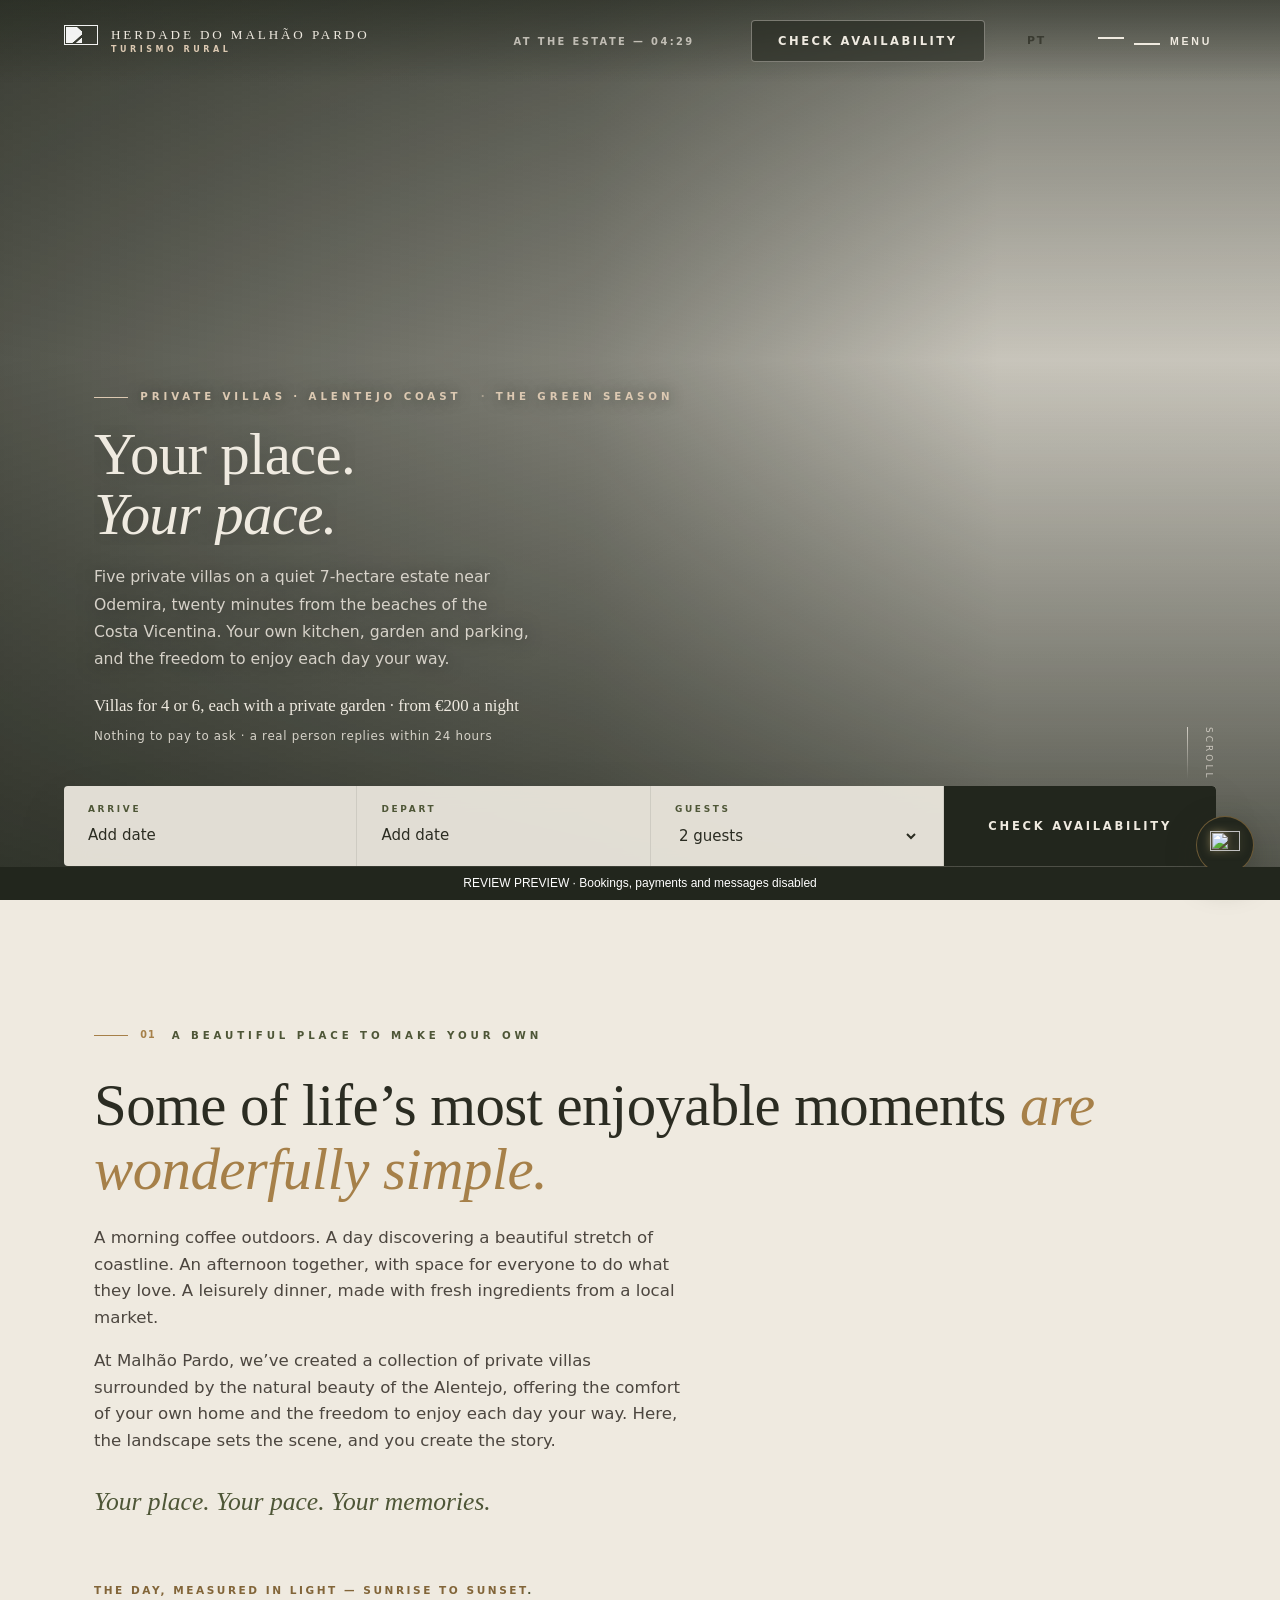
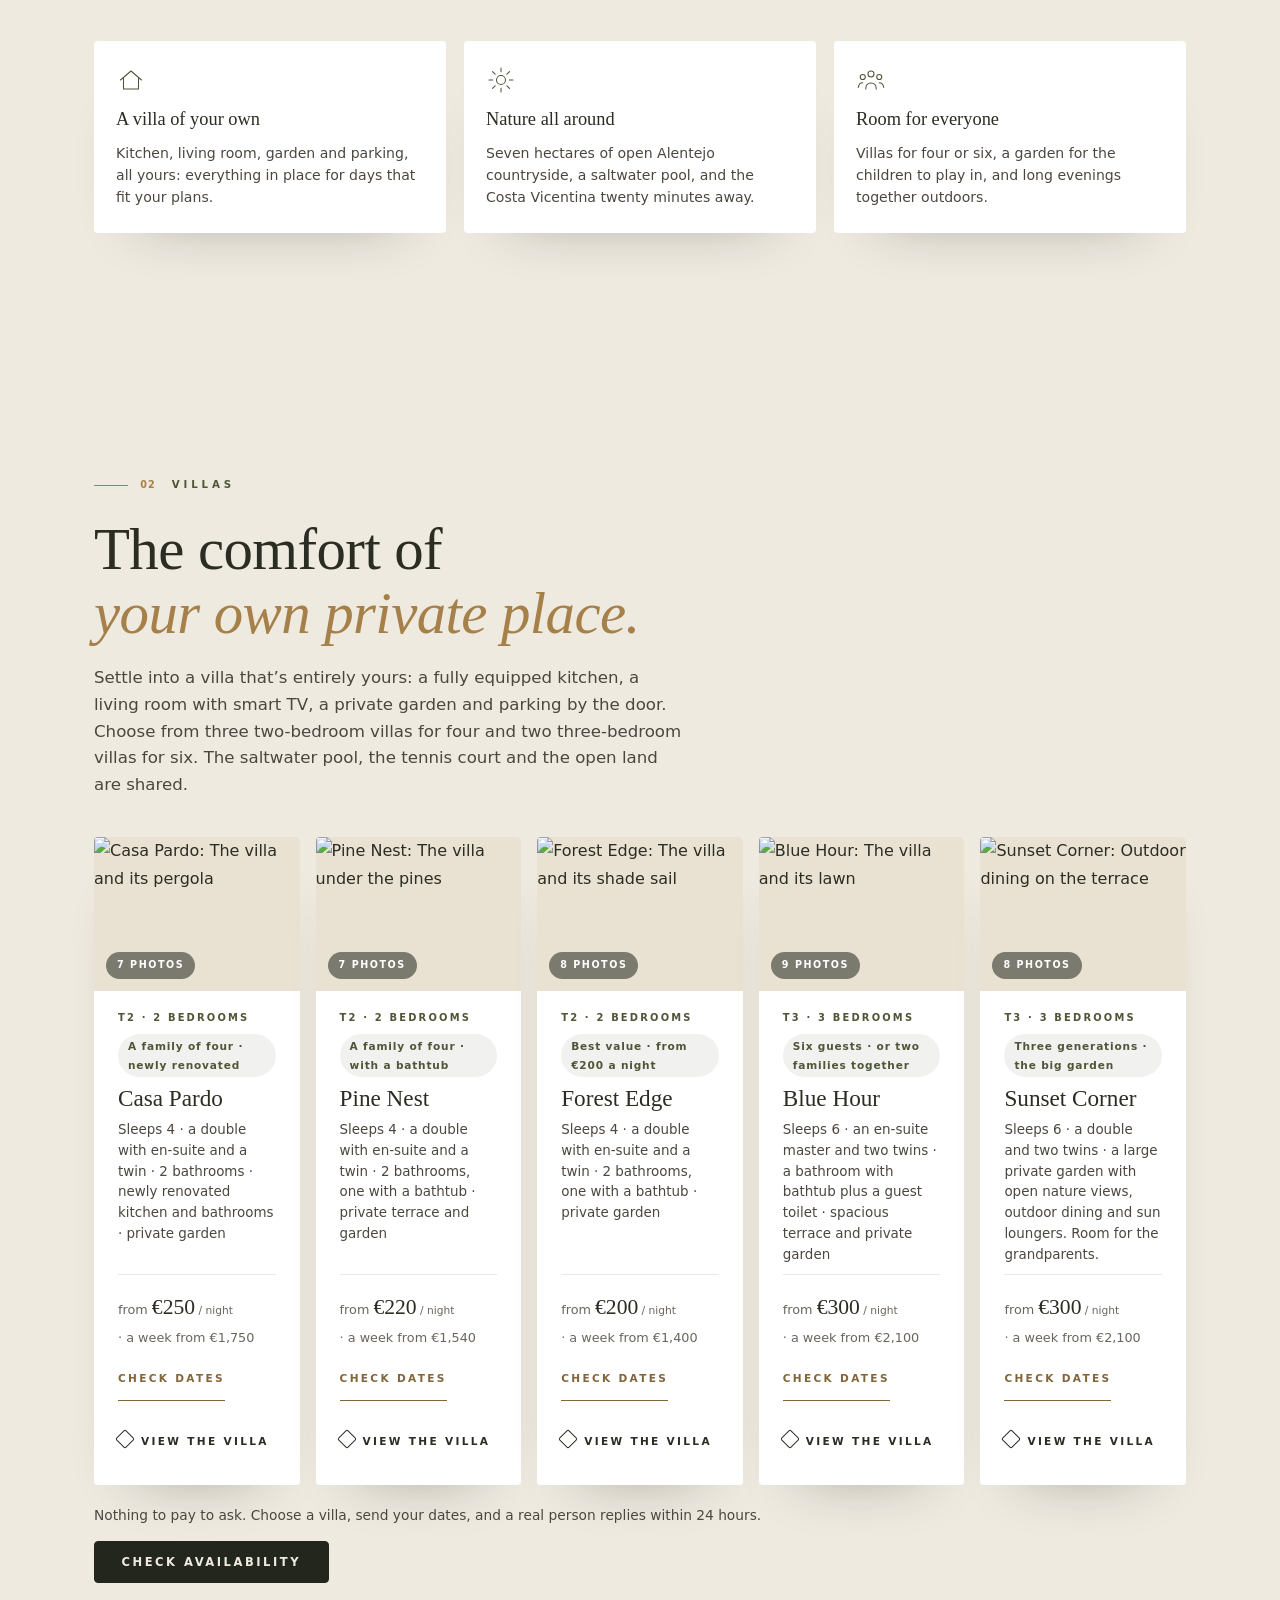
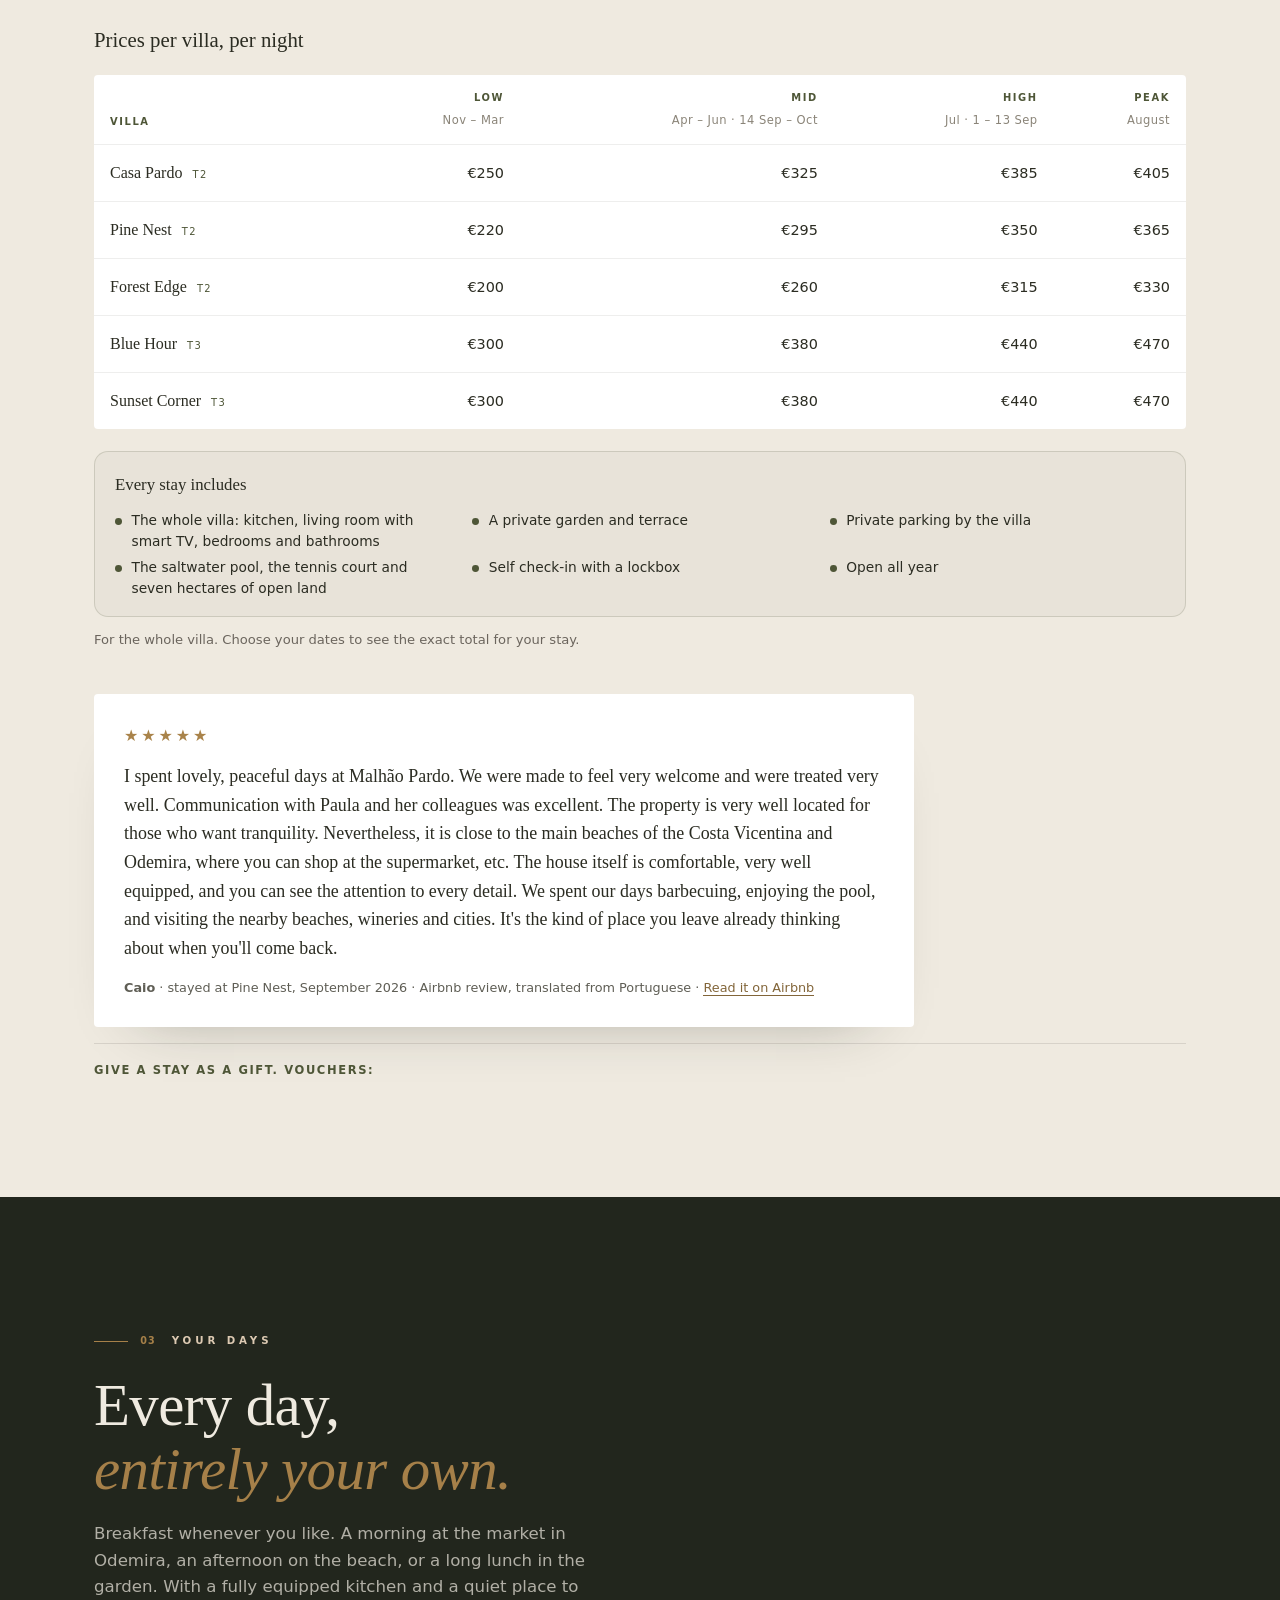
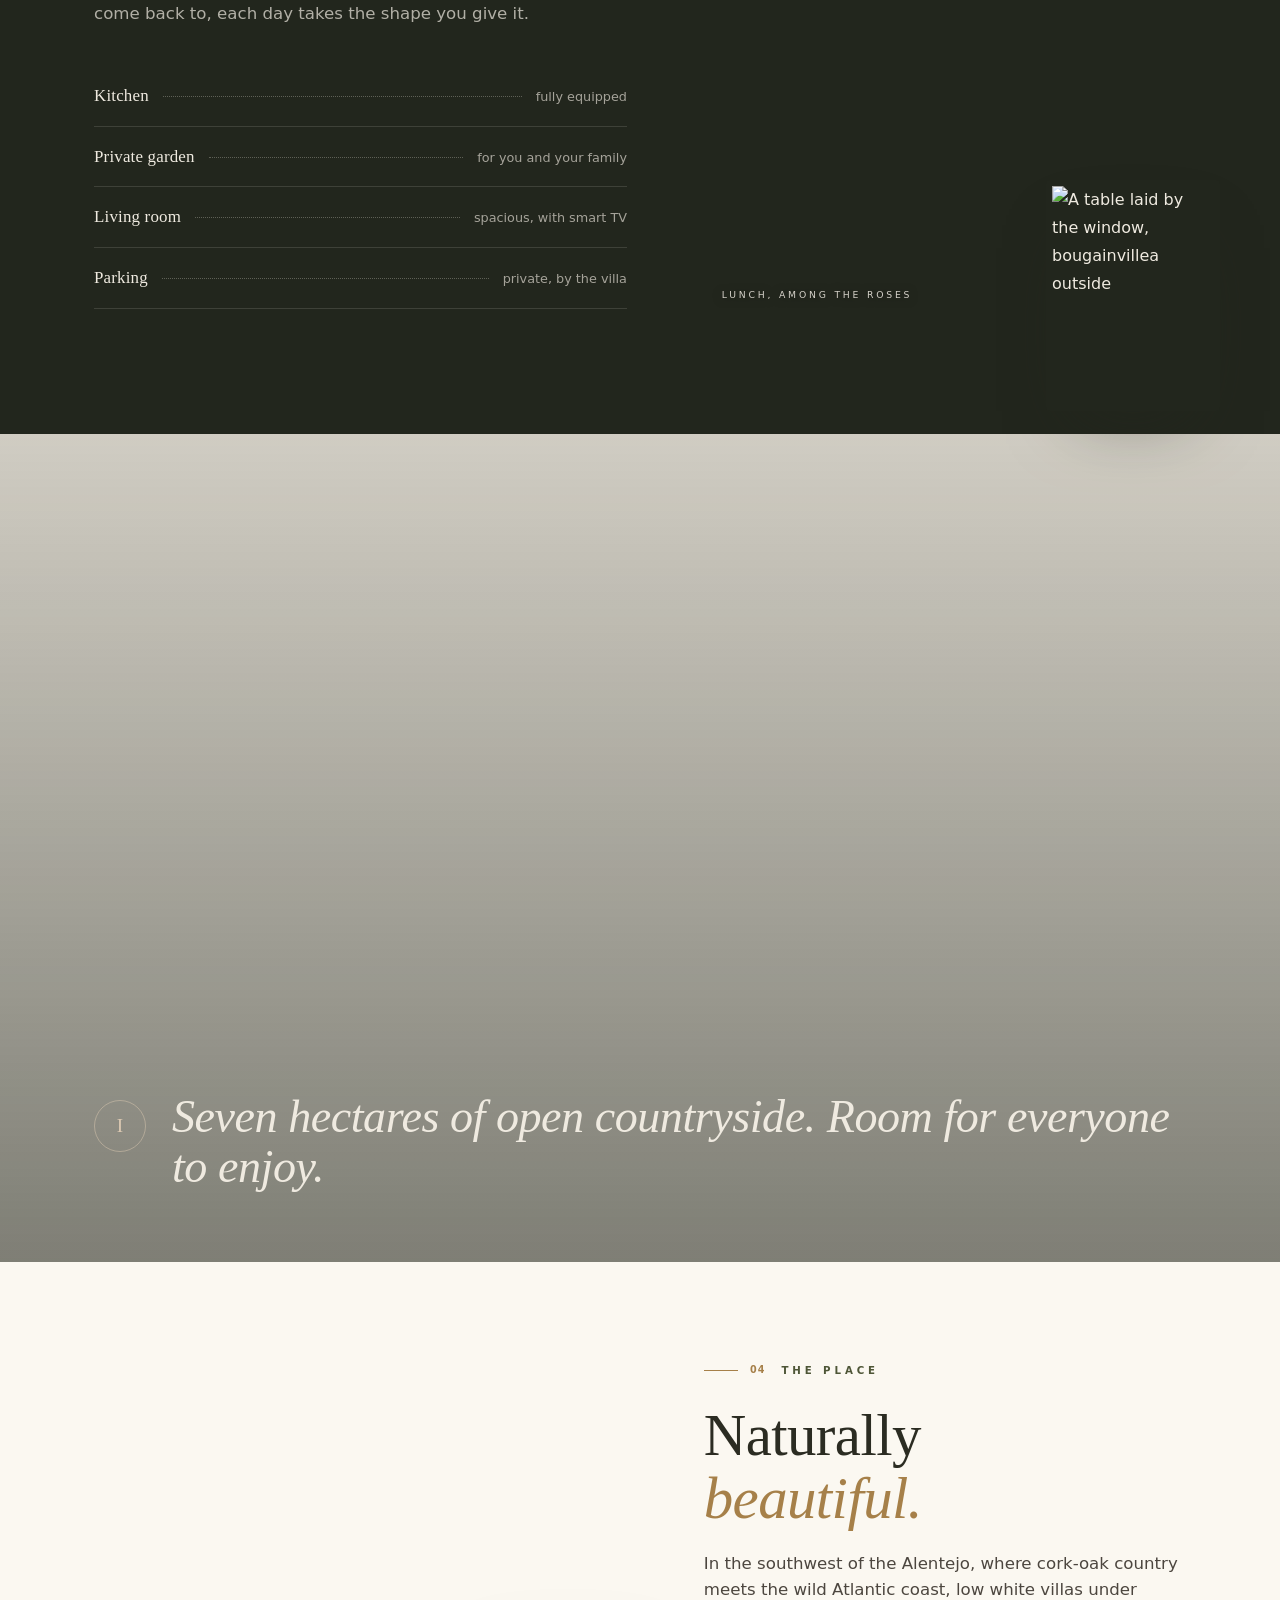
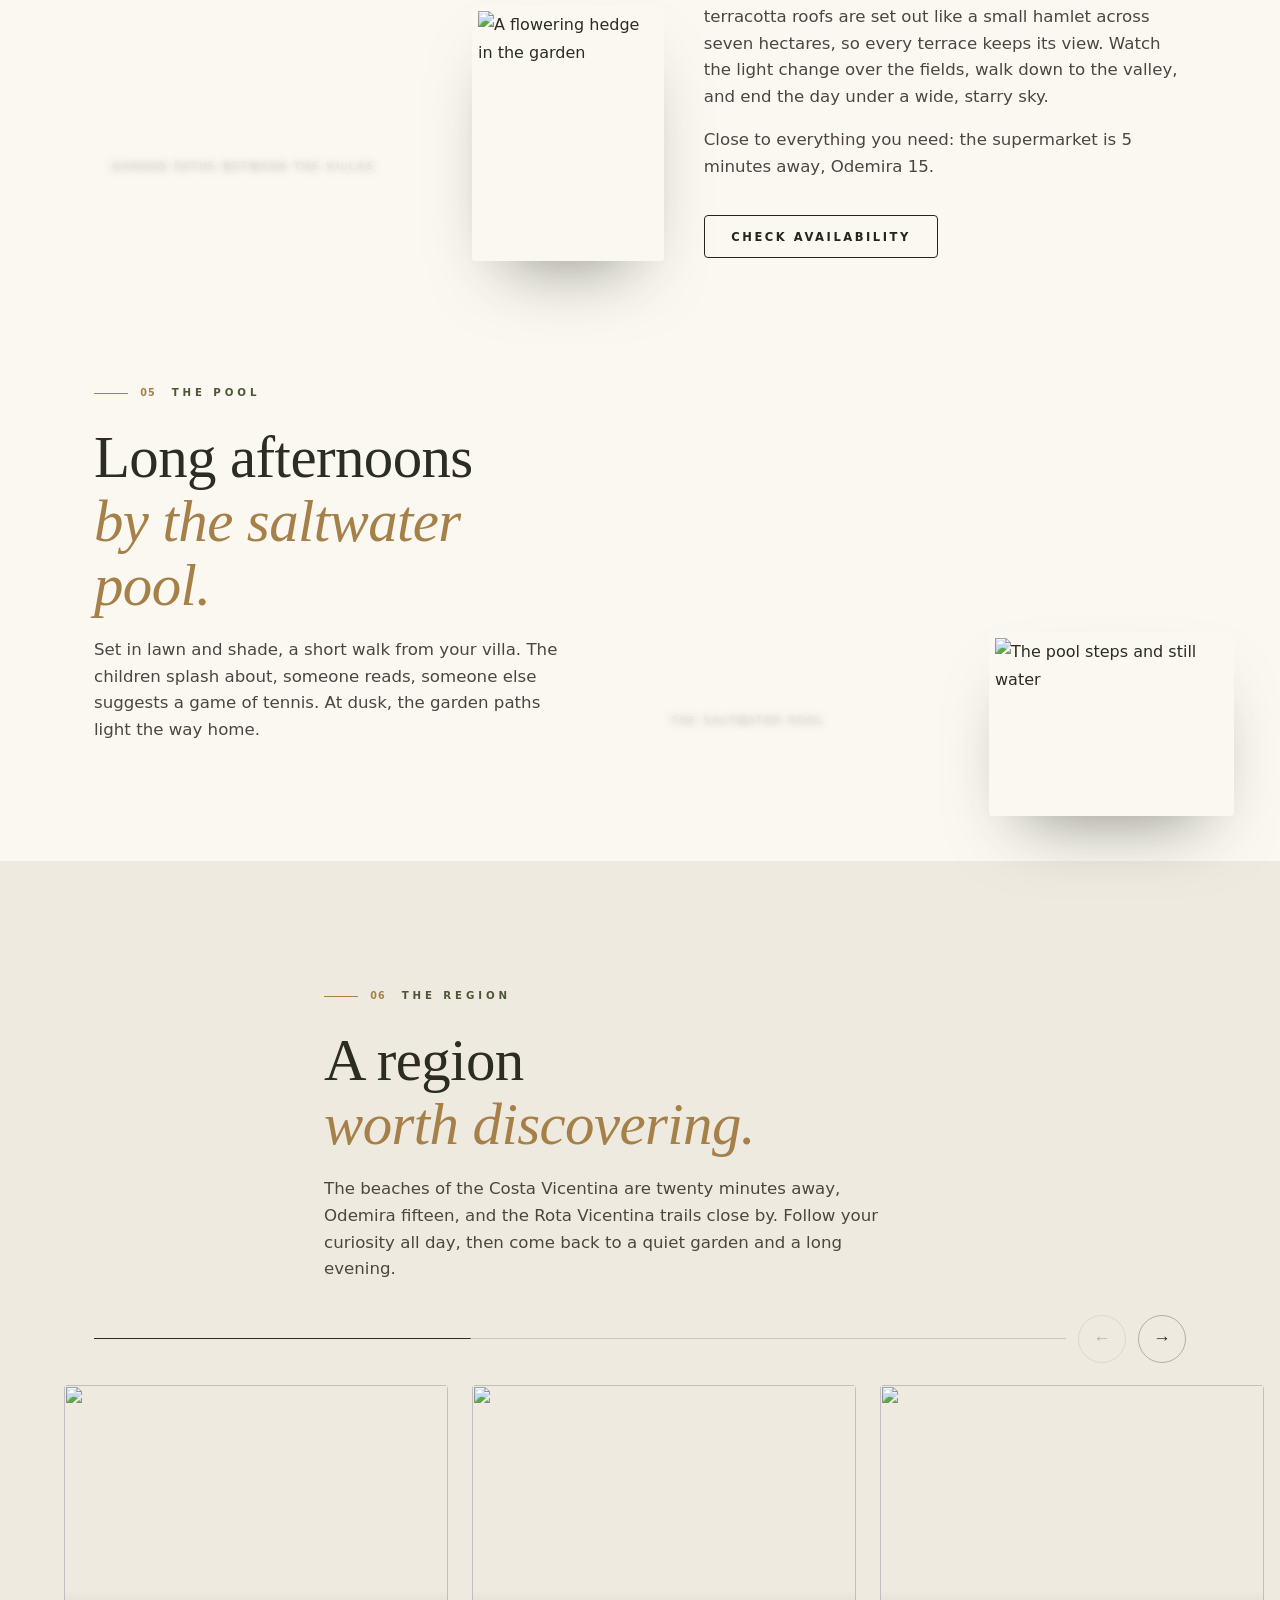
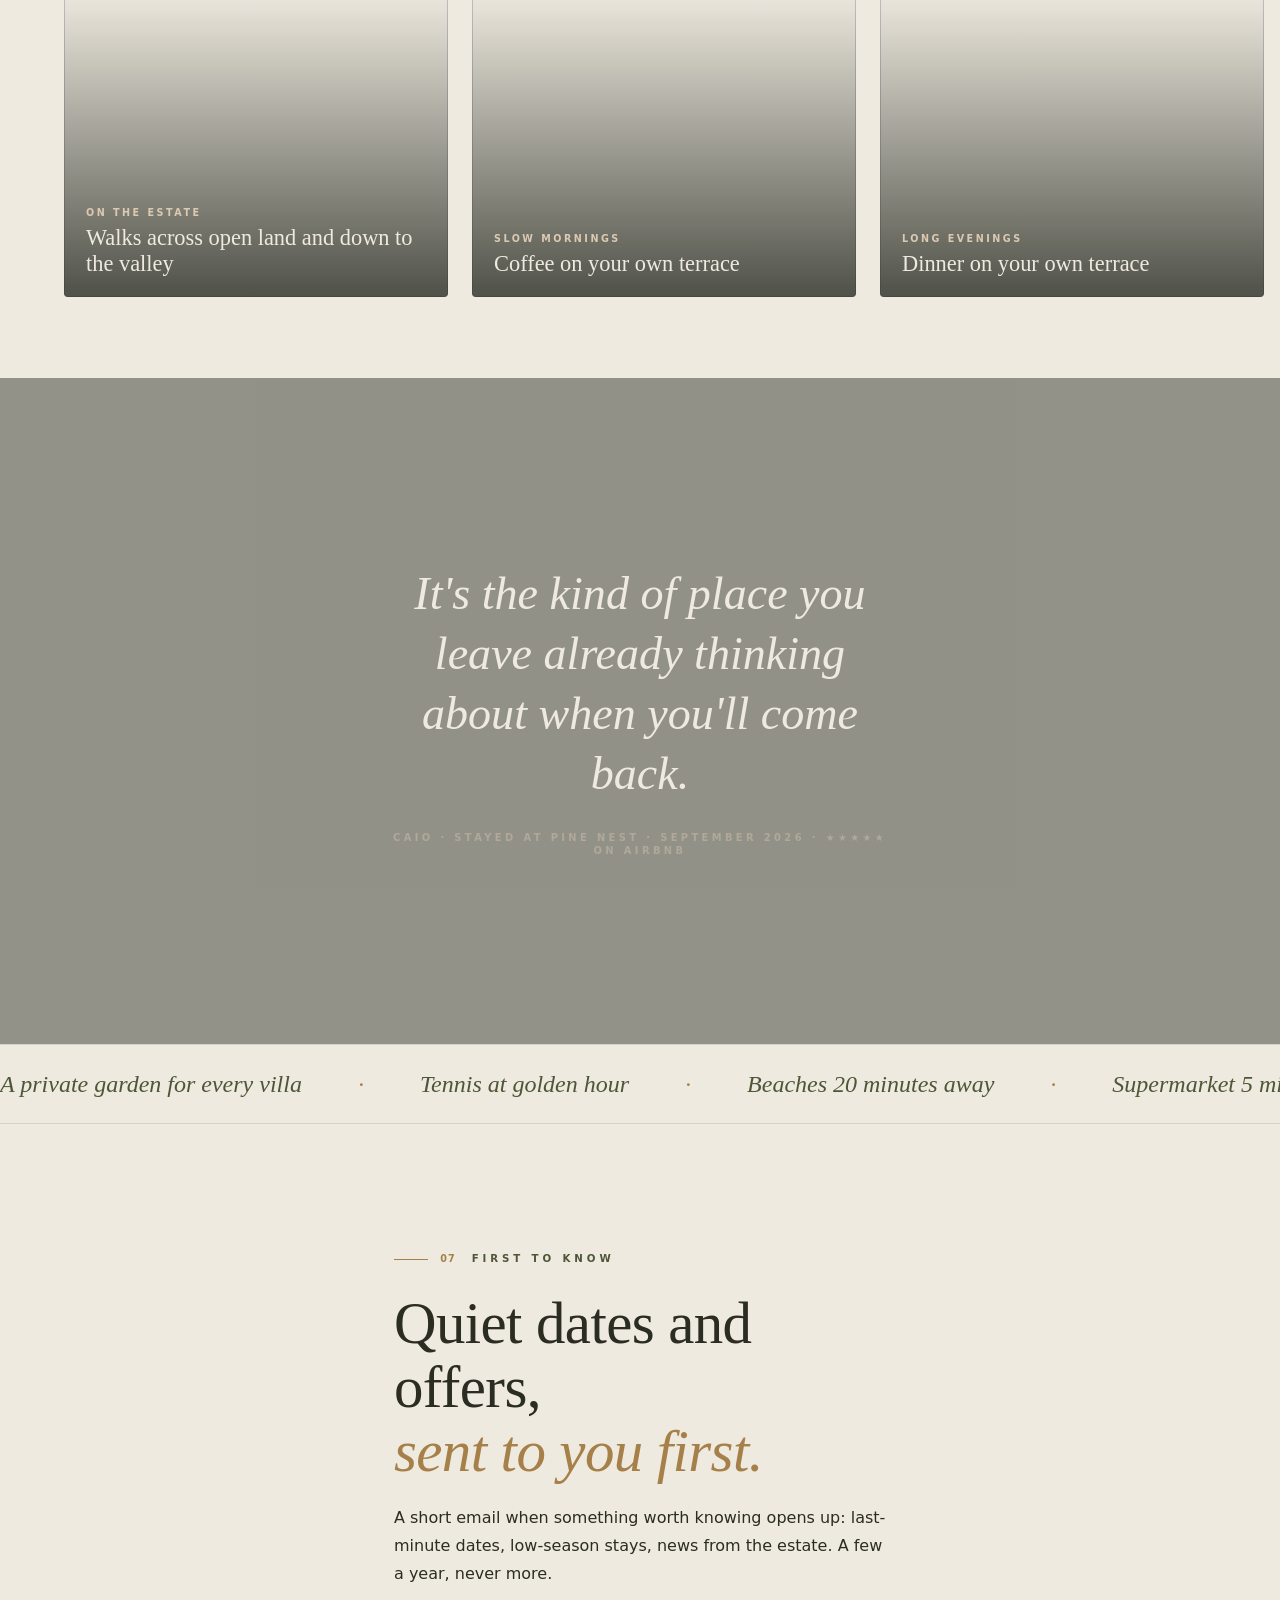
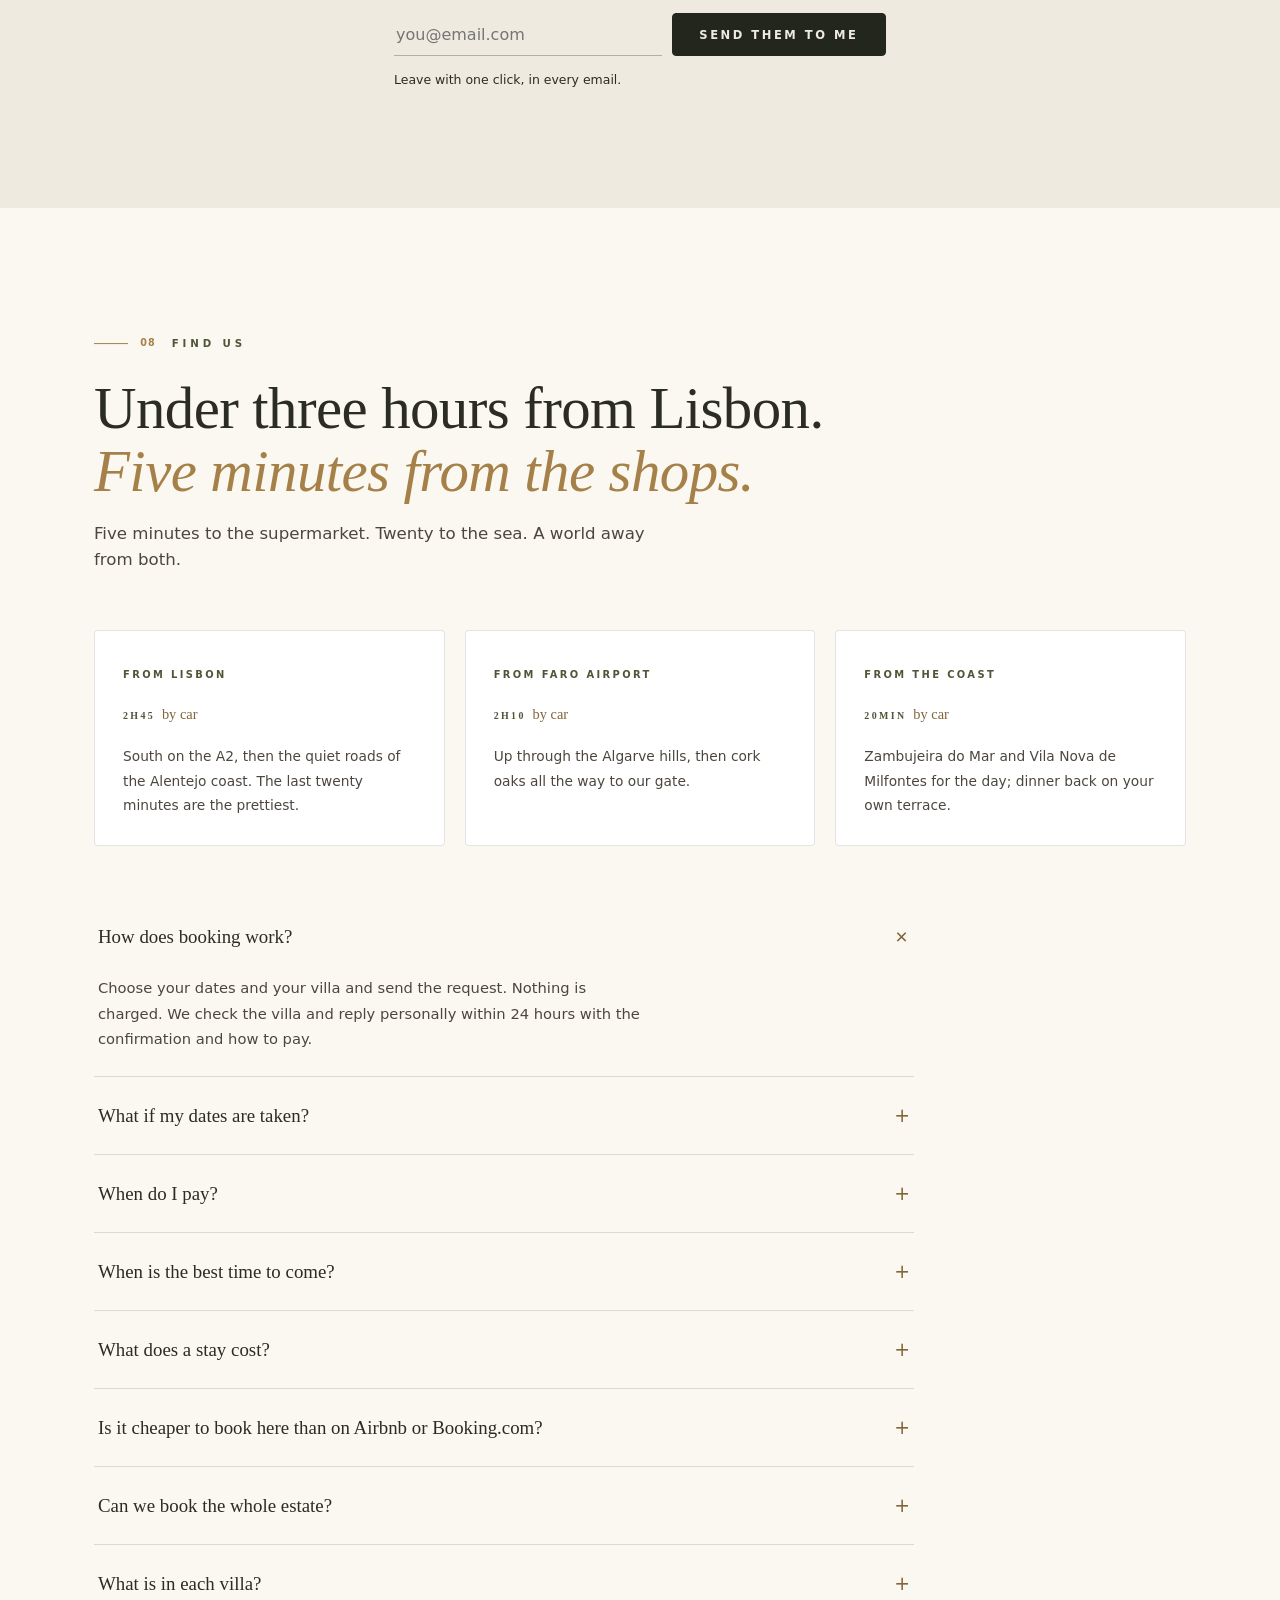
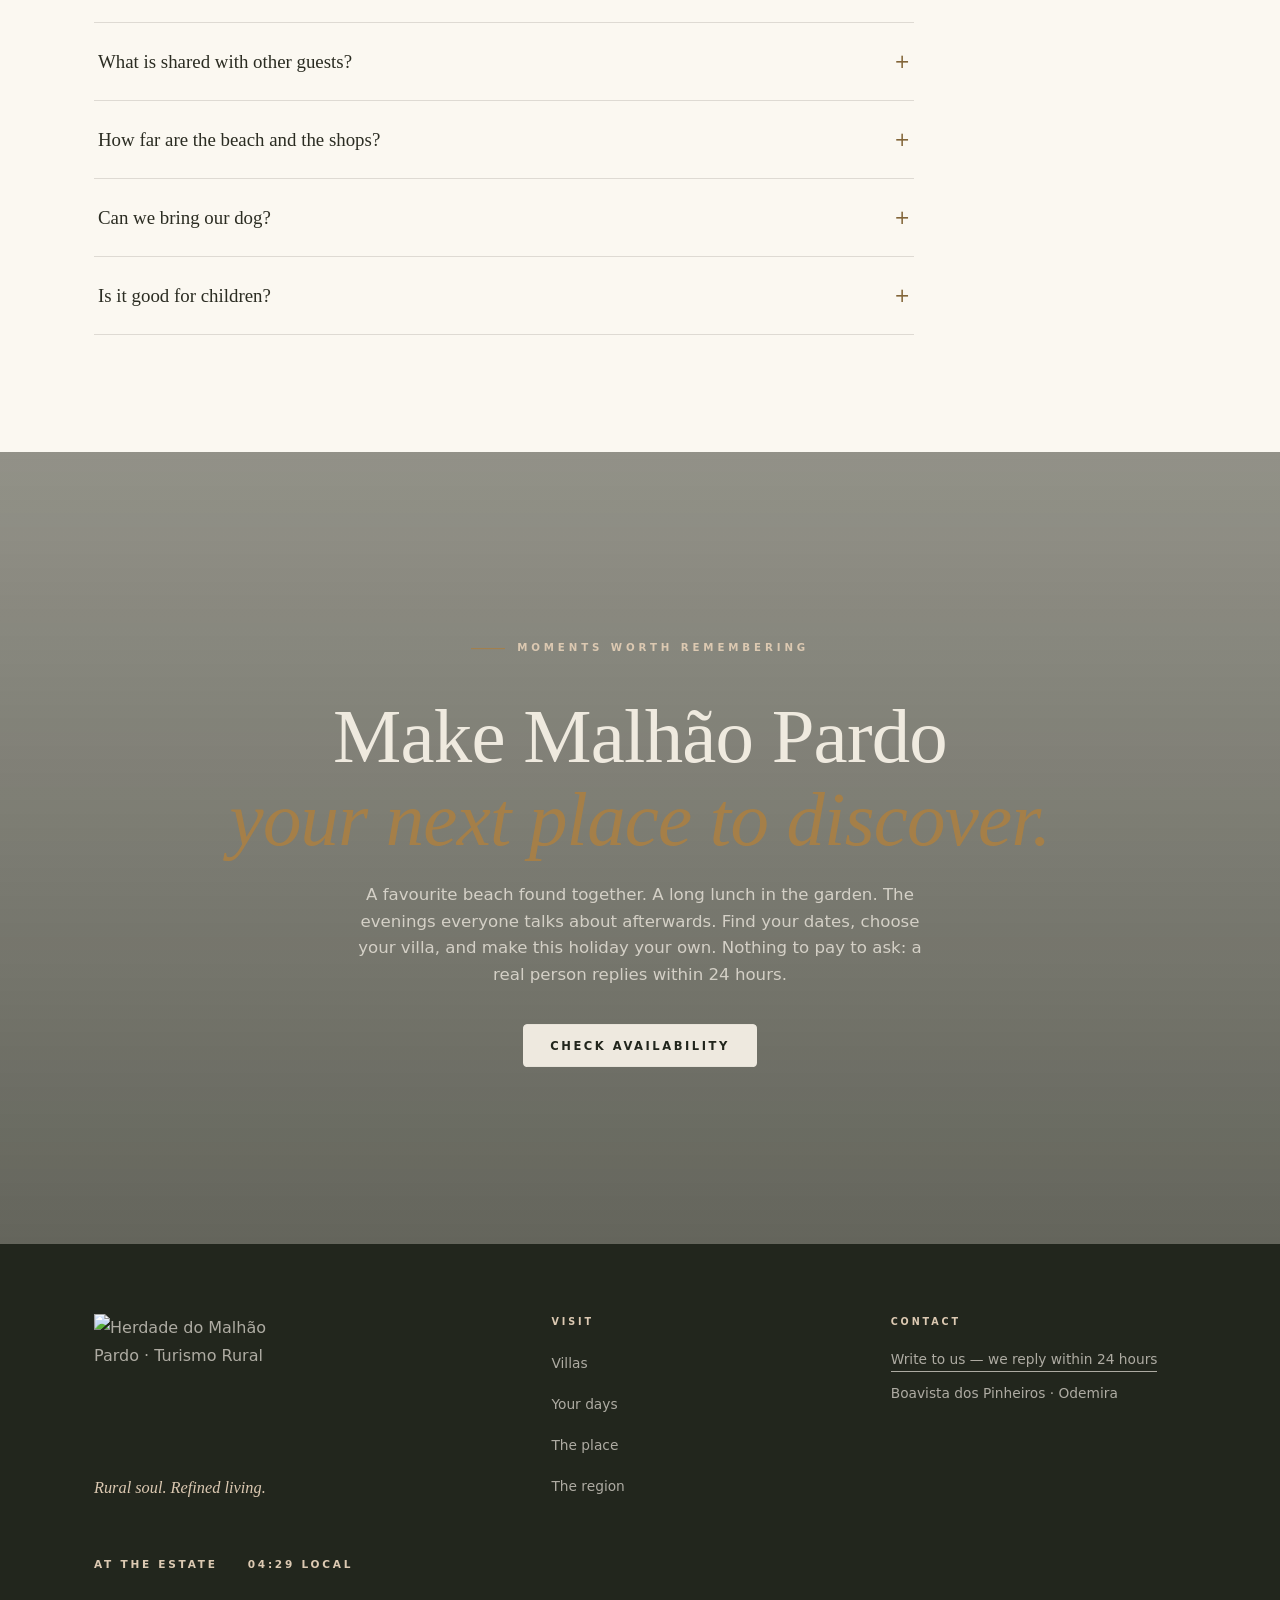
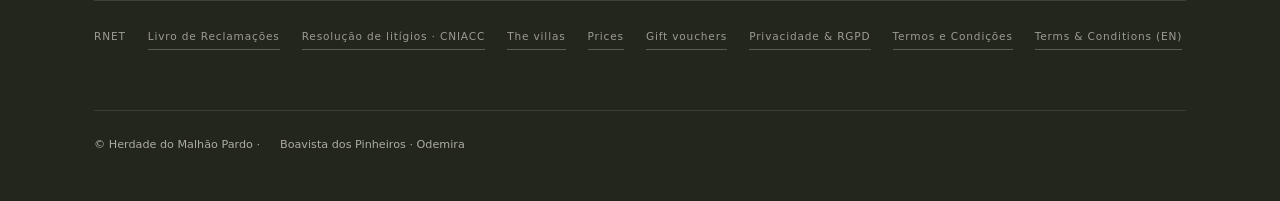
==== index.html @ 7a05f20d "Publish isolated website review preview with verified media and GitHub Pages" ====
<!DOCTYPE html>

<html lang="en">
<head>
<script src="js/preview-mode.js"></script>
<meta charset="utf-8"/>
<meta content="noindex,nofollow" name="robots"/><!-- lift this once the legal block, rates and contact are real -->
<meta content="width=device-width, initial-scale=1.0, viewport-fit=cover" name="viewport"/>
<title>Malhão Pardo — Private Villas near Odemira, Alentejo Coast · Official Site</title>
<link href="img/favicon-32.png" rel="icon" sizes="32x32" type="image/png"/>
<link href="img/favicon-180.png" rel="apple-touch-icon" sizes="180x180"/>
<meta content="Cinco moradias privadas com cozinha, quintal e estacionamento numa herdade de 7 ha perto de Odemira, a 20 min das praias da Costa Vicentina. Reserve direto pela melhor tarifa." name="description"/>
<meta content="Malhão Pardo — O seu lugar. O seu ritmo." property="og:title"/>
<meta content="Moradias privadas perto de Odemira, cada uma com quintal, numa herdade de 7 ha com piscina de água salgada e ténis. Um lugar bonito para fazer seu." property="og:description"/>
<meta content="summary_large_image" name="twitter:card"/>
<meta content="Herdade do Malhão Pardo — Turismo Rural, Alentejo" name="twitter:title"/>
<meta content="Oito casas independentes perto de Odemira, piscina de água salgada, ténis e praias a 20 minutos." name="twitter:description"/>
<meta content="https://www.malhaopardo.pt/img/social-card.jpg" name="twitter:image"/>
<meta content="Herdade do Malhão Pardo" property="og:site_name"/>
<meta content="pt_PT" property="og:locale"/>
<meta content="1200" property="og:image:width"/>
<meta content="675" property="og:image:height"/>
<meta content="A herdade vista do ar, ao fim da tarde" property="og:image:alt"/>
<meta content="website" property="og:type"/>
<meta content="https://www.malhaopardo.pt/img/social-card.jpg" property="og:image"/>
<meta content="https://www.malhaopardo.pt/" property="og:url"/>
<link href="https://www.malhaopardo.pt/" rel="canonical"/>
<meta content="#22261D" name="theme-color"/>
<link as="image" fetchpriority="high" href="img/hero-poster-1200.webp" imagesizes="100vw" imagesrcset="img/hero-poster-800.webp 800w, img/hero-poster-1200.webp 1200w, img/hero-poster.webp 1920w" rel="preload"/>
<script src="js/gsap.min.js"></script>
<script src="js/ScrollTrigger.min.js"></script>
<script src="js/lenis.min.js"></script>
<script type="application/ld+json">
{"@context":"https://schema.org","@type":["Resort","FarmStay"],"url":"https://www.malhaopardo.pt/","geo":{"@type":"GeoCoordinates","latitude":37.594,"longitude":-8.702},"name":"Herdade do Malhão Pardo","alternateName":"Malhão Pardo","additionalType":"https://schema.org/FarmStay",
"description":"Private villas on a Turismo Rural estate near Odemira, Alentejo: five fully equipped villas for 4 or 6 guests, each with a private garden, on 7 hectares with a shared saltwater pool and tennis court; Costa Vicentina beaches 20 minutes away.","amenityFeature":[{"@type":"LocationFeatureSpecification","name":"Saltwater pool","value":true},{"@type":"LocationFeatureSpecification","name":"Tennis court","value":true},{"@type":"LocationFeatureSpecification","name":"Private parking","value":true},{"@type":"LocationFeatureSpecification","name":"Fully equipped kitchen","value":true}],"petsAllowed":false,
"slogan":"Rooted in nature. Made for connection.",
"address":{"@type":"PostalAddress","streetAddress":"Caminho Municipal 1159","addressLocality":"Boavista dos Pinheiros, Odemira","addressRegion":"Beja, Alentejo","addressCountry":"PT"},
"image":"https://www.malhaopardo.pt/img/social-card.jpg","priceRange":"€€€"}
</script>
<link as="font" crossorigin="" href="fonts/PlayfairDisplay-400-lat.woff2" rel="preload" type="font/woff2"/>
<link as="font" crossorigin="" href="fonts/Montserrat-400-lat.woff2" rel="preload" type="font/woff2"/>
<style>
/* Self-hosted 2026-09-02: the type no longer travels to Google.
   Removes two external hosts from the critical path and one recipient of every
   visitor's IP from the privacy policy. unicode-range means a browser fetches only
   the subset it actually needs — latin for PT and EN. */
@font-face {
  font-family: 'Montserrat';
  font-style: normal;
  font-weight: 300;
  font-display: swap;
  src: url(fonts/Montserrat-300-ext.woff2) format('woff2');
  unicode-range: U+0100-02BA, U+02BD-02C5, U+02C7-02CC, U+02CE-02D7, U+02DD-02FF, U+0304, U+0308, U+0329, U+1D00-1DBF, U+1E00-1E9F, U+1EF2-1EFF, U+2020, U+20A0-20AB, U+20AD-20C0, U+2113, U+2C60-2C7F, U+A720-A7FF;
}
@font-face {
  font-family: 'Montserrat';
  font-style: normal;
  font-weight: 300;
  font-display: swap;
  src: url(fonts/Montserrat-300-lat.woff2) format('woff2');
  unicode-range: U+0000-00FF, U+0131, U+0152-0153, U+02BB-02BC, U+02C6, U+02DA, U+02DC, U+0304, U+0308, U+0329, U+2000-206F, U+20AC, U+2122, U+2191, U+2193, U+2212, U+2215, U+FEFF, U+FFFD;
}
@font-face {
  font-family: 'Montserrat';
  font-style: normal;
  font-weight: 400;
  font-display: swap;
  src: url(fonts/Montserrat-400-ext.woff2) format('woff2');
  unicode-range: U+0100-02BA, U+02BD-02C5, U+02C7-02CC, U+02CE-02D7, U+02DD-02FF, U+0304, U+0308, U+0329, U+1D00-1DBF, U+1E00-1E9F, U+1EF2-1EFF, U+2020, U+20A0-20AB, U+20AD-20C0, U+2113, U+2C60-2C7F, U+A720-A7FF;
}
@font-face {
  font-family: 'Montserrat';
  font-style: normal;
  font-weight: 400;
  font-display: swap;
  src: url(fonts/Montserrat-400-lat.woff2) format('woff2');
  unicode-range: U+0000-00FF, U+0131, U+0152-0153, U+02BB-02BC, U+02C6, U+02DA, U+02DC, U+0304, U+0308, U+0329, U+2000-206F, U+20AC, U+2122, U+2191, U+2193, U+2212, U+2215, U+FEFF, U+FFFD;
}
@font-face {
  font-family: 'Montserrat';
  font-style: normal;
  font-weight: 500;
  font-display: swap;
  src: url(fonts/Montserrat-500-ext.woff2) format('woff2');
  unicode-range: U+0100-02BA, U+02BD-02C5, U+02C7-02CC, U+02CE-02D7, U+02DD-02FF, U+0304, U+0308, U+0329, U+1D00-1DBF, U+1E00-1E9F, U+1EF2-1EFF, U+2020, U+20A0-20AB, U+20AD-20C0, U+2113, U+2C60-2C7F, U+A720-A7FF;
}
@font-face {
  font-family: 'Montserrat';
  font-style: normal;
  font-weight: 500;
  font-display: swap;
  src: url(fonts/Montserrat-500-lat.woff2) format('woff2');
  unicode-range: U+0000-00FF, U+0131, U+0152-0153, U+02BB-02BC, U+02C6, U+02DA, U+02DC, U+0304, U+0308, U+0329, U+2000-206F, U+20AC, U+2122, U+2191, U+2193, U+2212, U+2215, U+FEFF, U+FFFD;
}
@font-face {
  font-family: 'Montserrat';
  font-style: normal;
  font-weight: 600;
  font-display: swap;
  src: url(fonts/Montserrat-600-ext.woff2) format('woff2');
  unicode-range: U+0100-02BA, U+02BD-02C5, U+02C7-02CC, U+02CE-02D7, U+02DD-02FF, U+0304, U+0308, U+0329, U+1D00-1DBF, U+1E00-1E9F, U+1EF2-1EFF, U+2020, U+20A0-20AB, U+20AD-20C0, U+2113, U+2C60-2C7F, U+A720-A7FF;
}
@font-face {
  font-family: 'Montserrat';
  font-style: normal;
  font-weight: 600;
  font-display: swap;
  src: url(fonts/Montserrat-600-lat.woff2) format('woff2');
  unicode-range: U+0000-00FF, U+0131, U+0152-0153, U+02BB-02BC, U+02C6, U+02DA, U+02DC, U+0304, U+0308, U+0329, U+2000-206F, U+20AC, U+2122, U+2191, U+2193, U+2212, U+2215, U+FEFF, U+FFFD;
}
@font-face {
  font-family: 'Playfair Display';
  font-style: italic;
  font-weight: 400;
  font-display: swap;
  src: url(fonts/PlayfairDisplay-400i-ext.woff2) format('woff2');
  unicode-range: U+0100-02BA, U+02BD-02C5, U+02C7-02CC, U+02CE-02D7, U+02DD-02FF, U+0304, U+0308, U+0329, U+1D00-1DBF, U+1E00-1E9F, U+1EF2-1EFF, U+2020, U+20A0-20AB, U+20AD-20C0, U+2113, U+2C60-2C7F, U+A720-A7FF;
}
@font-face {
  font-family: 'Playfair Display';
  font-style: italic;
  font-weight: 400;
  font-display: swap;
  src: url(fonts/PlayfairDisplay-400i-lat.woff2) format('woff2');
  unicode-range: U+0000-00FF, U+0131, U+0152-0153, U+02BB-02BC, U+02C6, U+02DA, U+02DC, U+0304, U+0308, U+0329, U+2000-206F, U+20AC, U+2122, U+2191, U+2193, U+2212, U+2215, U+FEFF, U+FFFD;
}
@font-face {
  font-family: 'Playfair Display';
  font-style: italic;
  font-weight: 500;
  font-display: swap;
  src: url(fonts/PlayfairDisplay-500i-ext.woff2) format('woff2');
  unicode-range: U+0100-02BA, U+02BD-02C5, U+02C7-02CC, U+02CE-02D7, U+02DD-02FF, U+0304, U+0308, U+0329, U+1D00-1DBF, U+1E00-1E9F, U+1EF2-1EFF, U+2020, U+20A0-20AB, U+20AD-20C0, U+2113, U+2C60-2C7F, U+A720-A7FF;
}
@font-face {
  font-family: 'Playfair Display';
  font-style: italic;
  font-weight: 500;
  font-display: swap;
  src: url(fonts/PlayfairDisplay-500i-lat.woff2) format('woff2');
  unicode-range: U+0000-00FF, U+0131, U+0152-0153, U+02BB-02BC, U+02C6, U+02DA, U+02DC, U+0304, U+0308, U+0329, U+2000-206F, U+20AC, U+2122, U+2191, U+2193, U+2212, U+2215, U+FEFF, U+FFFD;
}
@font-face {
  font-family: 'Playfair Display';
  font-style: normal;
  font-weight: 400;
  font-display: swap;
  src: url(fonts/PlayfairDisplay-400-ext.woff2) format('woff2');
  unicode-range: U+0100-02BA, U+02BD-02C5, U+02C7-02CC, U+02CE-02D7, U+02DD-02FF, U+0304, U+0308, U+0329, U+1D00-1DBF, U+1E00-1E9F, U+1EF2-1EFF, U+2020, U+20A0-20AB, U+20AD-20C0, U+2113, U+2C60-2C7F, U+A720-A7FF;
}
@font-face {
  font-family: 'Playfair Display';
  font-style: normal;
  font-weight: 400;
  font-display: swap;
  src: url(fonts/PlayfairDisplay-400-lat.woff2) format('woff2');
  unicode-range: U+0000-00FF, U+0131, U+0152-0153, U+02BB-02BC, U+02C6, U+02DA, U+02DC, U+0304, U+0308, U+0329, U+2000-206F, U+20AC, U+2122, U+2191, U+2193, U+2212, U+2215, U+FEFF, U+FFFD;
}
@font-face {
  font-family: 'Playfair Display';
  font-style: normal;
  font-weight: 500;
  font-display: swap;
  src: url(fonts/PlayfairDisplay-500-ext.woff2) format('woff2');
  unicode-range: U+0100-02BA, U+02BD-02C5, U+02C7-02CC, U+02CE-02D7, U+02DD-02FF, U+0304, U+0308, U+0329, U+1D00-1DBF, U+1E00-1E9F, U+1EF2-1EFF, U+2020, U+20A0-20AB, U+20AD-20C0, U+2113, U+2C60-2C7F, U+A720-A7FF;
}
@font-face {
  font-family: 'Playfair Display';
  font-style: normal;
  font-weight: 500;
  font-display: swap;
  src: url(fonts/PlayfairDisplay-500-lat.woff2) format('woff2');
  unicode-range: U+0000-00FF, U+0131, U+0152-0153, U+02BB-02BC, U+02C6, U+02DA, U+02DC, U+0304, U+0308, U+0329, U+2000-206F, U+20AC, U+2122, U+2191, U+2193, U+2212, U+2215, U+FEFF, U+FFFD;
}
@font-face {
  font-family: 'Montserrat';
  font-style: normal;
  font-weight: 700;
  font-display: swap;
  src: url(fonts/Montserrat-700-lat.woff2) format('woff2');
  unicode-range: U+0000-00FF, U+0131, U+0152-0153, U+02BB-02BC, U+02C6, U+02DA, U+02DC, U+0304, U+0308, U+0329, U+2000-206F, U+20AC, U+2122, U+2191, U+2193, U+2212, U+2215, U+FEFF, U+FFFD;
}
@font-face {
  font-family: 'Montserrat';
  font-style: normal;
  font-weight: 700;
  font-display: swap;
  src: url(fonts/Montserrat-700-ext.woff2) format('woff2');
  unicode-range: U+0100-02BA, U+02BD-02C5, U+02C7-02CC, U+02CE-02D7, U+02DD-02FF, U+0304, U+0308, U+0329, U+1D00-1DBF, U+1E00-1E9F, U+1EF2-1EFF, U+2020, U+20A0-20AB, U+20AD-20C0, U+2113, U+2C60-2C7F, U+A720-A7FF;
}

:root{
  --terra:#A68049;--terra-text:#826539; --terra-ink:#8A6835; --olive:#4E5637; --sand:#DCC9B2; --stone:#EFEAE0; --night:#22261D;
  --ink:#2B2C22; --paper:#FBF8F1; --line:rgba(42,38,34,.12);
  --disp:'Playfair Display',Georgia,serif; --sans:'Montserrat',system-ui,sans-serif;
  --pad:clamp(22px,5vw,72px); --ease:cubic-bezier(.25,.8,.25,1); --r:4px;
}
*{box-sizing:border-box;margin:0;padding:0}
html{scroll-behavior:smooth}
html.lenis{scroll-behavior:auto}
body{font-family:var(--sans);background:var(--stone);color:var(--ink);
  font-size:16px;line-height:1.75;-webkit-font-smoothing:antialiased;overflow-x:hidden}
img{max-width:100%;display:block}
a{color:inherit;text-decoration:none}
::selection{background:var(--terra);color:var(--stone)}
.wrap{max-width:1220px;margin:0 auto;padding-inline:var(--pad)}

/* ── typography ── */
.disp{font-family:var(--disp);font-weight:400;line-height:1.08;letter-spacing:-.01em}
h2.disp{font-size:clamp(2.3rem,4.6vw,4rem)}
h2 em,.disp em{font-style:italic;color:var(--terra)}
.eyebrow{font-size:.64rem;font-weight:600;letter-spacing:.38em;text-transform:uppercase;
  color:var(--olive);display:inline-flex;align-items:center;gap:1.2em}
.eyebrow::before{content:"";width:34px;height:1px;background:var(--terra)}
.lede{line-height:1.6;font-size:clamp(1rem,1.3vw,1.14rem);font-weight:300;max-width:56ch;color:#4C463F}
.word{display:inline-block;overflow:hidden;vertical-align:bottom}
.word i{display:inline-block;font-style:inherit;will-change:transform}

/* ── preloader ── */
#pre{position:fixed;inset:0;z-index:200;display:flex;
  flex-direction:column;align-items:center;justify-content:center;gap:18px;
  background:
    radial-gradient(ellipse 70% 55% at 50% 62%, rgba(201,122,93,.16), transparent 70%),
    linear-gradient(180deg,#F6EFE3 0%,#EFDFC8 100%);
  transition:opacity .6s var(--ease),visibility .6s}
#pre.gone{opacity:0;visibility:hidden}
@keyframes oakin{from{opacity:0;transform:translateY(6px) scale(.96)}to{opacity:1;transform:none}}
@keyframes dot{to{opacity:1}}
#pre .pn{font-family:var(--disp);font-size:.98rem;line-height:1.7;text-align:center;letter-spacing:.34em;text-transform:uppercase;
  color:var(--olive);text-indent:.34em;opacity:0;animation:dot .6s .25s forwards}
#pre .pt{font-size:.56rem;font-weight:600;letter-spacing:.5em;text-transform:uppercase;
  color:var(--terra);margin-top:10px;opacity:0;animation:dot .8s .55s forwards;padding-left:.5em}

/* ── nav ── */
nav{position:fixed;inset:0 0 auto;z-index:90;transition:background .5s,box-shadow .5s,transform .5s}
nav:not(.solid)::before{content:'';position:absolute;inset:0;pointer-events:none;
  background:linear-gradient(180deg,rgba(34,38,29,.55),rgba(34,38,29,0));z-index:-1}
nav.solid{background:rgba(233,228,219,.92);backdrop-filter:blur(14px);
  box-shadow:0 1px 0 rgba(42,38,34,.08)}
nav.hide{transform:translateY(-100%)}
.nav-in{display:flex;align-items:center;gap:34px;padding:20px var(--pad);max-width:1600px;margin:0 auto}
.brand{display:flex;align-items:center;gap:13px}
.brand .bt{font-family:var(--disp);font-size:.82rem;letter-spacing:.22em;text-transform:uppercase;line-height:1;white-space:nowrap}
.brand .bt small{display:block;font-family:var(--sans);font-size:.5rem;font-weight:600;
  letter-spacing:.44em;color:var(--olive);margin-top:5px}
.nav-links{display:flex;gap:30px;margin-left:auto;font-size:.72rem;font-weight:600;
  letter-spacing:.18em;text-transform:uppercase;color:#4C463F}
.nav-links a{position:relative;padding:4px 0}
.nav-links a::after{content:"";position:absolute;left:0;bottom:0;width:100%;height:1px;
  background:var(--terra);transform:scaleX(0);transform-origin:right;transition:transform .45s var(--ease)}
.nav-links a:hover::after{transform:scaleX(1);transform-origin:left}
.btn{display:inline-flex;align-items:center;justify-content:center;gap:.9em;cursor:pointer;
  font-family:var(--sans);font-weight:600;font-size:.72rem;letter-spacing:.22em;text-transform:uppercase;
  padding:1.15em 2.3em;border:1px solid var(--night);background:var(--night);color:var(--stone);
  border-radius:var(--r);transition:background .4s,color .4s,border-color .4s,transform .4s var(--ease)}
.btn:hover{background:var(--olive);border-color:var(--terra);transform:translateY(-2px)}
.btn.ghost{background:transparent;color:var(--night)}
.btn.ghost:hover{background:var(--night);color:var(--stone)}
.btn.light{background:var(--stone);border-color:var(--stone);color:var(--night)}
.btn.light:hover{background:var(--terra);border-color:var(--terra);color:var(--stone)}
nav:not(.solid) .nav-links{color:rgba(233,228,219,.88)}
nav:not(.solid) .brand .bt{color:var(--stone)}
nav:not(.solid) .brand .bt small{color:var(--sand)}
nav:not(.solid) .brand svg path{stroke:var(--sand)}
nav:not(.solid) .btn{background:rgba(34,38,29,.6);border-color:rgba(233,228,219,.4);backdrop-filter:blur(6px)}
@media(max-width:960px){.nav-links{display:none}}

/* ── hero ── */
.hero{position:relative;min-height:100svh;display:flex;align-items:flex-end;overflow:hidden;color:var(--stone)}
.hero .bg{position:absolute;inset:-12% 0;background:url(img/hero-poster.webp) center/cover;will-change:transform}
@media (max-width:800px){.hero .bg{background-image:url(img/hero-poster-800.webp)}}
@media (min-width:801px) and (max-width:1300px){.hero .bg{background-image:url(img/hero-poster-1200.webp)}}
.hero .tint{position:absolute;inset:0;z-index:1;background:
  linear-gradient(180deg,rgba(34,38,29,.58),rgba(34,38,29,.14) 40%,rgba(34,38,29,.78) 100%),
  linear-gradient(90deg,rgba(34,38,29,.72) 0%,rgba(34,38,29,.46) 46%,rgba(34,38,29,.06) 78%)}
@media(max-width:900px){.hero .tint{background:
  linear-gradient(180deg,rgba(34,38,29,.6),rgba(34,38,29,.3) 26%,rgba(34,38,29,.72) 50%,rgba(34,38,29,.9) 100%)}
  .hero h1,.hero .sub{text-shadow:0 2px 18px rgba(20,24,16,.75),0 1px 3px rgba(20,24,16,.6)}
  .hero .eyebrow #seasonTag{display:none}}
.hero-in{position:relative;z-index:2;width:100%;padding-bottom:clamp(120px,17vh,180px)}
.hero .eyebrow{color:var(--sand);text-shadow:0 1px 14px rgba(20,24,16,.6)}
.hero .eyebrow::before{background:var(--sand)}
.hero h1{text-shadow:0 2px 30px rgba(20,24,16,.28);font-family:var(--disp);font-weight:400;font-size:clamp(2.4rem,4.6vw,4.2rem);
  line-height:1.02;letter-spacing:-.012em;margin:.32em 0 .3em;max-width:11em}
.hero h1 em{font-style:italic}
.hero .sub{text-shadow:0 1px 18px rgba(20,24,16,.62);font-weight:300;font-size:clamp(.98rem,1.2vw,1.12rem);max-width:44ch;color:rgba(233,228,219,.88)}
/* booking bar */
.bookbar{position:absolute;z-index:5;left:var(--pad);right:var(--pad);bottom:34px;
  display:flex;align-items:stretch;background:rgba(233,228,219,.96);backdrop-filter:blur(12px);
  border-radius:var(--r);box-shadow:0 30px 70px -30px rgba(34,38,29,.55);overflow:hidden;
  max-width:1360px;margin:0 auto}
.bb-f{flex:1;padding:16px 24px;border-right:1px solid rgba(42,38,34,.1);min-width:0}
.bb-f label{display:block;font-size:.56rem;font-weight:700;letter-spacing:.3em;
  text-transform:uppercase;color:var(--olive);margin-bottom:4px}
.bb-f input,.bb-f select{width:100%;border:0;background:none;font-family:var(--sans);
  font-size:.94rem;font-weight:500;color:var(--ink);outline:none;cursor:pointer}
.bb-go{border:0;cursor:pointer;background:var(--night);color:var(--stone);font-family:var(--sans);
  font-weight:600;font-size:.72rem;letter-spacing:.24em;text-transform:uppercase;padding:0 44px;
  transition:background .4s}
.bb-go:hover{background:var(--olive)}
@media(max-width:900px){.bookbar{display:none}}
.scue{position:absolute;z-index:4;right:var(--pad);bottom:120px;display:flex;flex-direction:column;
  align-items:center;gap:12px;color:rgba(233,228,219,.75);font-size:.56rem;letter-spacing:.34em;
  text-transform:uppercase;writing-mode:vertical-rl}
.scue i{width:1px;height:52px;background:linear-gradient(rgba(233,228,219,.8),transparent)}
@media(max-width:900px){.scue{display:none}}

/* ── sections ── */
section{position:relative}
.band{padding-block:clamp(90px,13vh,170px)}
.night-band{background:var(--night);color:var(--stone)}
.night-band .lede{line-height:1.6;color:rgba(233,228,219,.72)}
.night-band .eyebrow{color:var(--sand)}
.paper-band{background:var(--paper)}
.shead{max-width:760px}

/* pillars */
.promise{display:grid;grid-template-columns:repeat(auto-fit,minmax(220px,1fr));gap:18px;margin-top:2.6em}
.pr{background:#fff;border-radius:var(--r);padding:24px 22px;display:flex;flex-direction:column;gap:8px;box-shadow:0 30px 60px -48px rgba(34,38,29,.45)}
.pr svg{width:30px;height:30px;stroke:var(--olive);fill:none;stroke-width:1.4;stroke-linecap:round;stroke-linejoin:round}
.pr b{font-family:var(--disp);font-weight:500;font-size:1.15rem;color:var(--ink)}
.pr span{font-size:.88rem;font-weight:300;color:#4C463F;line-height:1.55}
.hero-price{margin-top:18px;font-family:var(--disp);font-size:1.05rem;color:var(--stone)}
.hero-trust{margin-top:6px;font-size:.74rem;letter-spacing:.06em;color:rgba(239,234,224,.86)}
.pillars{display:flex;gap:clamp(20px,4vw,64px);justify-content:space-between;
  margin-top:70px;flex-wrap:wrap}
.pillar{display:flex;flex-direction:column;align-items:center;gap:14px;flex:1;min-width:110px}
.pillar svg{width:40px;height:40px;stroke:var(--olive);fill:none;stroke-width:1.3;stroke-linecap:round}
.pillar span{text-align:center;line-height:1.9;font-size:.58rem;font-weight:600;letter-spacing:.24em;text-transform:uppercase;color:#4C463F}

/* editorial split */
.split{align-items:start;display:grid;grid-template-columns:1.05fr .95fr;gap:clamp(36px,6vw,110px);align-items:center}
.split.rev{grid-template-columns:.95fr 1.05fr}
@media(max-width:900px){.split,.split.rev{grid-template-columns:1fr}}
.frame{position:relative;overflow:hidden;border-radius:var(--r)}
.frame img{width:100%;height:100%;object-fit:cover;transform:scale(1.12);will-change:transform}
.frame.tall{aspect-ratio:4/5}.frame.wide{aspect-ratio:16/11}
.frame .cap{position:absolute;left:18px;bottom:14px;font-size:.58rem;letter-spacing:.3em;
  text-transform:uppercase;color:rgba(233,228,219,.9);text-shadow:0 1px 8px rgba(34,38,29,.5)}
.smallcaps{font-size:.62rem;font-weight:600;letter-spacing:.32em;text-transform:uppercase;color:var(--terra)}

/* stays */
.stays{gap:clamp(28px,3vw,44px);display:grid;grid-template-columns:repeat(3,1fr);gap:24px;margin-top:64px}
.stay{background:#fff;border-radius:var(--r);overflow:hidden;display:flex;flex-direction:column;
  box-shadow:0 26px 60px -40px rgba(34,38,29,.4);transition:transform .55s var(--ease),box-shadow .55s}
.stay:hover{transform:translateY(-8px);box-shadow:0 44px 80px -40px rgba(34,38,29,.55)}
.stay .shot{aspect-ratio:4/3;overflow:hidden}
#bk[data-mode="circuit"] .direct{display:none}
html.public [data-unconfirmed]{display:none}
#st3 #bkSum{margin:0 0 18px}#st3 #payRow{margin:18px 0 6px}
.houses{display:grid;grid-template-columns:repeat(auto-fit,minmax(200px,1fr));gap:16px;margin-top:2.4em}
.house{background:#fff;border-radius:var(--r);padding:26px 24px 22px;display:flex;flex-direction:column;gap:8px;
  box-shadow:0 30px 60px -44px rgba(34,38,29,.45);transition:transform .5s var(--ease)}
.house:hover{transform:translateY(-4px)}
.house .ht{font-size:.62rem;font-weight:600;letter-spacing:.22em;text-transform:uppercase;color:var(--olive)}
.house h3{font-family:var(--disp);font-weight:500;font-size:1.45rem;line-height:1.15}
.house .hbest{align-self:flex-start;font-size:.66rem;font-weight:600;letter-spacing:.08em;color:var(--olive);background:rgba(78,86,55,.08);border-radius:99px;padding:3px 10px}
.house .hdet{font-size:.84rem;font-weight:300;color:#4C463F;line-height:1.55}
.house .hr{margin-top:auto;padding-top:14px;border-top:1px solid rgba(42,38,34,.1);font-size:.8rem;color:#6B655D}
.house .hwk{white-space:nowrap}
.house .hr b{font-family:var(--disp);font-size:1.35rem;color:var(--ink);font-weight:500}
.house .reserve{align-self:flex-start;border:0;background:none;font:inherit;cursor:pointer;font-size:.66rem;font-weight:600;letter-spacing:.22em;text-transform:uppercase;color:var(--terra-text);padding:10px 0;min-height:44px;border-bottom:1px solid currentColor;border-radius:0}
.house .reserve:hover{color:var(--ink)}
.house-assure{margin-top:18px;font-size:.86rem;color:#4C463F}
.prices{margin-top:2.4em}
.prices h3{font-family:var(--disp);font-weight:500;font-size:1.3rem;margin-bottom:.8em}
.ptab{overflow-x:auto;-webkit-overflow-scrolling:touch;background:#fff;border-radius:var(--r)}
.ptab table{width:100%;border-collapse:collapse;font-size:.9rem;min-width:560px}
.ptab th,.ptab td{padding:14px 16px;text-align:right;border-bottom:1px solid rgba(42,38,34,.08);white-space:nowrap}
.ptab thead th{font-size:.62rem;font-weight:600;letter-spacing:.16em;text-transform:uppercase;color:var(--olive);vertical-align:bottom}
.ptab thead th small{display:block;letter-spacing:.04em;text-transform:none;font-weight:400;color:#8A8478;margin-top:4px;font-size:.72rem}
.ptab th[scope=row],.ptab thead th:first-child{text-align:left}
.ptab th[scope=row]{font-family:var(--disp);font-weight:500;font-size:1rem}
.ptab th[scope=row] small{font-family:var(--sans);font-size:.62rem;letter-spacing:.14em;color:var(--olive);margin-left:6px}
.ptab tbody tr:last-child th,.ptab tbody tr:last-child td{border-bottom:0}
.incl{margin-top:22px;padding:18px 20px;border:1px solid rgba(78,86,55,.18);border-radius:14px;background:rgba(78,86,55,.04)}
.incl h4{font-family:var(--disp);font-weight:500;font-size:1.05rem;margin:0 0 .6em}
.incl ul{list-style:none;margin:0;padding:0;display:grid;grid-template-columns:repeat(auto-fit,minmax(min(100%,260px),1fr));gap:6px 22px}
.incl li{font-size:.86rem;line-height:1.5;padding-left:1.2em;position:relative}
.incl li::before{content:"";position:absolute;left:0;top:.6em;width:.5em;height:.5em;border-radius:50%;background:var(--olive)}
.pnote{font-size:.82rem;color:#6B655D;margin-top:12px;max-width:62ch}
@media(max-width:640px){.ptab table{min-width:0;font-size:.8rem;table-layout:fixed}
  .ptab th,.ptab td{padding:11px 4px;white-space:normal}
  .ptab th:first-child{padding-left:12px;width:30%}.ptab td:last-child,.ptab th:last-child{padding-right:12px}
  .ptab thead th{letter-spacing:.08em;font-size:.56rem}.ptab thead th small{font-size:.58rem;letter-spacing:0}
  .ptab th[scope=row]{font-size:.86rem;line-height:1.2}.ptab th[scope=row] small{display:block;margin:3px 0 0}}
.house{cursor:pointer}
.house .acts{display:flex;gap:18px;align-items:center;flex-wrap:wrap}
.house .hview{border:0;background:none;font:inherit;cursor:pointer;font-size:.66rem;font-weight:600;letter-spacing:.22em;text-transform:uppercase;color:var(--ink);padding:10px 0;min-height:44px}
.house .hview::before{content:"";display:inline-block;width:12px;height:12px;margin-right:9px;vertical-align:-1px;border:1.4px solid currentColor;border-radius:2px;transform:rotate(45deg)}
#hs{position:fixed;inset:0;z-index:125;background:rgba(20,24,16,.62);display:flex;align-items:center;justify-content:center;padding:24px}
#hs[hidden]{display:none}
.hs-in{position:relative;background:var(--paper,#F5F0E4);border-radius:var(--r);width:min(1100px,100%);max-height:100%;overflow:auto;display:grid;grid-template-columns:1.5fr 1fr}
.hs-tour{position:relative;min-height:440px;background:#22261D center/cover no-repeat}
.hs-tour iframe{position:absolute;inset:0;width:100%;height:100%;border:0}
.hs-soon{position:absolute;inset:0;display:flex;flex-direction:column;align-items:center;justify-content:center;gap:10px;text-align:center;color:var(--stone);background:linear-gradient(180deg,rgba(34,38,29,.35),rgba(34,38,29,.78));padding:24px}
.hs-soon b{font-family:var(--disp);font-weight:400;font-size:1.6rem;max-width:16em}
.hs-soon span{font-size:.72rem;font-weight:600;letter-spacing:.18em;text-transform:uppercase;opacity:.9}
.hs-bd{padding:34px 30px;display:flex;flex-direction:column;gap:10px}
.hs-bd h3{font-family:var(--disp);font-weight:500;font-size:1.9rem;line-height:1.1}
.hs-bd .ht{font-size:.62rem;font-weight:600;letter-spacing:.22em;text-transform:uppercase;color:var(--olive)}
.hs-bd .hbest{align-self:flex-start;font-size:.66rem;font-weight:600;letter-spacing:.08em;color:var(--olive);background:rgba(78,86,55,.08);border-radius:99px;padding:3px 10px}
.hs-bd .hdet{font-size:.9rem;font-weight:300;color:#4C463F;line-height:1.6}
.hs-pr{display:grid;grid-template-columns:repeat(4,1fr);gap:6px;margin:8px 0 6px}
.hs-pr div{background:#fff;border-radius:6px;padding:10px 6px;text-align:center}
.hs-pr small{display:block;font-size:.58rem;font-weight:600;letter-spacing:.12em;text-transform:uppercase;color:var(--olive)}
.hs-pr small+b+small{font-weight:400;letter-spacing:0;text-transform:none;color:#5F5E55}
.hs-pr b{font-family:var(--disp);font-weight:500;font-size:1.1rem}
.hs-note{font-size:.8rem;color:#4C463F}
.hs-x{position:absolute;top:12px;right:12px;z-index:2;width:44px;height:44px;border-radius:50%;border:0;background:rgba(245,240,228,.94);font-size:1rem;cursor:pointer}
@media(max-width:820px){#hs{padding:0}.hs-in{grid-template-columns:1fr;height:100%;border-radius:0}.hs-tour{min-height:52vh}.hs-bd{padding:24px 20px 32px}}
body:has(#hs:not([hidden])) #ccOrb,body:has(#hs:not([hidden])) .mbook{display:none}
.review{margin:2.6em 0 0;background:#fff;border-radius:var(--r);padding:28px 30px;box-shadow:0 30px 60px -48px rgba(34,38,29,.45);max-width:820px}
.review .stars{color:#A9834A;letter-spacing:.18em;font-size:1rem}
.review blockquote{font-family:var(--disp);font-size:1.12rem;line-height:1.6;color:var(--ink);margin:12px 0 14px}
.review figcaption{font-size:.8rem;color:#5F5E55}
@media(max-width:640px){.review{padding:22px 20px}.review blockquote{font-size:1rem;line-height:1.55}}
.review figcaption a{color:var(--terra-text);border-bottom:1px solid currentColor}
.flink{background:none;border:0;padding:0;font:inherit;color:inherit;cursor:pointer;text-align:left;border-bottom:1px solid currentColor}
.stay .shot img{width:100%;height:100%;object-fit:cover;transition:transform 1.2s var(--ease)}
.stay:hover .shot img{transform:scale(1.06)}
.stay .bd{padding:26px 26px 30px;display:flex;flex-direction:column;flex:1}
.stay h3{font-family:var(--disp);font-weight:500;font-size:1.5rem;line-height:1.15}
.stay .meta{font-size:.62rem;font-weight:600;letter-spacing:.22em;text-transform:uppercase;
  color:var(--olive);margin:10px 0 12px}
.stay p{font-size:.9rem;font-weight:300;color:#4C463F;margin-bottom:20px}
.stay .rate{margin-top:auto;display:flex;align-items:baseline;justify-content:space-between;
  padding-top:18px;border-top:1px solid rgba(42,38,34,.1)}
.stay .rate b{font-family:var(--disp);font-weight:500;font-size:1.3rem}
.stay .rate b small{font-family:var(--sans);font-size:.68rem;font-weight:400;color:#4C463F}
.stay .rate a,.stay .rate .reserve{border:0;background:none;font:inherit;cursor:pointer;font-size:.62rem;font-weight:600;letter-spacing:.22em;text-transform:uppercase;
  color:var(--terra);border-bottom:1px solid rgba(169,131,74,.5);padding-bottom:2px;cursor:pointer}
@media(max-width:960px){.stays{grid-template-columns:1fr}}

/* table (dining) */
.menu-line{display:flex;align-items:baseline;gap:14px;padding:15px 0;border-bottom:1px solid rgba(233,228,219,.14)}
.menu-line b{font-family:var(--disp);font-weight:400;font-size:1.06rem;letter-spacing:.01em}
.menu-line i{flex:1;border-bottom:1px dotted rgba(233,228,219,.3);transform:translateY(-4px)}
.menu-line span{font-size:.8rem;font-weight:300;color:rgba(233,228,219,.66)}

/* experiences — horizontal scroll */
.exp-outer{overflow-x:auto;overflow-y:hidden;scroll-snap-type:x proximity;scrollbar-width:none;overscroll-behavior-x:contain;outline-offset:-3px}
.exp-outer::-webkit-scrollbar{display:none}
.exp-track{display:flex;gap:24px;padding-inline:var(--pad);width:max-content}
.exp{scroll-snap-align:start;scroll-margin-left:var(--pad)}
.exp-outer.dragging{cursor:grabbing;scroll-snap-type:none;user-select:none}.exp-outer.dragging img{pointer-events:none}
.exp-ctl{display:flex;align-items:center;gap:12px;margin:-24px auto 22px}
.exp-prog{flex:1;height:1px;background:rgba(42,38,34,.18);overflow:hidden}
.exp-prog i{display:block;height:100%;background:var(--ink);transform-origin:left;transform:scaleX(.2);transition:transform .3s}
.exp-btn{width:48px;height:48px;border-radius:50%;border:1px solid rgba(42,38,34,.3);background:transparent;color:var(--ink);font-size:1.1rem;cursor:pointer;transition:background .3s,color .3s,opacity .3s}
.exp-btn:hover:not(:disabled){background:var(--ink);color:var(--paper,#F5F0E4)}
.exp-btn:disabled{opacity:.3;cursor:default}
.exp{flex:0 0 clamp(300px,30vw,420px);position:relative;border-radius:var(--r);overflow:hidden;
  aspect-ratio:3/4;color:var(--stone)}
.exp img{position:absolute;inset:0;width:100%;height:100%;object-fit:cover;transition:transform 1.1s var(--ease)}
.exp:hover img{transform:scale(1.06)}
.exp .ov{position:absolute;inset:0;background:linear-gradient(180deg,transparent 40%,rgba(34,38,29,.78))}
.exp .tx{position:absolute;left:22px;right:22px;bottom:20px;z-index:2}
.exp .tx b{font-family:var(--disp);font-weight:500;font-size:1.4rem;display:block;line-height:1.15}
.exp .tx span{font-size:.6rem;font-weight:600;letter-spacing:.26em;text-transform:uppercase;color:var(--sand)}

/* quote interstitial */
.quote{position:relative;min-height:74vh;display:flex;align-items:center;overflow:hidden;color:var(--stone)}
.quote .bg{position:absolute;inset:-14% 0;background:url(img/p/blue-hour-02.webp) center/cover;will-change:transform}
.quote .tint{position:absolute;inset:0;background:rgba(34,38,29,.45)}
.quote blockquote{position:relative;z-index:2;font-family:var(--disp);font-style:italic;font-weight:400;
  font-size:clamp(1.7rem,3.6vw,3rem);line-height:1.3;max-width:22ch;margin:0 auto;text-align:center}
.quote cite{display:block;font-family:var(--sans);font-style:normal;font-size:.62rem;font-weight:600;
  letter-spacing:.34em;text-transform:uppercase;color:var(--sand);margin-top:28px}

/* seasons / journal strip */
.marquee{overflow:hidden;border-block:1px solid rgba(42,38,34,.12);padding-block:18px;background:var(--stone)}
.mtrack{display:flex;gap:56px;width:max-content;will-change:transform;animation:mq 40s linear infinite}
.mtrack span{font-family:var(--disp);font-style:italic;font-size:1.5rem;color:var(--olive);white-space:nowrap}
.mtrack span::after{content:"·";margin-left:56px;color:var(--terra)}
@keyframes mq{to{transform:translateX(-50%)}}
@media(prefers-reduced-motion:reduce){.mtrack{animation:none}}

/* getting here */
.route{display:grid;grid-template-columns:repeat(3,1fr);gap:20px;margin-top:56px}
.rt{border:1px solid rgba(42,38,34,.12);border-radius:var(--r);padding:28px;background:#fff}
.rt b{font-family:var(--disp);font-weight:500;font-size:1.7rem;display:block}
.rt b small{font-size:.9rem;color:var(--terra)}
.rt span{font-size:.62rem;font-weight:600;letter-spacing:.24em;text-transform:uppercase;color:var(--olive)}
.rt p{font-size:.86rem;font-weight:300;color:#4C463F;margin-top:10px}
@media(max-width:820px){.route{grid-template-columns:1fr}}

/* faq */
.faq{max-width:820px;margin-top:52px}
.faq details{border-bottom:1px solid rgba(42,38,34,.14)}
.faq summary{cursor:pointer;list-style:none;display:flex;align-items:center;gap:16px;
  padding:22px 4px;font-family:var(--disp);font-weight:500;font-size:1.18rem}
.faq summary::-webkit-details-marker{display:none}
.faq .pm{margin-left:auto;color:var(--terra);font-family:var(--sans);font-weight:400;transition:transform .35s}
.faq details[open] .pm{transform:rotate(45deg)}
.faq .a{padding:0 4px 24px;font-size:.92rem;font-weight:300;color:#4C463F;max-width:60ch}

/* final cta */
.final{position:relative;min-height:88svh;display:flex;align-items:center;overflow:hidden;
  color:var(--stone);text-align:center}
.final .bg{position:absolute;inset:-12% 0;background:url(img/p/pool-wide.webp) center/cover;will-change:transform}
.final .tint{position:absolute;inset:0;background:rgba(34,38,29,.5)}
.final .in{position:relative;z-index:2;width:100%}
.final h2{font-size:clamp(2.6rem,6vw,5rem)}
.final .lede{line-height:1.6;margin:20px auto 36px;text-align:center;color:rgba(233,228,219,.82)}

footer{background:var(--night);color:rgba(233,228,219,.7);padding:70px 0 calc(46px + env(safe-area-inset-bottom))}
.fgrid{display:grid;grid-template-columns:1.4fr 1fr 1fr;gap:44px}
@media(max-width:820px){.fgrid{grid-template-columns:1fr}}
.fbrand .bt{font-family:var(--disp);font-size:1.2rem;letter-spacing:.3em;text-transform:uppercase;color:var(--stone)}
.fbrand .bt small{display:block;font-family:var(--sans);font-size:.52rem;font-weight:600;
  letter-spacing:.44em;color:var(--sand);margin-top:6px}
.fbrand p{font-family:var(--disp);font-style:italic;font-size:1.02rem;margin-top:18px;color:var(--sand)}
footer h3{font-size:.6rem;font-weight:700;letter-spacing:.3em;text-transform:uppercase;color:var(--sand);margin-bottom:16px}
footer li{list-style:none;margin-bottom:9px;font-size:.86rem;font-weight:300}
footer a:hover{color:var(--terra)}
.fbot{margin-top:54px;padding-top:24px;border-top:1px solid rgba(233,228,219,.12);
  display:flex;gap:20px;flex-wrap:wrap;font-size:.7rem;color:rgba(233,228,219,.7)}
.ph{color:var(--sand);font-size:.66rem;letter-spacing:.06em;background:rgba(220,201,178,.12);
  border-radius:4px;padding:1px 7px}

/* ── booking overlay ── */
#bk{position:fixed;inset:0;z-index:120;display:none;align-items:stretch;justify-content:flex-end}
#bk.on{display:flex}
#bk .veil{position:absolute;inset:0;background:rgba(34,38,29,.55);backdrop-filter:blur(4px)}
#bk .panel{position:relative;width:min(560px,100%);background:var(--stone);height:100%;
  overflow-y:auto;display:flex;flex-direction:column;box-shadow:-40px 0 90px -40px rgba(34,38,29,.6);
  transform:translateX(100%);transition:transform .6s var(--ease)}
#bk.on .panel{transform:none}
.bk-hd{display:flex;align-items:center;gap:16px;padding:26px 34px;border-bottom:1px solid rgba(42,38,34,.1)}
.bk-hd b{font-family:var(--disp);font-weight:500;font-size:1.3rem}
.bk-hd .steps{margin-left:auto;font-size:.62rem;font-weight:600;letter-spacing:.22em;color:var(--olive)}
.bk-x{cursor:pointer;border:0;background:none;font-size:1.3rem;color:var(--ink);padding:4px 8px}
.bk-bd{padding:30px 34px;flex:1}
.bk-step{display:none}
.bk-step.on{display:block}
.bk-l{display:block;font-size:.58rem;font-weight:700;letter-spacing:.3em;text-transform:uppercase;
  color:var(--olive);margin:22px 0 8px}
.bk-l:first-child{margin-top:0}
.bk-in{width:100%;border:1px solid rgba(42,38,34,.18);border-radius:var(--r);background:#fff;
  padding:14px 16px;font-family:var(--sans);font-size:.95rem;color:var(--ink);outline:none;
  transition:border-color .3s}
.bk-in:focus{border-color:var(--terra)}
.bk-row{display:grid;grid-template-columns:1fr 1fr;gap:14px}
.gstep{display:flex;align-items:center;gap:18px;border:1px solid rgba(42,38,34,.18);
  border-radius:var(--r);background:#fff;padding:10px 16px;justify-content:space-between}
.gstep b{font-size:1.05rem;font-weight:500}
.gbtn{width:34px;height:34px;border-radius:50%;border:1px solid rgba(42,38,34,.25);background:none;
  cursor:pointer;font-size:1rem;color:var(--ink);transition:all .3s}
.gbtn:hover{background:var(--night);color:var(--stone);border-color:var(--night)}
.bk-remind{display:flex;gap:10px;align-items:flex-start;font-size:.82rem;color:#4C463F;margin:10px 0 2px;cursor:pointer}
.bk-remind[hidden],.bk-savebox[hidden]{display:none}
.bk-remind input{margin-top:3px;width:18px;height:18px;accent-color:var(--olive)}
.bk-savebox{display:flex;flex-wrap:wrap;gap:10px;align-items:center;margin:8px 0 4px}
.bk-save{border:0;background:none;font:inherit;font-size:.8rem;font-weight:600;color:var(--terra-text);border-bottom:1px solid currentColor;padding:8px 0;min-height:40px;cursor:pointer}
.bk-savemsg{font-size:.8rem;color:var(--olive)}
.bk-ft .btn.ghost{background:none;color:var(--ink);border:1px solid rgba(42,38,34,.3)}
.bk-promise{font-size:.8rem;font-weight:600;color:var(--olive);margin:14px 0 4px}
.bk-opt{display:flex;gap:16px;border:1px solid rgba(42,38,34,.15);border-radius:var(--r);
  background:#fff;padding:14px;margin-bottom:14px;cursor:pointer;transition:border-color .3s,box-shadow .3s}
.bk-opt:hover{border-color:var(--olive)}
.bk-opt.sel{border-color:var(--terra);box-shadow:0 0 0 1px var(--terra)}
.bk-opt img{width:104px;height:84px;object-fit:cover;border-radius:3px;flex:none}
.bk-opt .t b{font-family:var(--disp);font-weight:500;font-size:1.06rem;display:block}
.bk-opt .t span{font-size:.72rem;color:#4C463F;display:block;margin-top:2px}
.bk-opt .t em{font-style:normal;font-size:.78rem;color:var(--terra);font-weight:600;display:block;margin-top:6px}
.bk-sum{background:#fff;border:1px solid rgba(42,38,34,.12);border-radius:var(--r);padding:20px 22px;margin-top:8px}
.bk-sum .row{display:flex;justify-content:space-between;font-size:.88rem;padding:7px 0;
  border-bottom:1px dotted rgba(42,38,34,.14)}
.bk-sum .row:last-child{border:0;font-weight:600}
.bk-ft{padding:22px 34px calc(26px + env(safe-area-inset-bottom));border-top:1px solid rgba(42,38,34,.1);
  display:flex;gap:14px}
.bk-ft .btn{flex:1}
.bk-note{font-size:.72rem;font-weight:300;color:#6B655D;margin-top:14px;line-height:1.6}
.bk-ok{text-align:center;padding:40px 0}
.bk-ok svg{width:60px;height:60px;margin:0 auto 20px;stroke:var(--olive);fill:none;stroke-width:1.6}
.bk-ok b{font-family:var(--disp);font-weight:500;font-size:1.5rem;display:block;margin-bottom:10px}
.bk-ok p{font-size:.9rem;font-weight:300;color:#4C463F;max-width:38ch;margin:0 auto}

/* mobile book fab */
.mbook{position:fixed;left:16px;right:16px;bottom:calc(16px + env(safe-area-inset-bottom));z-index:80;display:none}
@media(max-width:900px){.mbook{display:block}}
.soul-sig{font-family:var(--disp);font-style:italic;font-size:clamp(1.25rem,2vw,1.6rem);color:var(--olive);margin-top:1em}
.mbook .btn{width:100%;box-shadow:0 20px 50px -18px rgba(34,38,29,.6)}
/* DMChamp bubble: keep the booking bar clear of it on phones, and hide it while the booking window or a house view is open */
html.dm-on .mbook{right:92px}
body:has(#bk.on) .wai-shadow-host,body:has(#hs:not([hidden])) .wai-shadow-host{visibility:hidden!important}

/* reveal base */
.rv{opacity:0;transform:translateY(40px)}
@media(prefers-reduced-motion:reduce){
  .rv{opacity:1 !important;transform:none !important}
  .frame img{transform:none !important}
}





/* concierge */
#ccOrb{position:fixed;right:26px;bottom:26px;z-index:120;width:58px;height:58px;border-radius:50%;
  border:1px solid rgba(169,131,74,.55);background:var(--night);cursor:pointer;
  display:grid;place-items:center;box-shadow:0 10px 30px rgba(34,38,29,.35);
  transition:transform .35s var(--ease),box-shadow .35s}
#ccOrb:hover{transform:translateY(-3px);box-shadow:0 16px 40px rgba(34,38,29,.45)}
#ccOrb img{filter:drop-shadow(0 0 4px rgba(233,203,138,.5));animation:oakglow 3.6s ease-in-out infinite}
@keyframes oakglow{
  0%,100%{filter:drop-shadow(0 0 3px rgba(233,203,138,.4)) drop-shadow(0 0 8px rgba(200,160,90,.18))}
  50%{filter:drop-shadow(0 0 6px rgba(240,214,150,.85)) drop-shadow(0 0 16px rgba(210,170,100,.4))}}
#ccPanel{position:fixed;right:26px;bottom:98px;z-index:120;width:min(360px,calc(100vw - 40px));
  background:var(--paper);border:1px solid rgba(42,38,34,.12);border-radius:10px;
  box-shadow:0 24px 70px rgba(34,38,29,.28);overflow:hidden;
  display:flex;flex-direction:column;max-height:min(520px,70vh)}
#ccPanel[hidden]{display:none}
.cc-hd{display:flex;align-items:center;justify-content:space-between;padding:14px 18px;
  background:var(--night);color:var(--stone)}
.cc-hd span{font-family:var(--disp);font-size:1rem;letter-spacing:.14em;text-transform:uppercase}
.cc-hd button{background:none;border:0;color:var(--sand);font-size:.9rem;cursor:pointer;padding:4px}
.cc-log{flex:1;overflow-y:auto;padding:16px;display:flex;flex-direction:column;gap:10px}
.cc-m{max-width:86%;padding:10px 14px;border-radius:10px;font-size:.86rem;line-height:1.6}
.cc-a{background:#fff;border:1px solid rgba(42,38,34,.08);align-self:flex-start;border-bottom-left-radius:3px}
.cc-u{background:var(--olive);color:var(--stone);align-self:flex-end;border-bottom-right-radius:3px}
.cc-m.thinking{color:#8A8478;font-style:italic}
.cc-in{display:flex;gap:8px;padding:12px;border-top:1px solid rgba(42,38,34,.1);background:#fff}
.cc-in input{flex:1;border:0;outline:0;background:none;font-family:var(--sans);font-size:.88rem;color:var(--ink)}
.cc-in button{width:38px;height:38px;border-radius:50%;border:0;background:var(--night);color:var(--sand);
  cursor:pointer;display:grid;place-items:center;flex:none;transition:background .3s}
.cc-in button:hover{background:var(--olive)}
.cc-in button svg{width:16px;height:16px}
@media(max-width:640px){#ccOrb{right:18px;bottom:18px}#ccPanel{right:12px;bottom:86px}}
@media(max-width:900px){#ccOrb{bottom:calc(84px + env(safe-area-inset-bottom))}#ccPanel{bottom:calc(152px + env(safe-area-inset-bottom))}}
body:has(#bk.on) #ccOrb,body.menu-open #ccOrb{display:none}


/* what happens next */
.after{border:1px solid rgba(42,38,34,.14);border-radius:var(--r);background:#fff;
  padding:18px 20px;margin-top:20px}
.after>b{display:block;font-family:var(--disp);font-weight:500;font-size:1rem;margin-bottom:12px}
.after ol{list-style:none;display:flex;flex-direction:column;gap:10px}
.after li{display:flex;gap:12px;font-size:.82rem;line-height:1.55;color:#4C463F}
.after li span{color:var(--olive);font-weight:600;font-size:.6rem;letter-spacing:.12em;color:var(--terra);
  flex:none;padding-top:.28em}
.cc-note{font-size:.7rem;line-height:1.55;color:#6B655D;padding:0 16px 10px;margin:0}
/* legal furniture */
.flegal{display:flex;flex-wrap:wrap;gap:8px 22px;align-items:center;padding:22px 0 6px;
  border-top:1px solid rgba(233,228,219,.14);margin-top:26px;
  font-size:.66rem;letter-spacing:.08em;color:rgba(233,228,219,.62)}
.flegal a{border-bottom:1px solid rgba(233,228,219,.28);padding-bottom:1px}
.flegal a:hover{color:var(--sand);border-color:var(--sand)}


/* approved logo assets */
.brand img.oak{width:34px;height:auto;flex:none}
nav:not(.solid) .brand img.oak{filter:brightness(0) invert(1) opacity(.94)}
#pre .pre-lock{width:min(230px,54vw);height:auto;opacity:0;animation:oakin 1s .1s var(--ease) forwards}
.fbrand .f-lock{width:210px;height:auto;margin-bottom:18px}
#ccOrb img{width:30px;height:auto}

/* booking outcome states */
#st4 .sent-no{display:none}
#st4.nochannel .sent-ok{display:none}
#st4.nochannel .sent-no{display:block}
#st4 b{display:block;font-family:var(--disp);font-weight:500;font-size:1.3rem;margin-bottom:.5em}
#st4 p{font-size:.86rem;line-height:1.65;color:#4C463F;margin-bottom:1.2em}
#reqBody{white-space:pre-wrap;font-family:var(--sans);font-size:.76rem;line-height:1.6;
  background:#fff;border:1px solid rgba(42,38,34,.14);border-radius:var(--r);
  padding:14px 16px;margin-bottom:1em;max-height:230px;overflow:auto;color:#3A3630}

:focus-visible{outline:2px solid var(--terra);outline-offset:3px;border-radius:2px}
#menu :focus-visible,.final :focus-visible,footer :focus-visible{outline-color:var(--sand)}
.skip{position:absolute;left:-9999px;z-index:400;padding:12px 20px;background:var(--night);
  color:var(--stone);font-size:.72rem;letter-spacing:.2em;text-transform:uppercase}
.skip:focus{left:var(--pad);top:12px}

.sunline{margin-top:56px;font-size:.66rem;font-weight:600;letter-spacing:.24em;
  text-transform:uppercase;color:var(--olive)}
.sunline span{color:var(--terra-ink)}

/* stripe layer */
.vgift{display:flex;align-items:center;gap:12px;flex-wrap:wrap;margin-top:16px;
  padding-top:16px;border-top:1px solid var(--line)}
.vg-l{font-size:.72rem;font-weight:600;letter-spacing:.14em;text-transform:uppercase;color:var(--olive)}
.vgift button{border:1px solid rgba(42,38,34,.2);background:#fff;font:600 .74rem var(--sans);
  padding:9px 16px;border-radius:99px;cursor:pointer;transition:all .25s;color:var(--ink)}
.vgift button:hover{border-color:var(--terra);color:var(--terra-ink)}

/* seasonal */
.eyebrow #seasonTag{font-style:normal}
.eyebrow #seasonTag:not(:empty)::before{content:'·';margin:0 .7em;opacity:.5}
:root[data-season="green"] #pre{background:linear-gradient(180deg,#F2F0E6 0%,#E4E4D2 100%)}
/* vitality circuit */
.ritual{margin-top:2.2em;display:flex;flex-direction:column}
.rit{display:flex;align-items:baseline;gap:18px;padding:13px 0;border-bottom:1px solid rgba(42,38,34,.12);
  transition:padding-left .35s var(--ease)}
.rit:hover{padding-left:8px}
.rit i{color:var(--olive);font-style:normal;font-family:var(--sans);font-weight:600;font-size:.6rem;color:var(--terra);flex:none}
.rit b{font-family:var(--disp);font-weight:500;font-size:1.12rem;min-width:96px}
.rit span{font-size:.85rem;font-weight:300;color:#6B655D}
.vit-cta{margin-top:2.2em;display:flex;align-items:center;gap:16px;flex-wrap:wrap}
.vit-price{font-family:var(--disp);font-weight:500;font-size:1.3rem}
.vit-price small{font-family:var(--sans);font-size:.72rem;font-weight:400;color:#6B655D;letter-spacing:.02em}
.slots{display:grid;grid-template-columns:1fr 1fr;gap:12px}
.slot{border:1px solid rgba(42,38,34,.15);border-radius:var(--r);background:#fff;padding:18px;
  cursor:pointer;text-align:left;transition:border-color .3s,box-shadow .3s;font-family:var(--sans)}
.slot:hover{border-color:var(--olive)}
.slot.sel{border-color:var(--terra);box-shadow:0 0 0 1px var(--terra)}
.slot b{font-family:var(--disp);font-weight:500;font-size:1.05rem;display:block}
.slot span{font-size:.76rem;color:#6B655D}
.addon{display:flex;gap:14px;align-items:center;border:1px solid rgba(42,38,34,.15);border-radius:var(--r);
  background:#fff;padding:14px 16px;margin-top:18px;cursor:pointer;transition:border-color .3s,box-shadow .3s}
.addon.sel{border-color:var(--terra);box-shadow:0 0 0 1px var(--terra)}
.addon .cb{width:20px;height:20px;border:1.5px solid rgba(42,38,34,.3);border-radius:4px;flex:none;
  display:grid;place-items:center;font-size:.7rem;color:#fff;transition:all .25s}
.addon.sel .cb{background:var(--terra);border-color:var(--terra)}
.addon .t b{font-family:var(--disp);font-weight:500;font-size:1rem;display:block}
.addon .t span{font-size:.74rem;color:#6B655D}
.addon em{margin-left:auto;font-style:normal;font-weight:600;font-size:.86rem;color:var(--terra);white-space:nowrap}

/* airbnb-grade calendar */
.cal{background:#fff;border:1px solid rgba(42,38,34,.12);border-radius:8px;padding:18px 18px 12px}
.cal-hd{display:flex;align-items:center;justify-content:space-between;margin-bottom:12px}
.cal-hd b{font-family:var(--disp);font-weight:500;font-size:1.08rem}
.cal-nav{border:0;background:none;cursor:pointer;font-size:1rem;color:var(--ink);
  width:36px;height:36px;border-radius:50%;transition:background .25s}
.cal-nav:hover{background:var(--stone)}
.cal-nav:disabled{opacity:.25;cursor:default}
.cal-dow{color:#6B655D;display:grid;grid-template-columns:repeat(7,1fr);text-align:center;
  font-size:.6rem;font-weight:700;letter-spacing:.08em;color:#9A938A;margin-bottom:6px}
.cal-grid{display:grid;grid-template-columns:repeat(7,1fr);row-gap:2px}
.cal-d{position:relative;aspect-ratio:1;display:grid;place-items:center;font-size:.86rem;
  font-weight:500;cursor:pointer;border:0;background:none;color:var(--ink);border-radius:50%;
  transition:background .2s,color .2s}
.cal-d:hover:not(:disabled):not(.in):not(.out){background:var(--stone)}
.cal-d:disabled{color:#A79F94;cursor:default}
.cal-d.pad{visibility:hidden}
.cal-d.in,.cal-d.out{background:var(--night);color:var(--stone)}
.cal-d.mid{border-radius:0;background:#F0E7D8;color:var(--ink)}
.cal-d.in{border-radius:50% 0 0 50%}
.cal-d.out{border-radius:0 50% 50% 0}
.cal-d.in.out{border-radius:50%}
.cal-sum{margin:14px 0 4px;padding:13px 16px;border-radius:8px;background:var(--paper);
  font-size:.86rem;color:#4C463F;display:flex;justify-content:space-between;gap:12px;align-items:baseline}
.cal-sum b{font-family:var(--disp);font-size:1.05rem;color:var(--ink)}
.bb-d{display:block;font-size:.94rem;font-weight:500;color:var(--ink);cursor:pointer}
.bb-f[data-book]{cursor:pointer}
.bb-f[data-book]:hover{background:rgba(220,201,178,.25)}

/* ferrari layer */
.menub{display:flex;align-items:center;gap:10px;background:none;border:0;cursor:pointer;
  padding:10px 4px;margin-left:6px}
.menub span:not(.mtxt){display:block;width:26px;height:1.5px;background:currentColor;
  transition:transform .4s var(--ease),opacity .4s}
.menub{flex-direction:row;color:var(--ink)}
nav:not(.solid) .menub{color:var(--stone)}
.menub .mtxt{font-size:.66rem;font-weight:600;letter-spacing:.26em;text-transform:uppercase}
.menub .lines{display:flex;flex-direction:column;gap:6px}
.menub span:nth-child(1){transform:translateY(-3px)}
.menub span:nth-child(2){transform:translateY(3px)}
body.menu-open .menub span:nth-child(1){transform:translateY(0) rotate(45deg)}
body.menu-open .menub span:nth-child(2){transform:translateY(-1.5px) rotate(-45deg)}
.navlive{margin-left:auto;margin-right:22px;font-size:.62rem;font-weight:600;letter-spacing:.24em;
  text-transform:uppercase;color:var(--olive);white-space:nowrap}
nav:not(.solid) .navlive{color:rgba(233,228,219,.75)}
@media(max-width:760px){.navlive{display:none}.nav-in{gap:14px}
  .nav-in>.btn{display:none}.nav-in .langb{margin-left:auto}
  .langb,.menub{flex-shrink:0}.brand{min-width:0}
  .brand .bt{font-size:.7rem;letter-spacing:.12em;white-space:normal;line-height:1.25}
  .brand .bt small{letter-spacing:.3em}}
@media(max-width:400px){.menub .mtxt{display:none}}

#menu{position:fixed;inset:0;z-index:110;background:var(--night);color:var(--stone);
  display:flex;flex-direction:column;visibility:hidden;opacity:0;
  transition:opacity .6s var(--ease),visibility .6s}
body.menu-open #menu{visibility:visible;opacity:1}
.m-in{flex:1;display:grid;grid-template-columns:minmax(0,1fr) minmax(300px,440px);
  align-items:center;gap:6vw;padding:8vh var(--pad) 4vh;max-width:1500px;margin:0 auto;width:100%}
@media(max-width:999px){.m-in{grid-template-columns:1fr}}
.m-links{display:flex;flex-direction:column;gap:6px;position:relative;z-index:2}
.m-links a{font-family:var(--disp);font-size:clamp(2.2rem,5vw,4rem);line-height:1.16;
  color:var(--stone);display:flex;align-items:baseline;gap:22px;opacity:0;transform:translateY(30px);
  transition:color .35s}
.m-links a:hover{color:var(--sand);font-style:italic}
.m-links a i{font-family:var(--sans);font-style:normal;font-size:.62rem;font-weight:600;
  letter-spacing:.22em;color:var(--terra)}
.m-view{aspect-ratio:4/5;overflow:hidden;border-radius:var(--r);max-height:70vh;justify-self:end;width:100%;
  display:none;opacity:0;transform:scale(.96);transition:opacity .7s var(--ease),transform .7s var(--ease)}
body.menu-open .m-view{opacity:1;transform:none}
.m-view img{width:100%;height:100%;object-fit:cover;transition:opacity .4s}
@media(min-width:1000px){.m-view{display:block}}
.m-foot{display:flex;gap:34px;flex-wrap:wrap;padding:26px var(--pad) calc(30px + env(safe-area-inset-bottom));
  border-top:1px solid rgba(233,228,219,.14);font-size:.68rem;letter-spacing:.14em;
  text-transform:uppercase;color:rgba(233,228,219,.6)}

.chapter{position:relative;min-height:92svh;display:flex;align-items:flex-end;overflow:hidden;color:var(--stone)}
.chapter .bg{position:absolute;inset:-12% 0;background-size:cover;background-position:center;will-change:transform}
.chapter .tint{position:absolute;inset:0;background:linear-gradient(180deg,rgba(34,38,29,.15),rgba(34,38,29,.55))}
.ch-in{position:relative;z-index:2;padding-bottom:70px;display:flex;align-items:baseline;gap:26px}
.ch-n{font-family:var(--disp);font-style:italic;font-size:1.2rem;color:var(--sand);
  border:1px solid rgba(220,201,178,.5);border-radius:50%;width:52px;height:52px;flex:none;
  display:grid;place-items:center;font-style:normal}
.ch-t{font-size:clamp(1.9rem,3.6vw,3rem);font-style:italic;color:var(--stone)}

.collage{position:relative}
.collage .detail{position:absolute;right:-9%;bottom:-9%;width:46%;border:6px solid var(--paper);
  border-radius:var(--r);overflow:hidden;box-shadow:0 34px 70px -34px rgba(34,38,29,.55);
  aspect-ratio:4/3;will-change:transform}
.collage .detail img{width:100%;height:100%;object-fit:cover}
@media(max-width:900px){.collage .detail{right:0;bottom:-12%;width:52%}}

.idx{color:var(--olive);font-style:normal;font-family:var(--sans);font-weight:600;font-size:.6rem;
  letter-spacing:.1em;color:var(--terra);margin-right:.4em}
.flive{margin-top:44px;display:flex;gap:30px;flex-wrap:wrap;font-size:.66rem;font-weight:600;
  letter-spacing:.26em;text-transform:uppercase;color:var(--sand)}

/* higgsfield layer */
/* vimeo background film — adaptive streaming, the way the category does it */
.vfilm{position:absolute;inset:0;overflow:hidden;z-index:1;opacity:0;
  transition:opacity 1.4s var(--ease);pointer-events:none;filter:brightness(.94) saturate(.92)}
.hero.filmon .vfilm{opacity:1}
.hero.filmon .bg,.hero.filmon .herovid{opacity:0}
.vfilm iframe{position:absolute;top:50%;left:50%;transform:translate(-50%,-50%);border:0;
  width:100vw;height:56.25vw;min-height:100vh;min-width:177.78vh}
.herovid{position:absolute;inset:0;width:100%;height:100%;object-fit:cover;object-position:50% 45%;
  opacity:0;z-index:1;transition:opacity 1.4s var(--ease);
  filter:brightness(.94) saturate(.92)}   /* graded at display time — the file stays untouched */
.hero.vidon .herovid{opacity:1}
/* never let a browser paint its own play badge over the hero */
.herovid::-webkit-media-controls,.herovid::-webkit-media-controls-start-playback-button,.herovid::-webkit-media-controls-panel{display:none!important;-webkit-appearance:none!important;opacity:0!important;pointer-events:none!important}
.hero.vidon .bg{opacity:0;transition:opacity 1.4s var(--ease)}
.frame video.livevid{width:100%;height:100%;object-fit:cover}

/* ── fable layer ── */
/* a drop in still water — soft bubble where you click */
.ripple{position:fixed;z-index:300;pointer-events:none;width:40px;height:40px;border-radius:50%;
  transform:translate(-50%,-50%);will-change:transform,opacity;
  background:radial-gradient(circle,rgba(220,190,130,.32) 0%,rgba(220,190,130,.10) 46%,rgba(233,203,138,0) 70%)}
.ripple.rim{background:none;border:1px solid rgba(220,190,130,.24)}
#prog{position:fixed;left:0;top:0;height:2px;width:100%;z-index:95;background:var(--terra);
  transform-origin:left;transform:scaleX(0)}
.frame{clip-path:inset(0 0 0 0)}
.exp-outer{cursor:grab}
.exp-outer:active{cursor:grabbing}
.bk-step{opacity:1;transform:none}

/* mobile */
@media(max-width:900px){
  .hero h1{font-size:clamp(1.9rem,7.6vw,2.6rem);line-height:1.06}
  .hero .sub{font-size:.92rem;line-height:1.55}
  .hero-trust{padding-right:64px}
  .hero-in{padding-bottom:110px}
  .band{padding-block:80px}
  .exp{flex-basis:78vw}
}

/* ── direct-booking block ── */
.direct{border:1px solid rgba(42,38,34,.16);background:rgba(255,255,255,.5);
  padding:16px 18px;margin:4px 0 18px}
.direct>b{font-family:var(--disp);font-weight:500;font-size:.98rem;display:block;margin-bottom:.6em}
.direct ul{list-style:none;margin:0;padding:0;display:flex;flex-direction:column;gap:7px}
.direct li{font-size:.86rem;line-height:1.5;padding-left:0;color:var(--ink)}
.direct li i{font-style:normal;font-weight:600;color:var(--terra)}
.bk-opt .conf{display:block;font-size:.62rem;letter-spacing:.1em;text-transform:uppercase;
  color:var(--olive);margin-top:2px;opacity:.85}
/* ── waitlist ── */
.wl{max-width:620px}
.wl h2{margin-bottom:.35em}
.wl-sub{max-width:52ch;opacity:.85}
.wl-form{display:flex;gap:10px;flex-wrap:wrap;margin-top:1.6em}
.wl-in{flex:1 1 240px;min-width:0;border:0;border-bottom:1px solid rgba(42,38,34,.3);
  background:none;font-family:var(--sans);font-size:1rem;color:var(--ink);padding:10px 2px}
.wl-in:focus{outline:0;border-bottom-color:var(--terra)}
.wl-hp{position:absolute;left:-9999px;width:1px;height:1px;opacity:0}
.wl-note{font-size:.78rem;opacity:.6;margin-top:1.1em}
.wl-note.ok{opacity:1;color:var(--olive);font-weight:500}
.wl-note.err{opacity:1;color:#9A3412}
.sr-only{position:absolute;width:1px;height:1px;padding:0;margin:-1px;overflow:hidden;
  clip:rect(0,0,0,0);white-space:nowrap;border:0}

.langb{background:none;border:0;font-family:var(--sans);font-size:.68rem;font-weight:600;
  letter-spacing:.16em;color:inherit;opacity:.72;cursor:pointer;padding:6px 8px;
  border-bottom:1px solid transparent}
.langb:hover,.langb:focus-visible{opacity:1;border-bottom-color:currentColor}

/* WCAG 2.2 SC 2.5.8 — pointer targets need 24×24 CSS px. These sat at 17–20px. */
footer a,.flegal a{display:inline-block;padding-block:4px;min-height:24px}
.reserve{padding-block:3px;min-height:24px}

/* WCAG 1.4.3 — the brand terracotta reads at 3.5:1 on light grounds, under the 4.5:1
   small-text minimum. Decorative uses keep --terra; text switches to --terra-text (4.5:1+).
   Large display italics stay on --terra, which now clears the 3:1 large-text threshold. */
.stay .rate a,.stay .rate .reserve{color:var(--terra-text)}
.faq .pm{color:var(--terra-text)}
.rt b small{color:var(--terra-text)}
.sunline span{color:var(--terra-text)}
.cal-d.taken{opacity:.32;text-decoration:line-through;cursor:not-allowed}

/* ── estate photography (approved set, Oct 2026) ── */
.house{overflow:hidden}
.house .hph{margin:-26px -24px 10px;aspect-ratio:4/3;overflow:hidden;position:relative;background:#E9E2D2}
.house .hph img{width:100%;height:100%;object-fit:cover;display:block;transition:transform 1.1s var(--ease)}
.house:hover .hph img{transform:scale(1.05)}
.house .hph-n{position:absolute;left:12px;bottom:12px;font-size:.6rem;font-weight:600;letter-spacing:.16em;text-transform:uppercase;
  color:#fff;background:rgba(34,38,29,.55);backdrop-filter:blur(6px);-webkit-backdrop-filter:blur(6px);border-radius:99px;padding:5px 11px}
.collage .detail.port{aspect-ratio:3/4;width:36%;right:-7%}
@media(max-width:900px){.collage .detail.port{width:40%;right:0}}
.night-band .collage .detail{border-color:#22261D}
.hs-tour{display:flex;flex-direction:column;background:#22261D}
.hg{position:relative;flex:1;min-height:0;display:flex}
.hg-track{flex:1;display:flex;overflow-x:auto;scroll-snap-type:x mandatory;scrollbar-width:none;outline-offset:-3px}
.hg-track::-webkit-scrollbar{display:none}
.hg-s{flex:0 0 100%;scroll-snap-align:start;position:relative;margin:0;min-height:440px}
.hg-s img{position:absolute;inset:0;width:100%;height:100%;object-fit:cover}
.hg-s figcaption{position:absolute;left:0;right:0;bottom:0;padding:44px 20px 16px;color:var(--stone);font-size:.78rem;letter-spacing:.04em;
  background:linear-gradient(180deg,transparent,rgba(20,24,16,.72))}
.hg-b{position:absolute;top:50%;transform:translateY(-50%);width:44px;height:44px;border-radius:50%;border:0;cursor:pointer;
  background:rgba(245,240,228,.9);color:var(--ink);font-size:1.5rem;line-height:1;display:grid;place-items:center;z-index:2}
.hg-p{left:12px}.hg-n{right:12px}
.hg-c{position:absolute;right:16px;bottom:14px;z-index:2;color:var(--stone);font-size:.7rem;letter-spacing:.14em}
.hg-thumbs{display:flex;gap:6px;padding:8px;overflow-x:auto;scrollbar-width:none;background:#1B1F17}
.hg-thumbs::-webkit-scrollbar{display:none}
.hg-t{flex:0 0 64px;height:48px;padding:0;border:2px solid transparent;border-radius:6px;overflow:hidden;cursor:pointer;background:none;opacity:.6;transition:opacity .3s}
.hg-t img{width:100%;height:100%;object-fit:cover;display:block}
.hg-t.on{border-color:var(--sand);opacity:1}.hg-t:hover{opacity:1}
.hg-3d{position:absolute;inset:0;width:100%;height:100%;border:0;z-index:3}
.hs-3d{align-self:flex-start;border:0;background:none;font:inherit;cursor:pointer;font-size:.66rem;font-weight:600;letter-spacing:.22em;text-transform:uppercase;color:var(--ink);padding:10px 0;min-height:44px;border-bottom:1px solid currentColor}
@media(max-width:820px){.hg-s{min-height:46vh}.hg-b{width:40px;height:40px}}
.hs-in{grid-template-columns:minmax(0,1.5fr) minmax(0,1fr)}.hs-tour,.hg,.hg-track{min-width:0}
@media(max-width:820px){.hs-in{grid-template-columns:minmax(0,1fr)}}
.final .tint{background:linear-gradient(180deg,rgba(34,38,29,.45),rgba(34,38,29,.68))}
@media(prefers-reduced-motion:reduce){.house:hover .hph img{transform:none}}
</style>
<noscript><style>#pre{display:none!important}.rv{opacity:1!important;transform:none!important}
.hero .bg{opacity:1!important}</style></noscript>
</head>
<body>
<div id="prog"></div>
<!-- preloader -->
<div aria-hidden="true" id="pre">
<img alt="Herdade do Malhão Pardo · Turismo Rural" class="pre-lock" decoding="async" height="377" src="img/logo-lockup.webp" width="560"/>
</div>
<a class="skip" data-i="k0a4470d6" href="#content">Skip to content</a>
<nav aria-label="Primary" data-i-al="ka9a96ec0" id="nav"><div class="nav-in">
<a aria-label="Herdade do Malhão Pardo" class="brand" data-i-al="k8c4157c4" href="#top">
<img alt="" class="oak" decoding="async" height="32" src="img/logo-mark.webp" width="34"/>
<span class="bt"><span data-i="k8c4157c4">Herdade do Malhão Pardo</span><small data-i="k3cc8bc8a">Turismo Rural</small></span>
</a>
<div aria-hidden="true" class="navlive" id="navLive"></div>
<button class="btn" data-book="" data-i="cta_check">Check availability</button>
<button aria-label="Mudar para português" class="langb" data-langbtn="" type="button">PT</button>
<button aria-expanded="false" aria-label="Menu" class="menub" data-i-al="k57f5f5ef" id="menuB">
<span></span><span></span><span class="mtxt" data-i="k57f5f5ef">Menu</span>
</button>
</div></nav>
<!-- ═══ HERO ═══ -->
<main id="content"><header class="hero" id="top">
<div class="bg" data-plx=""></div>
<div aria-hidden="true" class="vfilm" id="heroFilm"></div>
<video aria-hidden="true" autoplay="" class="herovid" controlslist="nodownload noplaybackrate" disablepictureinpicture="" id="heroVid" loop="" muted="" playsinline="" poster="img/hero-poster.webp" preload="auto" tabindex="-1"><source media="(max-width: 900px)" src="media/hero-720.mp4" type="video/mp4"/><source src="media/hero.mp4" type="video/mp4"/></video>
<div class="tint"></div>
<div class="wrap hero-in">
<span class="eyebrow"><span data-i="k658b923d">Private villas · Alentejo coast</span><i id="seasonTag"></i></span>
<h1 id="h1"><span class="sr-only" data-i="h1_sr">Malhão Pardo, private villas near Odemira: </span><span data-i="kc11de73d">Your place.</span><br/><em data-i="kbceaa91c">Your pace.</em></h1>
<p class="sub rv" data-i="k109ace4d" data-rv="">Five private villas on a quiet 7-hectare estate near Odemira, twenty minutes from the beaches of the Costa Vicentina. Your own kitchen, garden and parking, and the freedom to enjoy each day your way.</p>
<p class="hero-price rv" data-rv="" data-i="hero_price">Villas for 4 or 6, each with a private garden · from €200 a night</p>
<p class="hero-trust rv" data-rv="" data-i="hero_trust">Nothing to pay to ask · a real person replies within 24 hours</p>
</div>
<div class="scue"><span data-i="k090a3c80">Scroll</span><i></i></div>
<form class="bookbar" id="bookbar">
<div class="bb-f" data-book=""><label data-i="k342a8575">Arrive</label><span class="bb-d" data-i="k3ae74694" id="bbIn">Add date</span></div>
<div class="bb-f" data-book=""><label data-i="ke45f20fb">Depart</label><span class="bb-d" data-i="k3ae74694" id="bbOut">Add date</span></div>
<div class="bb-f"><label data-i="k3c23a670" for="bbG">Guests</label>
<select aria-label="Guests" data-i-al="k3c23a670" id="bbG"><option data-i="k096c8f61" value="1">1 guest</option><option data-i="kb72a8362" selected="" value="2">2 guests</option><option data-i="ka06d4e03" value="3">3 guests</option><option data-i="k343b51d6" value="4">4 guests</option><option data-i="k3f1222df" value="5">5+ guests</option></select></div>
<button class="bb-go" data-i="k8bfdae52" type="submit">Check availability</button>
</form>
</header><section class="band" id="soul">
<div class="wrap">
<span class="eyebrow rv" data-rv=""><i class="idx">01</i><span data-i="soul_eye">A beautiful place to make your own</span></span>
<h2 class="disp rv" data-rv="" style="margin-top:.5em;max-width:17em"><span data-i="kab4ceb18">Some of life’s most enjoyable moments</span> <em data-i="k582927e3">are wonderfully simple.</em></h2>
<p class="lede rv" data-i="k1f1dfc8c" data-rv="" style="margin-top:1.4em">A morning coffee outdoors. A day discovering a beautiful stretch of coastline. An afternoon together, with space for everyone to do what they love. A leisurely dinner, made with fresh ingredients from a local market.</p>
<p class="lede rv" data-i="soul_p2" data-rv="" style="margin-top:1em">At Malhão Pardo, we’ve created a collection of private villas surrounded by the natural beauty of the Alentejo, offering the comfort of your own home and the freedom to enjoy each day your way. Here, the landscape sets the scene, and you create the story.</p>
<p class="soul-sig rv" data-i="soul_sig" data-rv="">Your place. Your pace. Your memories.</p>
<p class="sunline rv" data-rv=""><span data-i="k90546d1c">The day, measured in light —</span> <span data-i="k54bf3dc2" id="sunUp">sunrise</span> <span data-i="k4374aaee">to</span> <span data-i="ka812ce79" id="sunDown">sunset</span>.</p>
<div class="promise">
<div class="pr rv" data-rv=""><svg viewbox="0 0 40 40"><path d="M6 20L20 8l14 12M10 17v15h20V17"></path></svg><b data-i="pr1_h">A villa of your own</b><span data-i="pr1_t">Kitchen, living room, garden and parking, all yours: everything in place for days that fit your plans.</span></div>
<div class="pr rv" data-rv=""><svg viewbox="0 0 40 40"><circle cx="20" cy="20" r="6"></circle><path d="M20 4v5M20 31v5M4 20h5M31 20h5M8.7 8.7l3.5 3.5M27.8 27.8l3.5 3.5M8.7 31.3l3.5-3.5M27.8 12.2l3.5-3.5"></path></svg><b data-i="pr2_h">Nature all around</b><span data-i="pr2_t">Seven hectares of open Alentejo countryside, a saltwater pool, and the Costa Vicentina twenty minutes away.</span></div>
<div class="pr rv" data-rv=""><svg viewbox="0 0 40 40"><circle cx="20" cy="12" r="4"></circle><circle cx="9" cy="16" r="3.4"></circle><circle cx="31" cy="16" r="3.4"></circle><path d="M13 32c0-5 3-8 7-8s7 3 7 8M3 30c.6-4 2.6-6.4 6-6.4M37 30c-.6-4-2.6-6.4-6-6.4"></path></svg><b data-i="pr3_h">Room for everyone</b><span data-i="pr3_t">Villas for four or six, a garden for the children to play in, and long evenings together outdoors.</span></div>
</div>
</div>
</section><section class="band" id="stays">
<div class="wrap">
<div class="shead">
<span class="eyebrow rv" data-rv=""><i class="idx">02</i><span data-i="k89c41b15">Villas</span></span>
<h2 class="disp rv" data-rv="" style="margin-top:.4em"><span data-i="h_h1">The comfort of</span><br/><em data-i="h_h2">your own private place.</em></h2>
<p class="lede rv" data-i="h_lede" data-rv="" style="margin-top:1.2em">Settle into a villa that’s entirely yours: a fully equipped kitchen, a living room with smart TV, a private garden and parking by the door. Choose from three two-bedroom villas for four and two three-bedroom villas for six. The saltwater pool, the tennis court and the open land are shared.</p>
</div>
<div class="houses"><article class="house rv" data-rv="">
<figure class="hph"><img alt="Casa Pardo: The villa and its pergola" decoding="async" height="1200" loading="lazy" sizes="(max-width: 700px) 100vw, 380px" src="img/p/casa-pardo-01.webp" srcset="img/p/casa-pardo-01-800.webp 800w, img/p/casa-pardo-01.webp 1600w" width="1600"/><span class="hph-n"><span>7</span> <span data-i="ph_photos">photos</span></span></figure>
<span class="ht">T2 · <span data-i="h_bed_T2">2 bedrooms</span></span>
<span class="hbest" data-i="best_cp">A family of four · newly renovated</span>
<h3>Casa Pardo</h3>
<p class="hdet" data-i="hd_cp">Sleeps 4 · a double with en-suite and a twin · 2 bathrooms · newly renovated kitchen and bathrooms · private garden</p>
<div class="hr"><span data-i="h_from">from</span> <b>€250</b><small data-i="k5df9bc59"> / night</small><span class="hwk"> · <span data-i="wk_lbl">a week from</span> €1,750</span></div>
<div class="acts"><button class="reserve" data-book="" data-stay="Casa Pardo" data-i="k187579e3" type="button">Check dates</button>
<button class="hview" data-house="Casa Pardo" data-i="hview_lbl" type="button">View the villa</button></div>
</article><article class="house rv" data-rv="">
<figure class="hph"><img alt="Pine Nest: The villa under the pines" decoding="async" height="1200" loading="lazy" sizes="(max-width: 700px) 100vw, 380px" src="img/p/pine-nest-01.webp" srcset="img/p/pine-nest-01-800.webp 800w, img/p/pine-nest-01.webp 1600w" width="1600"/><span class="hph-n"><span>7</span> <span data-i="ph_photos">photos</span></span></figure>
<span class="ht">T2 · <span data-i="h_bed_T2">2 bedrooms</span></span>
<span class="hbest" data-i="best_pn">A family of four · with a bathtub</span>
<h3>Pine Nest</h3>
<p class="hdet" data-i="hd_pn">Sleeps 4 · a double with en-suite and a twin · 2 bathrooms, one with a bathtub · private terrace and garden</p>
<div class="hr"><span data-i="h_from">from</span> <b>€220</b><small data-i="k5df9bc59"> / night</small><span class="hwk"> · <span data-i="wk_lbl">a week from</span> €1,540</span></div>
<div class="acts"><button class="reserve" data-book="" data-stay="Pine Nest" data-i="k187579e3" type="button">Check dates</button>
<button class="hview" data-house="Pine Nest" data-i="hview_lbl" type="button">View the villa</button></div>
</article><article class="house rv" data-rv="">
<figure class="hph"><img alt="Forest Edge: The villa and its shade sail" decoding="async" height="1200" loading="lazy" sizes="(max-width: 700px) 100vw, 380px" src="img/p/forest-edge-01.webp" srcset="img/p/forest-edge-01-800.webp 800w, img/p/forest-edge-01.webp 1600w" width="1600"/><span class="hph-n"><span>8</span> <span data-i="ph_photos">photos</span></span></figure>
<span class="ht">T2 · <span data-i="h_bed_T2">2 bedrooms</span></span>
<span class="hbest" data-i="best_fe">Best value · from €200 a night</span>
<h3>Forest Edge</h3>
<p class="hdet" data-i="hd_fe">Sleeps 4 · a double with en-suite and a twin · 2 bathrooms, one with a bathtub · private garden</p>
<div class="hr"><span data-i="h_from">from</span> <b>€200</b><small data-i="k5df9bc59"> / night</small><span class="hwk"> · <span data-i="wk_lbl">a week from</span> €1,400</span></div>
<div class="acts"><button class="reserve" data-book="" data-stay="Forest Edge" data-i="k187579e3" type="button">Check dates</button>
<button class="hview" data-house="Forest Edge" data-i="hview_lbl" type="button">View the villa</button></div>
</article><article class="house rv" data-rv="">
<figure class="hph"><img alt="Blue Hour: The villa and its lawn" decoding="async" height="1200" loading="lazy" sizes="(max-width: 700px) 100vw, 380px" src="img/p/blue-hour-01.webp" srcset="img/p/blue-hour-01-800.webp 800w, img/p/blue-hour-01.webp 1600w" width="1600"/><span class="hph-n"><span>9</span> <span data-i="ph_photos">photos</span></span></figure>
<span class="ht">T3 · <span data-i="h_bed_T3">3 bedrooms</span></span>
<span class="hbest" data-i="best_bh">Six guests · or two families together</span>
<h3>Blue Hour</h3>
<p class="hdet" data-i="hd_bh">Sleeps 6 · an en-suite master and two twins · a bathroom with bathtub plus a guest toilet · spacious terrace and private garden</p>
<div class="hr"><span data-i="h_from">from</span> <b>€300</b><small data-i="k5df9bc59"> / night</small><span class="hwk"> · <span data-i="wk_lbl">a week from</span> €2,100</span></div>
<div class="acts"><button class="reserve" data-book="" data-stay="Blue Hour" data-i="k187579e3" type="button">Check dates</button>
<button class="hview" data-house="Blue Hour" data-i="hview_lbl" type="button">View the villa</button></div>
</article><article class="house rv" data-rv="">
<figure class="hph"><img alt="Sunset Corner: Outdoor dining on the terrace" decoding="async" height="1200" loading="lazy" sizes="(max-width: 700px) 100vw, 380px" src="img/p/sunset-corner-01.webp" srcset="img/p/sunset-corner-01-800.webp 800w, img/p/sunset-corner-01.webp 1600w" width="1600"/><span class="hph-n"><span>8</span> <span data-i="ph_photos">photos</span></span></figure>
<span class="ht">T3 · <span data-i="h_bed_T3">3 bedrooms</span></span>
<span class="hbest" data-i="best_sc">Three generations · the big garden</span>
<h3>Sunset Corner</h3>
<p class="hdet" data-i="hd_sc">Sleeps 6 · a double and two twins · a large private garden with open nature views, outdoor dining and sun loungers. Room for the grandparents.</p>
<div class="hr"><span data-i="h_from">from</span> <b>€300</b><small data-i="k5df9bc59"> / night</small><span class="hwk"> · <span data-i="wk_lbl">a week from</span> €2,100</span></div>
<div class="acts"><button class="reserve" data-book="" data-stay="Sunset Corner" data-i="k187579e3" type="button">Check dates</button>
<button class="hview" data-house="Sunset Corner" data-i="hview_lbl" type="button">View the villa</button></div>
</article></div>
<p class="house-assure rv" data-rv="" data-i="house_assure">Nothing to pay to ask. Choose a villa, send your dates, and a real person replies within 24 hours.</p>
<div class="rv" data-rv="" style="margin-top:14px"><button class="btn" data-book="" data-i="cta_check">Check availability</button></div>
<div class="prices rv" data-rv="" id="prices">
<h3 data-i="h_ph">Prices per villa, per night</h3>
<div class="ptab"><table>
<thead><tr><th scope="col" data-i="h_house">Villa</th><th scope="col"><span data-i="h_low">Low</span><small data-i="h_low_d">Nov – Mar</small></th><th scope="col"><span data-i="h_mid">Mid</span><small data-i="h_mid_d">Apr – Jun · 14 Sep – Oct</small></th><th scope="col"><span data-i="h_high">High</span><small data-i="h_high_d">Jul · 1 – 13 Sep</small></th><th scope="col"><span data-i="h_peak">Peak</span><small data-i="h_peak_d">August</small></th></tr></thead>
<tbody><tr><th scope="row">Casa Pardo <small>T2</small></th><td>€250</td><td>€325</td><td>€385</td><td>€405</td></tr><tr><th scope="row">Pine Nest <small>T2</small></th><td>€220</td><td>€295</td><td>€350</td><td>€365</td></tr><tr><th scope="row">Forest Edge <small>T2</small></th><td>€200</td><td>€260</td><td>€315</td><td>€330</td></tr><tr><th scope="row">Blue Hour <small>T3</small></th><td>€300</td><td>€380</td><td>€440</td><td>€470</td></tr><tr><th scope="row">Sunset Corner <small>T3</small></th><td>€300</td><td>€380</td><td>€440</td><td>€470</td></tr></tbody></table></div>
<div class="incl"><h4 data-i="incl_h">Every stay includes</h4><ul><li data-i="incl_1">The whole villa: kitchen, living room with smart TV, bedrooms and bathrooms</li><li data-i="incl_2">A private garden and terrace</li><li data-i="incl_3">Private parking by the villa</li><li data-i="incl_4">The saltwater pool, the tennis court and seven hectares of open land</li><li data-i="incl_5">Self check-in with a lockbox</li><li data-i="incl_6">Open all year</li></ul></div>
<p class="pnote" data-i="h_note">For the whole villa. Choose your dates to see the exact total for your stay.</p>
<figure class="review rv" data-rv="">
<div aria-label="5 out of 5 stars" class="stars" data-i-al="rv_stars">★★★★★</div>
<blockquote data-i="rv1_t">I spent lovely, peaceful days at Malhão Pardo. We were made to feel very welcome and were treated very well. Communication with Paula and her colleagues was excellent. The property is very well located for those who want tranquility. Nevertheless, it is close to the main beaches of the Costa Vicentina and Odemira, where you can shop at the supermarket, etc. The house itself is comfortable, very well equipped, and you can see the attention to every detail. We spent our days barbecuing, enjoying the pool, and visiting the nearby beaches, wineries and cities. It's the kind of place you leave already thinking about when you'll come back.</blockquote>
<figcaption><b>Caio</b> · <span data-i="rv1_meta">stayed at Pine Nest, September 2026 · Airbnb review, translated from Portuguese</span> · <a data-i="rv1_link" href="https://www.airbnb.com/rooms/1769684352136968996" rel="noopener" target="_blank">Read it on Airbnb</a></figcaption>
</figure>
<div class="vgift rv" data-rv="" hidden id="vgift"><span class="vg-l" data-i="vg_l">Give a stay as a gift. Vouchers:</span> <span id="vgBtns"></span></div>
</div>
</div>
</section><section class="band night-band" id="table">
<div class="wrap split">
<div>
<span class="eyebrow rv" data-rv=""><i class="idx">03</i><span data-i="kd46091d2">Your days</span></span>
<h2 class="disp rv" data-rv="" style="margin-top:.4em"><span data-i="k3cb875eb">Every day,</span><br/><em data-i="kc1a82ef0">entirely your own.</em></h2>
<p class="lede rv" data-i="k6a3791e8" data-rv="" style="margin-top:1.2em">Breakfast whenever you like. A morning at the market in Odemira, an afternoon on the beach, or a long lunch in the garden. With a fully equipped kitchen and a quiet place to come back to, each day takes the shape you give it.</p>
<div style="margin-top:2.4em">
<div class="menu-line rv" data-rv=""><b data-i="k364653cd">Kitchen</b><i></i><span data-i="kb6869868">fully equipped</span></div>
<div class="menu-line rv" data-rv=""><b data-i="kaac3e23c">Private garden</b><i></i><span data-i="k9e614720">for you and your family</span></div>
<div class="menu-line rv" data-rv=""><b data-i="k81165bfc">Living room</b><i></i><span data-i="k09c9d9d9">spacious, with smart TV</span></div>
<div class="menu-line rv" data-rv=""><b data-i="k2b6fc918">Parking</b><i></i><span data-i="k50f60674">private, by the villa</span></div>
</div>
</div>
<div class="collage rv" data-rv=""><div class="frame tall"><img alt="Lunch laid under the pergola, among the roses" data-kb="" decoding="async" height="1600" loading="lazy" sizes="(max-width: 700px) 100vw, (max-width: 1200px) 60vw, 900px" src="img/p/table-roses.webp" srcset="img/p/table-roses-800.webp 800w, img/p/table-roses.webp 1200w" width="1200"/><span class="cap" data-i="cap_lunch">Lunch, among the roses</span></div><div class="detail port" data-float=""><img alt="A table laid by the window, bougainvillea outside" decoding="async" height="1600" loading="lazy" sizes="(max-width: 700px) 100vw, (max-width: 1200px) 60vw, 900px" src="img/p/table-window.webp" srcset="img/p/table-window-800.webp 800w, img/p/table-window.webp 1200w" width="1200"/></div></div>
</div>
</section><section class="chapter">
<div class="bg" data-plx="" style="background-image:url(img/p/estate-aerial.webp)"></div>
<div class="tint"></div>
<div class="wrap ch-in">
<span class="ch-n">I</span>
<p class="ch-t disp" data-i="k97199bf1">Seven hectares of open countryside. Room for everyone to enjoy.</p>
</div>
</section><section class="band paper-band" id="estate" style="padding-top:clamp(70px,10vh,130px)">
<div class="wrap split">
<div class="collage rv" data-rv="">
<div class="frame wide"><img alt="Gravel paths and agaves between the white villas" data-kb="" decoding="async" height="1000" loading="lazy" sizes="(max-width: 700px) 100vw, (max-width: 1200px) 60vw, 900px" src="img/p/garden-path.webp" srcset="img/p/garden-path-800.webp 800w, img/p/garden-path.webp 1600w" width="1600"/><span class="cap" data-i="cap_paths">Garden paths between the villas</span></div>
<div class="detail port" data-float=""><img alt="A flowering hedge in the garden" decoding="async" height="1125" loading="lazy" sizes="(max-width: 700px) 100vw, (max-width: 1200px) 60vw, 900px" src="img/p/garden-hedge.webp" srcset="img/p/garden-hedge-800.webp 800w, img/p/garden-hedge.webp 844w" width="844"/></div>
</div>
<div>
<span class="eyebrow rv" data-rv=""><i class="idx">04</i><span data-i="k157f3bf5">The place</span></span>
<h2 class="disp rv" data-rv="" style="margin-top:.4em"><span data-i="kc373e666">Naturally</span><br/><span data-i="kcffa50a3"></span> <em data-i="k1051df08">beautiful.</em></h2>
<p class="lede rv" data-i="k74a22c9e" data-rv="" style="margin-top:1.2em">In the southwest of the Alentejo, where cork-oak country meets the wild Atlantic coast, low white villas under terracotta roofs are set out like a small hamlet across seven hectares, so every terrace keeps its view. Watch the light change over the fields, walk down to the valley, and end the day under a wide, starry sky.</p>
<p class="lede rv" data-rv="" style="margin-top:1em"><span data-i="k215585c1">Close to everything you need: the supermarket is 5 minutes away, Odemira 15.</span></p>
<div class="rv" data-rv="" style="margin-top:2.2em"><button class="btn ghost" data-book="" data-i="k88c33d9f">Check availability</button></div>
</div>
</div>
</section><section class="band paper-band" style="padding-top:0">
<div class="wrap split rev">
<div>
<span class="eyebrow rv" data-rv=""><i class="idx">05</i><span data-i="k80fa626c">The pool</span></span>
<h2 class="disp rv" data-rv="" style="margin-top:.4em"><span data-i="kf3c2acfe">Long afternoons</span><br/><em data-i="k5c4d53fd">by the saltwater pool.</em></h2>
<p class="lede rv" data-i="k914130e5" data-rv="" style="margin-top:1.2em">Set in lawn and shade, a short walk from your villa. The children splash about, someone reads, someone else suggests a game of tennis. At dusk, the garden paths light the way home.</p>
</div>
<div class="collage rv" data-rv=""><div class="frame wide"><img alt="Loungers under a thatched parasol by the saltwater pool" data-kb="" decoding="async" height="1067" loading="lazy" sizes="(max-width: 700px) 100vw, (max-width: 1200px) 60vw, 900px" src="img/p/pool-parasol.webp" srcset="img/p/pool-parasol-800.webp 800w, img/p/pool-parasol.webp 1600w" width="1600"/><span class="cap" data-i="cap_pool">The saltwater pool</span></div><div class="detail" data-float=""><img alt="The pool steps and still water" decoding="async" height="1067" loading="lazy" sizes="(max-width: 700px) 100vw, (max-width: 1200px) 60vw, 900px" src="img/p/pool-steps.webp" srcset="img/p/pool-steps-800.webp 800w, img/p/pool-steps.webp 1600w" width="1600"/></div></div>
</div>
</section><section class="band" id="days" style="padding-bottom:clamp(60px,9vh,120px)">
<div class="wrap shead" style="margin-bottom:56px">
<span class="eyebrow rv" data-rv=""><i class="idx">06</i><span data-i="k87e562be">The region</span></span>
<h2 class="disp rv" data-rv="" style="margin-top:.4em"><span data-i="k3ceb7f9e">A region</span><br/><em data-i="k58d01478">worth discovering.</em></h2>
<p class="lede rv" data-i="kf819a4cb" data-rv="" style="margin-top:1.2em">The beaches of the Costa Vicentina are twenty minutes away, Odemira fifteen, and the Rota Vicentina trails close by. Follow your curiosity all day, then come back to a quiet garden and a long evening.</p>
</div>
<div class="wrap exp-ctl"><div class="exp-prog"><i id="expBar"></i></div>
<button class="exp-btn" id="expPrev" type="button" aria-label="Previous" data-i-al="exp_prev">←</button><button class="exp-btn" id="expNext" type="button" aria-label="Next" data-i-al="exp_next">→</button></div>
<div class="exp-outer" tabindex="0" aria-label="Places and days around the estate, scroll sideways" data-i-al="exp_al">
<div class="exp-track" id="expTrack">
<figure class="exp"><img alt="" decoding="async" height="1132" loading="lazy" sizes="(max-width: 700px) 100vw, (max-width: 1200px) 60vw, 900px" src="img/p/estate-hills.webp" srcset="img/p/estate-hills-800.webp 800w, img/p/estate-hills.webp 900w" width="900"/><span class="ov"></span>
<figcaption class="tx"><span data-i="k50e5b801">On the estate</span><b data-i="kcfeeb5ae">Walks across open land and down to the valley</b></figcaption></figure>
<figure class="exp"><img alt="" decoding="async" height="1600" loading="lazy" sizes="(max-width: 700px) 100vw, (max-width: 1200px) 60vw, 900px" src="img/p/table-glasses.webp" srcset="img/p/table-glasses-800.webp 800w, img/p/table-glasses.webp 1200w" width="1200"/><span class="ov"></span>
<figcaption class="tx"><span data-i="k3ed9b50f">Slow mornings</span><b data-i="kc7b14a45">Coffee on your own terrace</b></figcaption></figure>
<figure class="exp"><img alt="" decoding="async" height="1600" loading="lazy" sizes="(max-width: 700px) 100vw, (max-width: 1200px) 60vw, 900px" src="img/p/table-terrace.webp" srcset="img/p/table-terrace-800.webp 800w, img/p/table-terrace.webp 1200w" width="1200"/><span class="ov"></span>
<figcaption class="tx"><span data-i="exp_eve_s">Long evenings</span><b data-i="exp_eve_b">Dinner on your own terrace</b></figcaption></figure>
<figure class="exp"><img alt="" decoding="async" height="1067" loading="lazy" sizes="(max-width: 700px) 100vw, (max-width: 1200px) 60vw, 900px" src="img/p/pool-loungers.webp" srcset="img/p/pool-loungers-800.webp 800w, img/p/pool-loungers.webp 1600w" width="1600"/><span class="ov"></span>
<figcaption class="tx"><span data-i="k3ac645f1">On the estate</span><b data-i="k2ed84509">Tennis, then the saltwater pool</b></figcaption></figure>
<figure class="exp"><img alt="The cliffs and surf at Zambujeira do Mar" decoding="async" height="995" loading="lazy" sizes="(max-width: 700px) 100vw, (max-width: 1200px) 60vw, 900px" src="img/p/region-zambujeira.webp" srcset="img/p/region-zambujeira-800.webp 800w, img/p/region-zambujeira.webp 1600w" width="1600"/><span class="ov"></span>
<figcaption class="tx"><span data-i="ka3f1b68c">Day trip</span><b data-i="reg_zb">Zambujeira do Mar, 25 minutes</b></figcaption></figure>
<figure class="exp"><img alt="Wildflowers above Praia do Malhão" decoding="async" height="1200" loading="lazy" sizes="(max-width: 700px) 100vw, (max-width: 1200px) 60vw, 900px" src="img/p/region-malhao.webp" srcset="img/p/region-malhao-800.webp 800w, img/p/region-malhao.webp 1600w" width="1600"/><span class="ov"></span>
<figcaption class="tx"><span data-i="reg_ml_s">The wild coast</span><b data-i="reg_ml">Praia do Malhão and its dunes</b></figcaption></figure>
<figure class="exp"><img alt="The Mira river by Vila Nova de Milfontes" decoding="async" height="1200" loading="lazy" sizes="(max-width: 700px) 100vw, (max-width: 1200px) 60vw, 900px" src="img/p/region-mira.webp" srcset="img/p/region-mira-800.webp 800w, img/p/region-mira.webp 1600w" width="1600"/><span class="ov"></span>
<figcaption class="tx"><span data-i="kfed1833b">Out &amp; about</span><b data-i="reg_mi">The Mira river at Milfontes</b></figcaption></figure>
<figure class="exp"><img alt="" decoding="async" height="2700" loading="lazy" sizes="(max-width: 700px) 100vw, (max-width: 1200px) 60vw, 900px" src="img/food.webp" srcset="img/food-800.webp 800w, img/food-1200.webp 1200w, img/food.webp 1800w" width="1800"/><span class="ov"></span>
<figcaption class="tx"><span data-i="kf8b5e730">Market day</span><b data-i="k7f3d568e">Local produce, cooked at home</b></figcaption></figure>
</div>
</div>
</section><section class="quote">
<div class="bg" data-plx=""></div><div class="tint"></div>
<div class="wrap"><blockquote id="q1"><span data-i="k5f965ce5">It's the kind of place you leave already thinking about when you'll come back.</span><cite data-i="q1_cite">Caio · stayed at Pine Nest · September 2026 · ★★★★★ on Airbnb</cite></blockquote></div>
</section><div aria-hidden="true" class="marquee"><div class="mtrack">
<span data-i="k1a68dc03">A private garden for every villa</span><span data-i="k88119eb8">Tennis at golden hour</span><span data-i="k09fa4ddf">Beaches 20 minutes away</span>
<span data-i="k3968efcb">Supermarket 5 minutes away</span><span data-i="k2dc69ca3">Paths that light at dusk</span><span data-i="k7201f2be">Lucky, the estate dog</span>
<span data-i="k1a68dc03">A private garden for every villa</span><span data-i="k88119eb8">Tennis at golden hour</span><span data-i="k09fa4ddf">Beaches 20 minutes away</span>
<span data-i="k3968efcb">Supermarket 5 minutes away</span><span data-i="k2dc69ca3">Paths that light at dusk</span><span data-i="k7201f2be">Lucky, the estate dog</span>
</div></div><section class="band" id="list">
<div class="wrap wl">
<div class="shead">
<span class="eyebrow rv" data-rv=""><i class="idx">07</i><span data-i="wl_eye">First to know</span></span>
<h2 class="disp rv" data-rv="" style="margin-top:.4em"><span data-i="wl_h1">Quiet dates and offers,</span><br/><em data-i="wl_h2">sent to you first.</em></h2>
</div>
<p class="wl-sub rv" data-i="wl_sub" data-rv="">A short email when something worth knowing opens up: last-minute dates, low-season stays, news from the estate. A few a year, never more.</p>
<form class="wl-form rv" data-rv="" id="wlForm" novalidate="">
<label class="sr-only" data-i="wl_lab" for="wlMail">Your email</label>
<input autocomplete="email" class="wl-in" data-i-ph="wl_ph" id="wlMail" placeholder="you@email.com" required="" type="email"/>
<input aria-hidden="true" aria-label="Leave this field empty" autocomplete="off" class="wl-hp" id="wlCo" tabindex="-1" type="text"/>
<button class="btn" data-i="wl_go" id="wlGo" type="submit">Send them to me</button>
</form>
<p aria-live="polite" class="wl-note rv" data-i="wl_note" data-rv="" id="wlNote">Leave with one click, in every email.</p>
</div>
</section><section class="band paper-band" id="find">
<div class="wrap">
<div class="shead">
<span class="eyebrow rv" data-rv=""><i class="idx">08</i><span data-i="kd561f1ac">Find us</span></span>
<h2 class="disp rv" data-rv="" style="margin-top:.4em"><span data-i="kd5772be1">Under three hours from Lisbon.</span><br/><em data-i="kd84810a7">Five minutes from the shops.</em></h2>
<p class="lede rv" data-rv="" data-i="q_loc" style="margin-top:1em">Five minutes to the supermarket. Twenty to the sea. A world away from both.</p>
</div>
<div class="route">
<div class="rt rv" data-rv=""><span data-i="kc402bf60">From Lisbon</span><b><span data-i="kbaff39b6">2h45</span> <small data-i="ke63b6dfe">by car</small></b>
<p data-i="k6f5bb94c">South on the A2, then the quiet roads of the Alentejo coast. The last twenty minutes are the prettiest.</p></div>
<div class="rt rv" data-rv=""><span data-i="kf2e92f58">From Faro airport</span><b><span data-i="keecb2c37">2h10</span> <small data-i="ke63b6dfe">by car</small></b>
<p data-i="k412efd54">Up through the Algarve hills, then cork oaks all the way to our gate.</p></div>
<div class="rt rv" data-rv=""><span data-i="kea7d43c3">From the coast</span><b><span data-i="kd90319d2">20min</span> <small data-i="ke63b6dfe">by car</small></b>
<p data-i="kc131b78e">Zambujeira do Mar and Vila Nova de Milfontes for the day; dinner back on your own terrace.</p></div>
</div>
<div class="faq">
<details open=""><summary><span data-i="faq_how_q">How does booking work?</span> <span class="pm">+</span></summary>
<div class="a" data-i="faq_how_a">Choose your dates and your villa and send the request. Nothing is charged. We check the villa and reply personally within 24 hours with the confirmation and how to pay.</div></details>
<details><summary><span data-i="faq_taken_q">What if my dates are taken?</span> <span class="pm">+</span></summary>
<div class="a" data-i="faq_taken_a">We tell you within 24 hours and suggest the closest free dates or another villa that fits your group.</div></details>
<details><summary><span data-i="faq_pay_q">When do I pay?</span> <span class="pm">+</span></summary>
<div class="a" data-i="faq_pay_a">Only after we confirm your villa and you say yes. Sending a request costs nothing and commits you to nothing.</div></details>
<details><summary><span data-i="k41569d20">When is the best time to come?</span> <span class="pm">+</span></summary>
<div class="a" data-i="k637a1551">Every season argues its case. Spring for wildflowers, summer for long pool days and warm nights, autumn for the light, winter for crisp walks, near-total silence and the lowest prices. The estate is open all year.</div></details>
<details><summary><span data-i="faq_cost_q">What does a stay cost?</span> <span class="pm">+</span></summary>
<div class="a" data-i="faq_cost_a">From €200 a night (Forest Edge, November to March) to €470 (the three-bedroom villas in August), per villa. Choose your dates in the booking calendar to see the exact total.</div></details>
<details><summary><span data-i="faq_direct_q">Is it cheaper to book here than on Airbnb or Booking.com?</span> <span class="pm">+</span></summary>
<div class="a" data-i="faq_direct_a">Yes. Booking directly here is always our best rate: €20 to €50 a night less than on Airbnb or Booking.com.</div></details>
<details><summary><span data-i="ke66207d0">Can we book the whole estate?</span> <span class="pm">+</span></summary>
<div class="a" data-i="k2af81bf5">Yes. For families, groups of friends and retreats, several villas can be booked together. Write to us and we’ll plan it properly.</div></details>
<details><summary><span data-i="faq_house_q">What is in each villa?</span> <span class="pm">+</span></summary>
<div class="a" data-i="faq_house_a">A fully equipped kitchen, a spacious living room with a smart TV, and a private terrace, garden and parking. Casa Pardo, Pine Nest and Forest Edge sleep four (a double with en-suite and a twin, two bathrooms). Blue Hour and Sunset Corner sleep six (a double and two twins). Check-in is self-service with a lockbox.</div></details>
<details><summary><span data-i="faq_shared_q">What is shared with other guests?</span> <span class="pm">+</span></summary>
<div class="a" data-i="faq_shared_a">Only the saltwater pool, the tennis court and the garden areas around them. Your villa, terrace, private garden and parking are yours alone for the stay.</div></details>
<details><summary><span data-i="faq_near_q">How far are the beach and the shops?</span> <span class="pm">+</span></summary>
<div class="a" data-i="faq_near_a">The supermarket is 5 minutes by car, Odemira 15, and the Costa Vicentina beaches about 20. Close enough for a swim before lunch; far enough for real quiet at night.</div></details>
<details><summary><span data-i="k7fcc1efd">Can we bring our dog?</span> <span class="pm">+</span></summary>
<div class="a" data-i="kfb3819d2">We love dogs, which is exactly why the answer is no. Lucky, our friendly resident dog, already calls the estate home, and the gardens and pool are shared with families and children. Keeping her the only dog on the land keeps it calm, safe and clean for everyone. She'll happily keep you company instead.</div></details>
<details><summary><span data-i="k102d6788">Is it good for children?</span> <span class="pm">+</span></summary>
<div class="a" data-i="k81fad64e">Made for them. Private gardens, open land to run around, a pool and a tennis court, and villas where everyone has a real bed. Sunset Corner sleeps six, so the grandparents can come too.</div></details>
</div>
</div>
</section><section class="final">
<div class="bg" data-plx=""></div><div class="tint"></div>
<div class="wrap in">
<span class="eyebrow rv" data-i="final_eye" data-rv="" style="justify-content:center;color:var(--sand)">Moments worth remembering</span>
<h2 class="disp rv" data-rv="" style="margin-top:.5em"><span data-i="kcdce051a">Make Malhão Pardo</span><br/><em data-i="kb292e133">your next place to discover.</em></h2>
<p class="lede rv" data-i="kc9ab0bf0" data-rv="">A favourite beach found together. A long lunch in the garden. The evenings everyone talks about afterwards. Find your dates, choose your villa, and make this holiday your own. Nothing to pay to ask: a real person replies within 24 hours.</p>
<div class="rv" data-rv=""><button class="btn light" data-book="" data-i="cta_check">Check availability</button></div>
</div>
</section></main>
<!-- ═══ MANIFESTO ═══ -->
<!-- ═══ THE ESTATE ═══ -->
<!-- ═══ THE POOL ═══ -->
<!-- ═══ CHAPTER I ═══ -->
<!-- ═══ STAYS ═══ -->
<!-- ═══ QUOTE ═══ -->
<!-- ═══ THE TABLE ═══ -->
<!-- ═══ DAYS HERE / EXPERIENCES ═══ -->
<!-- ═══ FIND US ═══ -->
<!-- ═══ FINAL ═══ -->
<footer>
<div class="wrap">
<div class="fgrid">
<div class="fbrand">
<img alt="Herdade do Malhão Pardo · Turismo Rural" class="f-lock" decoding="async" height="323" src="img/logo-lockup-light.webp" width="480"/>
<p data-i="k85109f5d">Rural soul. Refined living.</p>
</div>
<div><h3 data-i="k7c9a8664">Visit</h3><ul>
<li><a data-i="k89c41b15" href="#stays">Villas</a></li><li><a data-i="kd46091d2" href="#table">Your days</a></li>
<li><a data-i="k157f3bf5" href="#estate">The place</a></li><li><a data-i="k87e562be" href="#days">The region</a></li></ul>
</div>
<div><h3 data-i="kb37456c4">Contact</h3><ul>
<li><span class="ph" data-fill="contact.email" data-i="k2786e6da"></span></li>
<li><span class="ph" data-fill="contact.phone" data-i="kbd220223"></span></li>
<li><span class="ph" data-fill="contact.instagram" data-i="kdb9cdc24"></span></li>
<li data-nocontact=""><button class="flink" data-book="" type="button" data-i="kmp_write">Write to us — we reply within 24 hours</button></li>
<li data-i="k90ab5093">Boavista dos Pinheiros · Odemira</li></ul>
</div>
</div>
<div aria-live="off" class="flive" id="footLive"></div>
<div class="flegal">
<span class="ph" data-fill="entity.legalName" data-i="k597ae772"></span>
<span class="ph" data-fill="entity.nipc" data-i="k10e3ec98"></span>
<span>RNET <span class="ph" data-fill="entity.rnet" data-i="k61b5c618"></span></span>
<a data-i="k5d016f52" href="https://www.livroreclamacoes.pt/inicio" lang="pt" rel="noopener" target="_blank">Livro de Reclamações</a>
<a data-i="kcca005cc" href="https://www.cniacc.pt/pt/" lang="pt" rel="noopener" target="_blank">Resolução de litígios · CNIACC</a>
<a data-i="lp_q" href="#stays">The villas</a>
        <a data-i="lp_s" href="#prices">Prices</a>
<a data-i="lp_vou" href="vouchers.html">Gift vouchers</a>
<a data-i="k06810f51" href="privacidade.html" lang="pt">Privacidade &amp; RGPD</a>
<a data-i="kd6108691" href="termos.html" lang="pt">Termos e Condições</a>
<a data-i="k9fbb901c" href="terms.html" lang="en">Terms &amp; Conditions (EN)</a>
</div>
<div class="fbot">
<span><span data-i="keadedf49">© Herdade do Malhão Pardo ·</span> <span class="ph" data-fill="entity.legalName" data-i="kca06a6d4"></span></span>
<span data-i="k90ab5093">Alentejo, Portugal</span>
</div>
</div>
</footer>
<!-- mobile book -->
<div class="mbook"><button class="btn" data-book="" data-i="cta_check">Check availability</button></div>
<!-- ═══ MENU OVERLAY ═══ -->
<div aria-hidden="true" aria-label="Menu" aria-modal="true" data-i-al="k57f5f5ef" id="menu" role="dialog">
<div class="m-in">
<nav aria-label="Menu" class="m-links" data-i-al="k57f5f5ef">
<a data-mi="img/p/casa-pardo-01-800.webp" href="#stays"><i>01</i><span data-i="k89c41b15">Villas</span></a>
<a data-mi="img/p/table-roses-800.webp" href="#table"><i>02</i><span data-i="k5808e0fb">Your Days</span></a>
<a data-mi="img/p/garden-path-800.webp" href="#estate"><i>03</i><span data-i="k5636ba23">The Place</span></a>
<a data-mi="img/p/estate-hills-800.webp" href="#days"><i>04</i><span data-i="k57f6f726">The Region</span></a>
<a data-mi="img/p/estate-aerial-800.webp" href="#find"><i>05</i><span data-i="k2a7e4815">Find Us</span></a>
</nav>
<div class="m-view"><img alt="" decoding="async" height="1200" id="mView" sizes="(max-width: 700px) 100vw, (max-width: 1200px) 60vw, 900px" src="img/p/casa-pardo-01-800.webp" srcset="img/p/casa-pardo-01-800.webp 800w, img/p/casa-pardo-01.webp 1600w" width="1600"/></div>
</div>
<div class="m-foot">
<span class="ph" data-fill="contact.email" data-i="k2786e6da"></span>
<span data-i="k7839b99e">37°36′N · 8°42′W</span>
<span id="menuLive"></span>
</div>
</div>
<script>
/* Funnel: email the guest their dates on request, with an optional single reminder (opt-in). */
/* runs once the page is parsed: the booking window is declared further down */
document.addEventListener('DOMContentLoaded',function(){
  const b=document.getElementById('bkSave'); if(!b) return;
  b.addEventListener('click',async()=>{
    const msg=document.getElementById('bkSaveMsg'), mail=document.getElementById('bkMail').value.trim();
    const T2=(en,pt)=>window.__lang==='pt'?pt:en;
    if(!/^[^@\s]+@[^@\s]+\.[^@\s]{2,}$/.test(mail)){ document.getElementById('bkMail').focus(); msg.textContent=T2('Add your email first.','Indique primeiro o seu email.'); return; }
    if(!state.inD||!state.outD||!state.stay){ msg.textContent=T2('Choose dates and a villa first.','Escolha primeiro as datas e a moradia.'); return; }
    b.disabled=true; msg.textContent=T2('Sending…','A enviar…');
    try{
      const r=await fetch(DESK+'/intent',{method:'POST',headers:{'Content-Type':'application/json'},body:JSON.stringify({
        email:mail, name:document.getElementById('bkName').value.trim(), type:stayKey(), check_in:state.inD, check_out:state.outD,
        guests:state.g, lang:window.__lang||'en', remind:!!document.getElementById('bkRemind')?.checked, company:''})});
      const d=await r.json().catch(()=>({}));
      msg.textContent = r.ok&&d.emailed ? T2('Sent. Check your inbox.','Enviado. Veja o seu email.') : T2('Could not send just now. Please try again.','Não foi possível enviar agora. Tente de novo.');
    }catch(_){ msg.textContent=T2('Could not send just now. Please try again.','Não foi possível enviar agora. Tente de novo.'); }
    b.disabled=false;
  });
  /* a link from that email (or anywhere) opens the booking window on the same house and dates */
  const q=new URLSearchParams(location.search), house=q.get('house'), a=q.get('in'), z=q.get('out');
  if(q.get('book')==='1' && house && /^\d{4}-\d{2}-\d{2}$/.test(a||'') && /^\d{4}-\d{2}-\d{2}$/.test(z||'') && z>a){
    const run=()=>setTimeout(()=>{
      const name=Object.keys(HOUSES).find(n=>HOUSES[n].key===house); if(!name) return;
      openBk(name); state.inD=a; state.outD=z; state.g=Math.max(1,Math.min(12,+q.get('g')||2));
      document.querySelectorAll('.bk-opt').forEach(o=>o.classList.toggle('sel',o.dataset.name===name)); state.stay=name;
      if(typeof renderCal==='function') renderCal(); go(3);
    },150);
    /* open as soon as the page is parsed: on phones the load event waits for the hero video */
    run();
  }
});
</script>
<!-- ═══ HOUSE VIEW (TeliportMe 3D walk-through slot) ═══ -->
<div aria-labelledby="hsName" aria-modal="true" hidden id="hs" role="dialog">
<div class="hs-in">
<button aria-label="Close" class="hs-x" data-i-al="kbbfa773e" id="hsX" type="button">✕</button>
<div class="hs-tour" id="hsTour"><div class="hg" id="hsGal"><div class="hg-track" id="hgTrack" tabindex="0" aria-roledescription="carousel"></div><button class="hg-b hg-p" id="hgPrev" type="button" aria-label="Previous photo" data-i-al="hg_prev">‹</button><button class="hg-b hg-n" id="hgNext" type="button" aria-label="Next photo" data-i-al="hg_next">›</button><span class="hg-c" id="hgCount" aria-live="polite"></span></div><div class="hg-thumbs" id="hgThumbs"></div></div>
<div class="hs-bd">
<span class="ht" id="hsType"></span>
<h3 id="hsName"></h3>
<span class="hbest" id="hsBest"></span>
<p class="hdet" id="hsDet"></p>
<div class="hs-pr" id="hsPrices"></div>
<button class="hs-3d" hidden id="hs3d" type="button"></button>
<button class="btn" data-i="cta_check" id="hsBook" type="button">Check availability</button>
<p class="hs-note" data-i="house_assure">Nothing to pay to ask. Choose a villa, send your dates, and a real person replies within 24 hours.</p>
</div>
</div>
</div>
<script>
/* ═══ HOUSE VIEW — click a house to see it; once its TeliportMe link is saved in /admin
   (tours.<house>), the 3D walk-through loads right here and the card says "Walk inside · 3D". ═══ */
(function(){
  const hs=document.getElementById('hs'); if(!hs) return;
  const $=id=>document.getElementById(id);
  const pt=()=>window.__lang==='pt';
  const SEASONS=[['low','Low','Baixa','Nov–Mar','nov–mar'],['mid','Mid','Média','Apr–Jun · 14 Sep–Oct','abr–jun · 14 set–out'],['high','High','Alta','Jul · 1–13 Sep','jul · 1–13 set'],['peak','Peak','Pico','August','agosto']];
  const tourOf=key=>{ const t=window.__content&&window.__content.tours&&window.__content.tours[key]; return /^https:\/\/[^\s"'<>]+$/.test(t||'')?t:''; };
  const esc=v=>String(v).replace(/[&<>"]/g,c=>({'&':'&amp;','<':'&lt;','>':'&gt;','"':'&quot;'}[c]));
  let lastFocus=null, current=null;
  function open(name){
    const h=(typeof HOUSES!=='undefined')&&HOUSES[name]; if(!h) return;
    current=name; lastFocus=document.activeElement;
    const card=[...document.querySelectorAll('#stays .house')].find(c=>c.querySelector('h3')&&c.querySelector('h3').textContent.trim()===name);
    const txt=sel=>(card&&card.querySelector(sel)?card.querySelector(sel).textContent:'');
    $('hsName').textContent=name; $('hsType').textContent=txt('.ht')||h.t;
    $('hsBest').textContent=txt('.hbest'); $('hsDet').textContent=txt('.hdet');
    $('hsPrices').innerHTML=SEASONS.map(([k,en,p,den,dpt])=>`<div><small>${pt()?p:en}</small><b>€${h[k]}</b><small>${pt()?dpt:den}</small></div>`).join('');
    const tour=tourOf(h.key), b3=$('hs3d');
    gallery(name, h.key);
    b3.hidden=!tour; b3.textContent=pt()?'Entrar · visita 3D':'Walk inside · 3D';
    b3.onclick=()=>{ const f=document.createElement('iframe'); f.title=name+' — 3D'; f.src=tour; f.allow='fullscreen; xr-spatial-tracking; gyroscope; accelerometer; magnetometer'; f.allowFullscreen=true; f.className='hg-3d'; $('hsGal').appendChild(f); b3.hidden=true; };
    hs.hidden=false; document.body.style.overflow='hidden'; $('hsX').focus();
  }
  function gallery(name, key){
    const list=(typeof VILLA_PHOTOS!=='undefined'&&VILLA_PHOTOS[key])||[], tr=$('hgTrack'), th=$('hgThumbs');
    $('hsGal').querySelectorAll('.hg-3d').forEach(f=>f.remove());
    tr.innerHTML=list.map(([f,w,hh,en,p],i)=>`<figure class="hg-s" aria-label="${i+1} / ${list.length}"><img alt="${esc(name)}: ${esc(pt()?p:en)}" decoding="async" ${i?'loading="lazy" ':''}width="${w}" height="${hh}" sizes="(max-width: 820px) 100vw, 660px" src="img/p/${f}.webp" srcset="img/p/${f}-800.webp 800w, img/p/${f}.webp ${w}w"><figcaption>${esc(pt()?p:en)}</figcaption></figure>`).join('');
    th.innerHTML=list.map(([f,w,hh,en,p],i)=>`<button type="button" class="hg-t${i?'':' on'}" data-i="${i}" aria-label="${esc(pt()?p:en)}"><img alt="" loading="lazy" decoding="async" src="img/p/${f}-800.webp"></button>`).join('');
    tr.scrollLeft=0; count();
  }
  const cur=()=>{ const tr=$('hgTrack'); return Math.round(tr.scrollLeft/Math.max(1,tr.clientWidth)); };
  function go(i){ const tr=$('hgTrack'), n=tr.children.length; if(!n) return; i=(i+n)%n; tr.scrollTo({left:i*tr.clientWidth,behavior:matchMedia('(prefers-reduced-motion: reduce)').matches?'auto':'smooth'}); }
  function count(){ const tr=$('hgTrack'), n=tr.children.length, i=cur(); $('hgCount').textContent=n?`${i+1} / ${n}`:'';
    $('hgThumbs').querySelectorAll('.hg-t').forEach((b,k)=>{ b.classList.toggle('on',k===i); if(k===i&&b.scrollIntoView&&!hs.hidden) b.parentNode.scrollTo({left:b.offsetLeft-b.parentNode.clientWidth/2+b.clientWidth/2,behavior:'smooth'}); }); }
  let cT=0; $('hgTrack').addEventListener('scroll',()=>{ clearTimeout(cT); cT=setTimeout(count,60); },{passive:true});
  $('hgPrev').addEventListener('click',()=>go(cur()-1));
  $('hgNext').addEventListener('click',()=>go(cur()+1));
  $('hgThumbs').addEventListener('click',e=>{ const b=e.target.closest('.hg-t'); if(b) go(+b.dataset.i); });
  addEventListener('keydown',e=>{ if(hs.hidden) return; if(e.key==='ArrowRight'){ e.preventDefault(); go(cur()+1); } if(e.key==='ArrowLeft'){ e.preventDefault(); go(cur()-1); } });
  function close(){ hs.hidden=true; $('hsGal').querySelectorAll('.hg-3d').forEach(f=>f.remove()); document.body.style.overflow=''; if(lastFocus&&lastFocus.focus) lastFocus.focus(); }
  document.querySelectorAll('#stays .house').forEach(card=>{
    const name=card.querySelector('h3').textContent.trim();
    card.addEventListener('click',e=>{ if(e.target.closest('.reserve')) return; open(name); });
  });
  $('hsX').addEventListener('click',close);
  hs.addEventListener('click',e=>{ if(e.target===hs) close(); });
  addEventListener('keydown',e=>{ if(e.key==='Escape'&&!hs.hidden) close(); });
  $('hsBook').addEventListener('click',()=>{ const n=current; close(); if(typeof openBk==='function') openBk(n); });
  function label(){ document.querySelectorAll('#stays .house').forEach(card=>{
    const h=(typeof HOUSES!=='undefined')&&HOUSES[card.querySelector('h3').textContent.trim()], b=card.querySelector('.hview');
    if(h&&b&&tourOf(h.key)){ b.removeAttribute('data-i'); b.textContent=pt()?'Entrar · 3D':'Walk inside · 3D'; } }); }
  document.addEventListener('estate:content',label); label();
  window.__openHouse=open;
})();
</script>
<!-- ═══ BOOKING OVERLAY ═══ -->
<div aria-label="Book your stay" aria-modal="true" data-i-al="k92bdc393" id="bk" role="dialog">
<div class="veil" data-bkx=""></div>
<div class="panel">
<div class="bk-hd"><b data-i="k92bdc393">Book your stay</b><span class="steps" id="bkSteps">1 / 3</span>
<button aria-label="Close" class="bk-x" data-bkx="" data-i-al="kbbfa773e">✕</button></div>
<div class="bk-bd">
<div class="bk-step on" id="st1">
<div class="cal" id="cal">
<div class="cal-hd">
<button aria-label="Previous month" class="cal-nav" data-i-al="k46a29921" id="calPrev" type="button">←</button>
<b id="calTitle"></b>
<button aria-label="Next month" class="cal-nav" data-i-al="k8abf7cf1" id="calNext" type="button">→</button>
</div>
<div class="cal-dow"><span>M</span><span>T</span><span>W</span><span>T</span><span>F</span><span>S</span><span>S</span></div>
<div class="cal-grid" id="calGrid"></div>
</div>
<div aria-live="polite" class="cal-sum" data-i="ka2881c9f" id="calSum">Select your arrival date</div>
<label class="bk-l" data-i="k3c23a670">Guests</label>
<div class="gstep"><button class="gbtn" id="gMinus" type="button">−</button>
<b><span id="gN">2</span> <span data-i="kf8122851">guests</span></b><button class="gbtn" id="gPlus" type="button">+</button></div>
<p class="bk-promise" data-i="bk_promise">Our best rate is always here, when you book direct.</p>
<p class="bk-note" id="st1note"><span data-i="kf88eeebd">You won't be charged now — this sends a request. Cancellation terms come with our reply.</span> <span class="ph" data-fill="policies.cancellation" data-i="kd46c910b"></span></p>
</div>
<div class="bk-step" id="st2">
<div class="bk-opt" data-name="Casa Pardo" data-rate="250"><div class="t"><b>Casa Pardo</b><span class="conf">T2 · <span data-i="h_bed_T2">2 bedrooms</span></span><em><span data-i="h_from">from</span> €250<small data-i="k5df9bc59"> / night</small></em></div></div>
<div class="bk-opt" data-name="Pine Nest" data-rate="220"><div class="t"><b>Pine Nest</b><span class="conf">T2 · <span data-i="h_bed_T2">2 bedrooms</span></span><em><span data-i="h_from">from</span> €220<small data-i="k5df9bc59"> / night</small></em></div></div>
<div class="bk-opt" data-name="Forest Edge" data-rate="200"><div class="t"><b>Forest Edge</b><span class="conf">T2 · <span data-i="h_bed_T2">2 bedrooms</span></span><em><span data-i="h_from">from</span> €200<small data-i="k5df9bc59"> / night</small></em></div></div>
<div class="bk-opt" data-name="Blue Hour" data-rate="300"><div class="t"><b>Blue Hour</b><span class="conf">T3 · <span data-i="h_bed_T3">3 bedrooms</span></span><em><span data-i="h_from">from</span> €300<small data-i="k5df9bc59"> / night</small></em></div></div>
<div class="bk-opt" data-name="Sunset Corner" data-rate="300"><div class="t"><b>Sunset Corner</b><span class="conf">T3 · <span data-i="h_bed_T3">3 bedrooms</span></span><em><span data-i="h_from">from</span> €300<small data-i="k5df9bc59"> / night</small></em></div></div>
</div>
<div class="bk-step" id="stSlot">
<label class="bk-l" data-i="kf7535623">Choose your time</label>
<div class="slots">
<button class="slot" data-slot="Morning · 09:30" type="button"><b data-i="ka0cf4247">Morning</b><span data-i="k590ea264">09:30 — cool air, quiet estate</span></button>
<button class="slot" data-slot="Golden hour · 17:30" type="button"><b data-i="k1e3dc73a">Golden hour</b><span data-i="kdeb45345">17:30 — heat, cold, then the sunset</span></button>
</div>
<p class="bk-note" data-i="kc048bd03"></p>
</div>
<div class="bk-step" id="st3">
<div class="bk-sum" id="bkSum"></div>
<div class="addon" hidden id="addonCard" style="display:none">
<span class="cb">✓</span>
<span class="t"><b data-i="kf4dc085f"></b><span data-i="k54fa6e31"></span></span>
<em></em>
</div>
<label class="bk-l" data-i="k709a2322" for="bkName">Name</label><input autocomplete="name" class="bk-in" data-i-ph="kab42293e" id="bkName" placeholder="Your name" required=""/>
<label class="bk-l" data-i="k84add5b2" for="bkMail">Email</label><input class="bk-in" data-i-ph="k36695bcb" id="bkMail" placeholder="you@email.com" type="email"/>
<label class="bk-remind" data-needs-email="" hidden><input id="bkRemind" type="checkbox"/> <span data-i="bk_remind">Send me one reminder about these dates</span></label>
<div class="bk-savebox" data-needs-email="" hidden><button class="bk-save" id="bkSave" type="button" data-i="bk_save">Not ready yet? Email me these dates</button><span aria-live="polite" class="bk-savemsg" id="bkSaveMsg"></span></div>
<label class="bk-l" data-i="k11149163" for="bkMsg">Anything we should know?</label>
<input class="bk-in" data-i-ph="k7a9de31a" id="bkMsg" placeholder="Allergies, arrivals after dark, celebrations…"/>
<div hidden="" id="payRow">
<button class="btn" data-i="k85f270d4" id="payNow" style="width:100%" type="button">Pay &amp; book now — secure payment</button>
<p class="bk-note" data-i="kaf5b98d2" style="text-align:center;margin-top:8px">Card, MB WAY or Multibanco via Stripe · or send a request below and pay later</p>
</div>
<p class="bk-note"><span data-i="k88f4226f">This sends a</span> <b data-i="k088e29b0">request</b><span data-i="ka1c3fdb7">, not a charge — we confirm personally within 24 hours. No payment details now.</span></p>
<div class="direct">
<b data-i="dir_h">Booking with us directly</b>
<ul>
<li data-i="dir_5"><i data-i="k9e4b60c3">A person</i> from the estate replies, within 24 hours.</li>
</ul>
</div>
<div class="after">
<b data-i="k51ecc5b2">What happens next</b>
<ol>
<li><span>01</span><span data-i="k263cc15c">Nothing is charged. This sends a request, not a payment.</span></li>
<li><span>02</span><span data-i="k34e25e65">A person here reads it and replies personally within 24 hours.</span></li>
<li><span>03</span><span data-i="kccb0ed25">You get exact availability and a full price — VAT and any tourist tax included, nothing added later.</span></li>
<li><span>04</span><span data-i="k58ef2a11">Only then do you decide. Confirmation terms come with that reply.</span></li>
</ol>
</div>
</div>
<div class="bk-step" id="st4">
<div class="sent-ok">
<b data-i="kda27895c">Request on its way.</b>
<p data-i="ka7e9bc72">Your email is open with the details filled in — press send and we reply personally within 24 hours.</p>
</div>
<div class="sent-no">
<b data-i="k174fa979">Almost — one step by hand.</b>
<p data-i="kcbfb5d4d">Our reservations address is not published yet, so nothing was sent automatically.
          Copy the request below and send it to us, and we will confirm personally within 24 hours.</p>
<pre id="reqBody"></pre>
<button class="btn ghost" data-i="k7588126d" id="copyReq" type="button">Copy the request</button>
</div>
</div>
</div>
<div class="bk-ft" id="bkFt">
<button class="btn ghost" data-i="kb52b36b7" id="bkBack" style="display:none">Back</button>
<button class="btn" data-i="k2e026239" id="bkNext">Continue</button>
</div>
</div>
</div>
<script>
/* ── Put the estate's real reservations address here. Until it is a valid address,
      the booking panel refuses to pretend anything was sent. ── */
window.ESTATE_EMAIL = '';
if(!window.gsap){                     /* CDN blocked: show the page rather than a blank splash */
  document.addEventListener('DOMContentLoaded',()=>{
    document.getElementById('pre')?.classList.add('gone');
    document.querySelectorAll('[data-rv]').forEach(e=>{e.style.opacity=1;e.style.transform='none';});
  });
} else gsap.registerPlugin(ScrollTrigger);
const RM = matchMedia('(prefers-reduced-motion: reduce)').matches;
const TOUCH = matchMedia('(pointer:coarse)').matches;

/* ── Lenis smooth scroll, wired to ScrollTrigger ── */
let lenis=null;
if(!RM && window.Lenis){
  document.documentElement.classList.add('lenis');
  lenis=new Lenis({duration:1.15,easing:t=>Math.min(1,1.001-Math.pow(2,-10*t)),smoothWheel:true});
  lenis.on('scroll',ScrollTrigger.update);
  gsap.ticker.add(t=>lenis.raf(t*1000));
  gsap.ticker.lagSmoothing(0);
  document.querySelectorAll('a[href^="#"]').forEach(a=>a.addEventListener('click',e=>{
    const t=document.querySelector(a.getAttribute('href'));
    if(t){e.preventDefault();lenis.scrollTo(t,{offset:-70});}
  }));
}

/* ── soft bubble on click (no cursor furniture) ── */
if(!RM){
  addEventListener('pointerdown',e=>{
    if(e.button>0) return;                       /* left / touch only */
    const make=(cls,scale,dur,delay)=>{
      const b=document.createElement('span');
      b.className='ripple'+(cls?' '+cls:'');
      b.style.left=e.clientX+'px'; b.style.top=e.clientY+'px';
      document.body.appendChild(b);
      gsap.fromTo(b,{scale:.25,opacity:1},
        {scale,opacity:0,duration:dur,delay,ease:'power2.out',onComplete:()=>b.remove()});
    };
    make('',3.0,.85,0);
    make('rim',5.0,1.3,.1);                    /* the wider, slower ring behind it */
  },{passive:true});
}


/* ── preloader → hero choreography ── */
/* Reveal as soon as the page can be read: shortly after load, but never later than 1.4 s —
   on a slow phone 'load' waits for every image, and a logo on a blank screen loses visitors. */
let __revealed=false;
const __reveal=()=>{ if(__revealed) return; __revealed=true;
  const pre=document.getElementById('pre');
  {
    pre.classList.add('gone');
    if(RM) return;
    const h1=document.getElementById('h1');
    const lines=h1.innerHTML.split('<br>');
    h1.innerHTML=lines.map(l=>`<span class="word"><i>${l}</i></span>`).join('<br>');
    gsap.fromTo('#h1 .word i',{yPercent:110},{yPercent:0,duration:1.1,ease:'power4.out',stagger:.1,delay:.05});
    gsap.fromTo('.hero .eyebrow',{opacity:0,y:14},{opacity:1,y:0,duration:1,delay:.1});
    gsap.fromTo('.hero .sub',{opacity:0,y:22},{opacity:1,y:0,duration:1,delay:.4});
    gsap.fromTo('.bookbar',{opacity:0,y:26},{opacity:1,y:0,duration:.9,delay:.55,ease:'power3.out'});
    gsap.fromTo('.scue',{opacity:0},{opacity:1,duration:1,delay:.9});
  }
};
window.addEventListener('load',()=>setTimeout(__reveal,250));
setTimeout(__reveal,1400);

/* ── nav + progress ── */
const nav=document.getElementById('nav');
let lastY=0;
addEventListener('scroll',()=>{
  const y=scrollY;
  nav.classList.toggle('solid',y>60);
  nav.classList.toggle('hide',y>500 && y>lastY);
  lastY=y;
},{passive:true});
if(!RM){
  gsap.to('#prog',{scaleX:1,ease:'none',
    scrollTrigger:{trigger:document.body,start:'top top',end:'bottom bottom',scrub:.3}});
}

if(!RM){
  /* slow breathing on the hero image, plus scroll parallax */
  gsap.fromTo('.hero .bg',{scale:1.08},{scale:1,duration:9,ease:'power1.out'});
  document.querySelectorAll('[data-plx]').forEach(bg=>{
    gsap.to(bg,{yPercent:14,ease:'none',
      scrollTrigger:{trigger:bg.parentElement,start:'top bottom',end:'bottom top',scrub:true}});
  });
  /* framed images: cinematic clip-path open + ken-burns settle */
  document.querySelectorAll('.frame').forEach(f=>{
    gsap.fromTo(f,{clipPath:'inset(10% 14% 10% 14%)'},{clipPath:'inset(0% 0% 0% 0%)',
      duration:1.3,ease:'power3.inOut',
      scrollTrigger:{trigger:f,start:'top 82%'}});
  });
  document.querySelectorAll('[data-kb]').forEach(im=>{
    gsap.fromTo(im,{scale:1.16},{scale:1.02,ease:'none',
      scrollTrigger:{trigger:im,start:'top 95%',end:'bottom 15%',scrub:true}});
  });
  /* headline words rise on scroll for every display h2 */
  document.querySelectorAll('h2.disp').forEach(h=>{
    ScrollTrigger.create({trigger:h,start:'top 86%',once:true,onEnter(){
      gsap.fromTo(h,{opacity:0,y:34},{opacity:1,y:0,duration:1.2,ease:'power3.out'});
    }});
  });
  /* generic reveals */
  document.querySelectorAll('[data-rv]').forEach(el=>{
    gsap.fromTo(el,{opacity:0,y:40},{opacity:1,y:0,duration:1.15,ease:'power3.out',
      scrollTrigger:{trigger:el,start:'top 88%'}});
  });
  /* safety net: a section already on screen — a link to #prices, a restored scroll position —
     is revealed even if no scroll event ever fires (it used to stay at opacity 0 until the guest scrolled) */
  const __rvIO=new IntersectionObserver(es=>es.forEach(e=>{
    if(e.isIntersecting && +getComputedStyle(e.target).opacity<.05) gsap.to(e.target,{opacity:1,y:0,duration:.8,ease:'power3.out',overwrite:'auto'});
  }),{threshold:.01});
  setTimeout(()=>document.querySelectorAll('[data-rv]').forEach(el=>__rvIO.observe(el)),700);
  addEventListener('load',()=>{ try{ ScrollTrigger.refresh(); }catch(_){} });
  /* pillar icons draw themselves */
  document.querySelectorAll('.pillar svg path,.pillar svg circle').forEach(p=>{
    const L=(p.getTotalLength&&p.getTotalLength())||120;
    gsap.set(p,{strokeDasharray:L,strokeDashoffset:L});
    gsap.to(p,{strokeDashoffset:0,duration:1.6,ease:'power2.inOut',
      scrollTrigger:{trigger:p.closest('.pillars'),start:'top 85%'}});
  });
  /* menu leaders draw */
  document.querySelectorAll('.menu-line i').forEach((i,k)=>{
    gsap.fromTo(i,{scaleX:0},{scaleX:1,transformOrigin:'left',duration:1,delay:k*.12,ease:'power2.out',
      scrollTrigger:{trigger:i.closest('.menu-line'),start:'top 90%'}});
  });
  /* experiences: a native side-scroller now (arrows, drag, swipe, trackpad); see the strip script below */
  /* quote: word cascade */
  const q=document.getElementById('q1');
  if(q){
    const cite=q.querySelector('cite');
    /* split INSIDE the translatable span, so a language switch still finds and replaces it */
    const line=q.querySelector('[data-i]')||q.childNodes[0];
    const text=line.textContent.trim();
    line.innerHTML=text.split(' ').map(w=>`<span class="word"><i>${w}</i></span>`).join(' ');
    ScrollTrigger.create({trigger:q,start:'top 78%',once:true,onEnter(){
      gsap.fromTo(q.querySelectorAll('.word i'),{yPercent:110},
        {yPercent:0,duration:.9,ease:'power3.out',stagger:.035});
      gsap.fromTo(cite,{opacity:0},{opacity:1,duration:1,delay:1});
    }});
  }
  /* ── the estate, from the air ──
     VIMEO_ID: paste the numeric id of the hero film once it is on Vimeo (e.g. '1086008021').
     With it set, the hero streams adaptively from Vimeo — instant start, quality scales to the
     connection, no controls (background=1 needs a Plus plan or higher).
     Left empty, the hero simply keeps its poster still. */
  /* HERO FILM — two mutually exclusive paths.
       VIMEO_ID empty  → the local <video> plays media/hero.mp4 (self-hosted, no third party).
       VIMEO_ID set    → adaptive streaming from Vimeo; the code returns early and the mp4 is
                         NEVER fetched, so media/hero.mp4 becomes dead weight and need not ship.
                         (background=1 requires a Vimeo Plus plan or higher.)

     ⚠️ LEGAL COUPLING — do not set this id without also editing privacidade.html:
        Vimeo then becomes a recipient of every visitor's IP and must go back into the
        processors table (it was removed on 2026-09-02 when the film became self-hosted).
        The cookies section must also regain the `dnt=1` explanation. See LEGAL-CHECKLIST.md. */
  const VIMEO_ID = '';

  (function(){
    const hv=document.getElementById('heroVid'), film=document.getElementById('heroFilm'),
          hero=document.querySelector('.hero');
    if(!hero) return;
    if(matchMedia('(prefers-reduced-motion: reduce)').matches) return;   /* poster stays */
    const c=navigator.connection||{};
    if(c.saveData || /^(slow-)?2g$|^3g$/.test(c.effectiveType||'')) return;

    if(VIMEO_ID){
      const f=document.createElement('iframe');
      f.src='https://player.vimeo.com/video/'+VIMEO_ID+
            '?background=1&autoplay=1&loop=1&muted=1&autopause=0&dnt=1';
      f.allow='autoplay; fullscreen'; f.setAttribute('frameborder','0');
      f.setAttribute('tabindex','-1'); f.title='';
      /* fade the poster out only when the player REPORTS playback — an iframe can
         'load' and still never play (blockers, power saving), and then we'd be
         hiding the poster behind a dead player */
      let playing=false;
      addEventListener('message',ev=>{
        if(!String(ev.origin).includes('player.vimeo.com')) return;
        let d; try{ d=typeof ev.data==='string'?JSON.parse(ev.data):ev.data; }catch(_){ return; }
        if(d.event==='ready'){
          tell('addEventListener','playing'); tell('addEventListener','play');
        }
        if(d.event==='playing'||d.event==='play'){ playing=true; hero.classList.add('filmon'); }
      });
      film.appendChild(f);
      /* Browsers freeze iframe playback whenever the tab is hidden (even briefly at load)
         and NEVER resume it — and a single 'play' nudge can be refused. So: a watchdog
         keeps re-asking while the page is visible and the hero is on screen. 'play' on an
         already-playing player is a no-op, so this is safe to repeat. */
      const tell=(m,v)=>{ try{ f.contentWindow.postMessage(JSON.stringify(v!==undefined?{method:m,value:v}:{method:m}),
                     'https://player.vimeo.com'); }catch(_){} };
      let heroOn=true;
      const resume=()=>{ if(!document.hidden && heroOn) tell('play'); };
      document.addEventListener('visibilitychange',resume);
      addEventListener('pageshow',resume);
      addEventListener('focus',resume);
      addEventListener('resize',resume);
      /* phones in low-power mode block all autoplay until a gesture — first touch wakes it */
      ['pointerdown','touchstart','keydown','wheel'].forEach(ev=>
        addEventListener(ev,resume,{once:true,passive:true}));
      f.addEventListener('load',()=>setTimeout(resume,600),{once:true});
      setInterval(resume,4000);
      new IntersectionObserver(es=>es.forEach(e=>{ heroOn=e.isIntersecting;
        heroOn?resume():tell('pause'); }),{threshold:0}).observe(hero);
      return;                                   /* never fetch the mp4 as well */
    }

    if(!hv) return;   /* no Vimeo id → the poster still stands in */
    /* The poster only steps aside once the film is actually PLAYING. 'loadeddata' fires
       even when autoplay was refused (Safari "Never Auto-Play", low-power mode), and then
       we'd be showing a frozen frame with the browser's play badge on top of it. */
    hv.addEventListener('playing',()=>{ hero.classList.add('vidon'); },{once:true});
    hv.muted=true; hv.defaultMuted=true;           /* the attribute alone is not always enough */
    const go=()=>{ if(hv.paused) hv.play().catch(()=>{}); };
    go(); hv.addEventListener('canplay',go,{once:true});
    /* when autoplay is blocked, the first gesture of any kind starts the film */
    ['pointerdown','touchstart','keydown','wheel'].forEach(ev=>addEventListener(ev,go,{passive:true}));
    document.addEventListener('visibilitychange',()=>{ if(!document.hidden) go(); });
    addEventListener('pageshow',go);
    new IntersectionObserver(es=>es.forEach(e=>e.isIntersecting?go():hv.pause()),{threshold:0})
      .observe(hero);
  })();
}else{
  document.querySelectorAll('[data-rv]').forEach(el=>{el.style.opacity=1;el.style.transform='none';});
}

/* booking panel: animated step changes */
function animStep(el){
  if(RM||!window.gsap) return;
  gsap.fromTo(el,{opacity:0,x:26},{opacity:1,x:0,duration:.5,ease:'power3.out'});
  gsap.fromTo(el.querySelectorAll('.bk-l,.bk-in,.gstep,.bk-opt,.bk-sum,.bk-note,.bk-ok'),
    {opacity:0,y:14},{opacity:1,y:0,duration:.45,ease:'power2.out',stagger:.05,delay:.08});
}

/* ══ BOOKING FLOW ══ */
const bk=document.getElementById('bk');
const state={step:1,inD:'',outD:'',g:2,stay:null,rate:0,mode:'stay',slot:null,addCircuit:false};
const LOC=()=>(window.__lang==='pt'?'pt-PT':'en-GB');
const fmt=d=>d? new Date(d+'T12:00').toLocaleDateString(LOC(),{day:'numeric',month:'short',year:'numeric'}):'—';
const nights=()=> (state.inD&&state.outD)? Math.max(0,Math.round((new Date(state.outD)-new Date(state.inD))/86400000)) : 0;

function openBk(prefStay,mode){
  bk.classList.add('on'); document.body.style.overflow='hidden';
  state.mode=mode||'stay';
  const _hd=document.querySelector('.bk-hd b');
  _hd.dataset.i = state.mode==='circuit' ? 'bk_hd_circuit' : 'k92bdc393';
  if(window.__setLang) window.__setLang(window.__lang||'en');
  if(prefStay){ state.stay=prefStay;
    document.querySelectorAll('.bk-opt').forEach(o=>{
      const on=o.dataset.name.startsWith(prefStay);
      o.classList.toggle('sel',on);
      if(on){ state.stay=o.dataset.name; state.rate=+o.dataset.rate||0; }   /* rate was never set */
    });
  }
  go(1); renderCal();
}
function closeBk(){ bk.classList.remove('on'); document.body.style.overflow=''; }
document.querySelectorAll('[data-book]').forEach(b=>b.addEventListener('click',e=>{
  e.preventDefault();
  if(b.hasAttribute('data-addon')) state.addCircuit=true;
  openBk(b.dataset.stay||null);
}));
document.querySelectorAll('[data-book-circuit]').forEach(b=>b.addEventListener('click',e=>{
  e.preventDefault(); openBk(null,'circuit');
}));
document.querySelectorAll('[data-bkx]').forEach(b=>b.addEventListener('click',closeBk));
addEventListener('keydown',e=>{ if(e.key==='Escape') closeBk(); });

(function(){ const q=new URLSearchParams(location.search).get('book');
     if(q==='circuit') addEventListener('load',()=>openBk(null));   /* the Circuit is retired: old links open a stay */
     else if(q==='stay') addEventListener('load',()=>openBk()); })();
document.getElementById('bookbar').addEventListener('submit',e=>{e.preventDefault();const g=document.getElementById('bbG');if(g)state.g=parseInt(g.value,10)||2;openBk();});

/* ══ the calendar ══ */
let calM=(()=>{const d=new Date();return new Date(d.getFullYear(),d.getMonth(),1);})();
const ISO=d=>`${d.getFullYear()}-${String(d.getMonth()+1).padStart(2,'0')}-${String(d.getDate()).padStart(2,'0')}`;
const TODAY=new Date(); TODAY.setHours(0,0,0,0);
function renderCal(){
  const grid=document.getElementById('calGrid'), title=document.getElementById('calTitle');
  if(!grid) return;
  title.textContent=calM.toLocaleDateString(LOC(),{month:'long',year:'numeric'});
  document.getElementById('calPrev').disabled =
    calM.getFullYear()===TODAY.getFullYear() && calM.getMonth()===TODAY.getMonth();
  grid.innerHTML='';
  const first=new Date(calM), pad=(first.getDay()+6)%7,
        days=new Date(calM.getFullYear(),calM.getMonth()+1,0).getDate();
  for(let i=0;i<pad;i++){const b=document.createElement('button');b.className='cal-d pad';b.disabled=true;grid.appendChild(b);}
  for(let d=1;d<=days;d++){
    const dt=new Date(calM.getFullYear(),calM.getMonth(),d), iso=ISO(dt),
          b=document.createElement('button');
    b.type='button'; b.className='cal-d'; b.textContent=d; b.dataset.iso=iso;
    if(dt<TODAY) b.disabled=true;
    else if(state.mode!=='circuit' && window.__blocked){
      const bl=window.__blocked[stayKey()]||[];
      if(bl.includes(iso)){ b.disabled=true; b.classList.add('taken'); }
    }
    if(state.inD===iso) b.classList.add('in');
    if(state.outD===iso) b.classList.add('out');
    if(state.inD&&state.outD&&iso>state.inD&&iso<state.outD) b.classList.add('mid');
    b.addEventListener('click',()=>{
      if(state.mode==='circuit'){ state.inD=iso; state.outD=iso; }
      else if(!state.inD || (state.inD&&state.outD)){ state.inD=iso; state.outD=''; }
      else if(iso>state.inD){ state.outD=iso; }
      else { state.inD=iso; state.outD=''; }
      renderCal();
    });
    grid.appendChild(b);
  }
  /* summary + hero bar sync */
  const sum=document.getElementById('calSum'),
        bbIn=document.getElementById('bbIn'), bbOut=document.getElementById('bbOut');
  const short=d=>d? new Date(d+'T12:00').toLocaleDateString(window.__lang==='pt'?'pt-PT':'en-GB',{day:'numeric',month:'short'}) : (window.__lang==='pt'?'Escolher data':'Add date');
  if(bbIn) bbIn.textContent=short(state.inD);
  if(bbOut) bbOut.textContent=short(state.outD);
  if(state.mode==='circuit'){
    sum.innerHTML = state.inD
      ? `<span>${short(state.inD)} · ${(window.__lang==='pt'?'o circuito':'the circuit')} · ${state.g} ${(window.__lang==='pt'?(state.g>1?'pessoas':'pessoa'):(state.g>1?'guests':'guest'))}</span><b>€${(85*state.g).toLocaleString(LOC())}</b>`
      : (window.__lang==='pt'?'Escolha o dia do seu circuito':'Pick the day for your circuit');
  } else if(state.inD&&state.outD){
    const n=nights(), from=state.stay? stayEstimate() : Math.min(...Object.keys(HOUSES).map(stayEstimate));
    sum.innerHTML=`<span>${short(state.inD)} → ${short(state.outD)} · ${n} ${(window.__lang==='pt'?(n>1?'noites':'noite'):(n>1?'nights':'night'))}</span>
      <b>${(window.__lang==='pt'?'desde':'from')} €${from.toLocaleString(LOC())}</b>`;
  } else if(state.inD){
    sum.textContent=(window.__lang==='pt'?'Agora escolha a data de partida':'Now choose your departure date');
  } else sum.textContent=(window.__lang==='pt'?'Escolha a data de chegada':'Select your arrival date');
}
document.getElementById('calPrev').addEventListener('click',()=>{calM=new Date(calM.getFullYear(),calM.getMonth()-1,1);renderCal();});
document.getElementById('calNext').addEventListener('click',()=>{calM=new Date(calM.getFullYear(),calM.getMonth()+1,1);renderCal();});
renderCal();


/* guests stepper */
document.getElementById('gMinus').onclick=()=>{state.g=Math.max(1,state.g-1);gN.textContent=state.g;renderCal();if(state.step===3)summary();};
document.getElementById('gPlus').onclick=()=>{state.g=Math.min(12,state.g+1);gN.textContent=state.g;renderCal();if(state.step===3)summary();};

/* season */
(()=>{const m=new Date().getMonth()+1,
  green=(m>=10||m<=3), tag=document.getElementById('seasonTag');
  document.documentElement.dataset.season=green?'green':'summer';
  if(tag) tag.textContent=green?'The green season':'High summer';
})();

/* copy the request when no channel is published yet */
document.getElementById('copyReq')?.addEventListener('click',async e=>{
  const t=document.getElementById('reqBody').textContent;
  try{ await navigator.clipboard.writeText(t); e.target.textContent=(window.__lang==='pt'?'Copiado':'Copied'); }
  catch(_){ const r=document.createRange(); r.selectNodeContents(document.getElementById('reqBody'));
            getSelection().removeAllRanges(); getSelection().addRange(r); e.target.textContent=(window.__lang==='pt'?'Selecione e copie':'Select and copy'); }
});
/* the hero guest selector fed nothing into the request */
document.getElementById('bbG')?.addEventListener('change',e=>{
  state.g=parseInt(e.target.value,10)||2;
  const gv=document.getElementById('gVal'); if(gv) gv.textContent=state.g;
  if(typeof renderCal==='function') renderCal();
});

/* ── stripe payments (self-arming: UI appears only when the gateway is configured) ── */
const PAY='https://malhao-pay.edenrise.workers.dev';
/* The booking hub owns availability, prices, holds and deposits for STAYS.
   The payments worker keeps vouchers and the Vitality Circuit. */
const DESK='https://malhao-desk.edenrise.workers.dev';
/* Direct prices per house and season (owner's table, 13 Oct 2026). Seasons:
   low Nov–Mar · mid Apr–Jun and 14 Sep–Oct · high Jul and 1–13 Sep · peak August. */
const VILLA_PHOTOS={"casa-pardo":[["casa-pardo-01",1600,1200,"The villa and its pergola","A moradia e a pérgola"],["casa-pardo-02",1200,1600,"The terrace, under the bougainvillea","O terraço, sob a buganvília"],["casa-pardo-03",1200,1600,"Bougainvillea at the window","Buganvília à janela"],["casa-pardo-04",1200,1600,"The living room","A sala"],["casa-pardo-05",1600,1200,"The double bedroom","O quarto de casal"],["casa-pardo-06",1200,1600,"The twin bedroom","O quarto duplo"],["casa-pardo-07",1200,1600,"The renovated bathroom","A casa de banho renovada"]],"pine-nest":[["pine-nest-01",1600,1200,"The villa under the pines","A moradia sob os pinheiros"],["pine-nest-02",1600,1200,"Dinner under the pergola","Jantar sob a pérgola"],["pine-nest-03",1200,1600,"Doors open to the terrace","Portas abertas para o terraço"],["pine-nest-04",1600,1200,"Dining under the wooden ceiling","A mesa, sob o teto de madeira"],["pine-nest-05",1200,1600,"The kitchen","A cozinha"],["pine-nest-06",1600,1200,"The double bedroom","O quarto de casal"],["pine-nest-07",1600,1200,"The twin bedroom","O quarto duplo"]],"forest-edge":[["forest-edge-01",1600,1200,"The villa and its shade sail","A moradia e o toldo"],["forest-edge-02",1600,1200,"The terrace and outdoor table","O terraço e a mesa exterior"],["forest-edge-03",1600,1200,"Lunch by the open doors","Almoço junto às portas abertas"],["forest-edge-04",1200,1600,"The living room","A sala"],["forest-edge-05",1600,1200,"Dining, doors to the garden","A mesa, com portas para o jardim"],["forest-edge-06",1200,1600,"The kitchen","A cozinha"],["forest-edge-07",1200,1600,"The double bedroom","O quarto de casal"],["forest-edge-08",1600,1200,"The twin bedroom","O quarto duplo"]],"blue-hour":[["blue-hour-01",1600,1200,"The villa and its lawn","A moradia e o relvado"],["blue-hour-02",1600,1200,"A long terrace table for six","Uma mesa comprida para seis, no terraço"],["blue-hour-03",1200,1600,"Loungers under the pergola","Espreguiçadeiras sob a pérgola"],["blue-hour-04",1600,1200,"Sunlight on the dining table","Sol na mesa de jantar"],["blue-hour-05",1200,1600,"The living room and wood stove","A sala e o recuperador"],["blue-hour-06",1200,1600,"The table, laid for six","A mesa posta para seis"],["blue-hour-07",1200,1600,"The kitchen","A cozinha"],["blue-hour-08",1200,1600,"The en-suite master bedroom","A suíte"],["blue-hour-09",1600,1200,"A twin bedroom","Um quarto duplo"]],"sunset-corner":[["sunset-corner-01",1600,1200,"Outdoor dining on the terrace","Refeições ao ar livre, no terraço"],["sunset-corner-02",1600,1200,"The front terrace","O terraço da entrada"],["sunset-corner-03",1200,1600,"Sun loungers in the big garden","Espreguiçadeiras no jardim grande"],["sunset-corner-04",1600,1200,"Living and dining","Sala e zona de refeições"],["sunset-corner-05",1600,1200,"Dining under the wooden ceiling","A mesa, sob o teto de madeira"],["sunset-corner-06",1600,1200,"The kitchen","A cozinha"],["sunset-corner-07",1200,1600,"The double bedroom","O quarto de casal"],["sunset-corner-08",1600,1200,"A twin bedroom","Um quarto duplo"]]};
const HOUSES={'Casa Pardo':{key:'casa-pardo',t:'T2',low:250,mid:325,high:385,peak:405},'Pine Nest':{key:'pine-nest',t:'T2',low:220,mid:295,high:350,peak:365},'Forest Edge':{key:'forest-edge',t:'T2',low:200,mid:260,high:315,peak:330},'Blue Hour':{key:'blue-hour',t:'T3',low:300,mid:380,high:440,peak:470},'Sunset Corner':{key:'sunset-corner',t:'T3',low:300,mid:380,high:440,peak:470}};
const seasonOf=iso=>{ const m=+iso.slice(5,7), d=+iso.slice(8,10);
  return m===8?'peak' : (m===7||(m===9&&d<=13))?'high' : ((m>=4&&m<=6)||(m===9&&d>=14)||m===10)?'mid' : 'low'; };
const houseOf=()=>HOUSES[state.stay]||HOUSES['Forest Edge'];
const stayKey=()=>houseOf().key;
function stayEstimate(name){ const h=HOUSES[name||state.stay]||null; if(!h||!state.inD||!state.outD) return 0;
  let t=0; for(let d=new Date(state.inD+'T12:00:00Z'); d<new Date(state.outD+'T12:00:00Z'); d.setUTCDate(d.getUTCDate()+1)) t+=h[seasonOf(d.toISOString().slice(0,10))];
  return t; }
const minFrom=()=>Math.min(...Object.values(HOUSES).map(h=>h.low));
const TX=(en,pt)=>(window.__lang==='pt'?pt:en);
window.__blocked=null; window.__deskPay=false;
fetch(DESK+'/availability').then(r=>r.json()).then(a=>{ window.__blocked=a.blocked||{}; if(typeof renderCal==='function') renderCal(); }).catch(()=>{});
fetch(DESK+'/health').then(r=>r.json()).then(h=>{ window.__deskPay=!!h.stripe; window.__deskEmail=!!h.email;
  document.querySelectorAll('[data-needs-email]').forEach(e=>{ e.hidden=!window.__deskEmail; }); }).catch(()=>{});
window.__applyPayConfig=function(cfg){
  if(!cfg||!cfg.enabled) return;
  const vg=document.getElementById('vgift');
  if(vg){ vg.hidden=false;
    document.getElementById('vgBtns').innerHTML=(cfg.voucher_eur||[50,85,150]).map(a=>
      `<button type="button" data-amt="${a*100}">€${a}</button>`).join(' ');
    vg.addEventListener('click',e=>{
      const b=e.target.closest('button[data-amt]'); if(!b) return;
      fetch(PAY+'/checkout',{method:'POST',headers:{'Content-Type':'application/json'},
        body:JSON.stringify({product:'voucher',amount:+b.dataset.amt})})
        .then(r=>r.json()).then(d=>{ if(d.url) location.href=d.url; });
    });
  }
  window.__payEnabled=true;
};
fetch(PAY+'/config').then(r=>r.json()).then(window.__applyPayConfig).catch(()=>{});

/* ── waitlist ───────────────────────────────────────────────────────────────── */
(function(){
  const f=document.getElementById('wlForm'); if(!f) return;
  const inp=document.getElementById('wlMail'), note=document.getElementById('wlNote'),
        btn=document.getElementById('wlGo'), hp=document.getElementById('wlCo');
  const T=(en,pt)=> (window.__lang==='pt'?pt:en);
  f.addEventListener('submit',async e=>{
    e.preventDefault();
    const email=(inp.value||'').trim();
    if(!/^[^@\s]+@[^@\s]+\.[^@\s]{2,}$/.test(email)){
      note.className='wl-note err';
      note.textContent=T('That address does not look right — could you check it?',
                         'Esse endereço parece incompleto — pode confirmar?');
      inp.focus(); return;
    }
    btn.disabled=true; const was=btn.textContent;
    btn.textContent=T('One moment…','Um momento…');
    try{
      const r=await fetch(PAY+'/waitlist',{method:'POST',
        headers:{'Content-Type':'application/json'},
        body:JSON.stringify({email, lang:(window.__lang||'en'), source:'waitlist',
                             company:(hp&&hp.value)||''})});
      if(!r.ok) throw 0;
      f.style.display='none';
      note.className='wl-note ok';
      note.textContent=T('You are on the list. We will write when dates open — nothing before that.',
                         'Está na lista. Escrevemos quando abrirem datas — nada antes disso.');
    }catch(_){
      btn.disabled=false; btn.textContent=was;
      note.className='wl-note err';
      note.textContent=T('That did not go through. Try again in a moment.',
                         'Não foi possível enviar. Tente novamente daqui a pouco.');
    }
  });
})();

document.getElementById('payNow')?.addEventListener('click',()=>{
  const btn=document.getElementById('payNow');
  if(state.mode==='stay'){
    const name=document.getElementById('bkName').value.trim(), mail=document.getElementById('bkMail').value.trim();
    if(!name||!/^[^@\s]+@[^@\s]+\.[^@\s]{2,}$/.test(mail)){
      document.getElementById('bkMail').focus();
      btn.textContent=TX('Add your name and email first','Indique primeiro o nome e o e-mail'); return;
    }
    const was=btn.textContent; btn.disabled=true; btn.textContent=TX('One moment…','Um momento…');
    fetch(DESK+'/hold',{method:'POST',headers:{'Content-Type':'application/json'},
      body:JSON.stringify({type:stayKey(),check_in:state.inD,check_out:state.outD,guests:state.g,
        name, email:mail, phone:'', message:document.getElementById('bkMsg').value.trim(),
        lang:window.__lang||'en', addon_circuit:!!state.addCircuit, company:'', remind:!!document.getElementById('bkRemind')?.checked})})
    .then(async r=>{ const d=await r.json().catch(()=>({})); return {status:r.status, d}; })
    .then(({status,d})=>{
      if(d&&d.pay_url){ location.href=d.pay_url; return; }
      if(status===409){ btn.disabled=false; btn.textContent=TX('Those dates just went — please pick others','Essas datas acabaram de ficar ocupadas — escolha outras');
        fetch(DESK+'/availability').then(r=>r.json()).then(a=>{window.__blocked=a.blocked||{};}).catch(()=>{}); return; }
      if(d&&d.ok){ location.href='obrigado.html?type=enquiry'; return; }
      btn.disabled=false; btn.textContent=was;
    }).catch(()=>{ btn.disabled=false; btn.textContent=was; });
    return;
  }
  btn.disabled=true; btn.textContent=(window.__lang==='pt'?'Um momento…':'One moment…');
  fetch(PAY+'/checkout',{method:'POST',headers:{'Content-Type':'application/json'},
    body:JSON.stringify({product:'circuit',qty:state.g,day:fmt(state.inD),slot:state.slot||''})})
    .then(r=>r.json()).then(d=>{
      if(d.url) location.href=d.url;
      else { btn.disabled=false; btn.textContent=TX('Pay & book now — secure payment','Pagar e reservar — pagamento seguro'); }
    }).catch(()=>{ btn.disabled=false; btn.textContent=TX('Pay & book now — secure payment','Pagar e reservar — pagamento seguro'); });
});

/* slots */
document.querySelectorAll('.slot').forEach(o=>o.addEventListener('click',()=>{
  document.querySelectorAll('.slot').forEach(x=>x.classList.remove('sel'));
  o.classList.add('sel'); state.slot=o.dataset.slot;
}));
/* addon toggle */
const addonCard=document.getElementById('addonCard');
addonCard.addEventListener('click',()=>{
  state.addCircuit=!state.addCircuit;
  addonCard.classList.toggle('sel',state.addCircuit);
  summary();
});

/* stay options */
document.querySelectorAll('.bk-opt').forEach(o=>o.addEventListener('click',()=>{
  document.querySelectorAll('.bk-opt').forEach(x=>x.classList.remove('sel'));
  o.classList.add('sel'); state.stay=o.dataset.name; state.rate=+o.dataset.rate; state.quote=null; renderCal();
}));

const stepsEl=document.getElementById('bkSteps'),
      nextB=document.getElementById('bkNext'), backB=document.getElementById('bkBack');
const stepId=n=>{
  if(state.mode==='circuit') return ['st1','stSlot','st3','st4'][n-1];
  return ['st1','st2','st3','st4'][n-1];
};
function go(n){
  { const b=document.getElementById('bk'); if(b) b.dataset.mode=state.mode||'stay'; }
  state.step=n;
  const id=stepId(n);
  document.querySelectorAll('.bk-step').forEach(s=>{
    const on=s.id===id; s.classList.toggle('on',on);
    if(on) animStep(s);
  });
  stepsEl.textContent = n<4 ? n+' / 3' : '✓';
  backB.style.display = (n>1&&n<4)?'':'none';
  nextB.textContent = n===3 ? TX('Send request','Enviar pedido') : TX('Continue','Continuar');
  if(n!==3) nextB.classList.remove('ghost');
  document.getElementById('bkFt').style.display = n===4?'none':'';
  const ac=document.getElementById('addonCard');
  ac.style.display = state.mode==='stay' ? '' : 'none';
  if(state.mode==='stay') ac.classList.toggle('sel',state.addCircuit);
  const pr=document.getElementById('payRow');
  if(pr) pr.hidden=!(window.__payEnabled && state.mode==='circuit' && n===3);
  if(state.mode==='stay' && n===3) payButtonForStay();
  if(n===3) summary();
}
function summary(){
  if(state.mode==='circuit'){
    const total=85*state.g;
    document.getElementById('bkSum').innerHTML=`
      <div class="row"><span>${TX('Experience','Experiência')}</span><b>The Vitality Circuit</b></div>
      <div class="row"><span>${TX('Date','Data')}</span><b>${fmt(state.inD)}</b></div>
      <div class="row"><span>${TX('Time','Hora')}</span><b>${state.slot||'—'}</b></div>
      <div class="row"><span>${TX('Guests','Hóspedes')}</span><b>${state.g}</b></div>
      <div class="row"><span>${TX('Total','Total')}</span><b>€${total.toLocaleString(LOC())}</b></div>`;
    return;
  }
  const nn=nights(), est=stayEstimate(),
        circ=state.addCircuit? 65*state.g : 0;
  document.getElementById('bkSum').innerHTML=`
    <div class="row"><span>${TX('Dates','Datas')}</span><b>${fmt(state.inD)} → ${fmt(state.outD)}</b></div>
    <div class="row"><span>${TX('Nights','Noites')}</span><b>${nn||'—'}</b></div>
    <div class="row"><span>${TX('Guests','Hóspedes')}</span><b>${state.g}</b></div>
    <div class="row"><span>${TX('Stay','Estadia')}</span><b>${state.stay||'—'}</b></div>
    ${state.addCircuit?`<div class="row"><span>Vitality Circuit</span><b>+ €${circ.toLocaleString(LOC())}<span style="font-weight:400"> · ${state.g} × €65</span></b></div>`:''}
    <div class="row"><span>${TX('Estimate','Estimativa')}</span><b>${nn? '€'+(est+circ).toLocaleString(LOC()) : '—'}</b></div>`;
  liveQuote();
}
/* Ask the hub for the real price (seasons, Circuit, tourist tax, deposit). A stale reply
   never overwrites a newer one; a failed reply leaves the estimate in place. */
let _qtok=0;
function liveQuote(){
  if(state.mode==='circuit' || !state.inD || !state.outD || nights()<1) return;
  const tok=++_qtok;
  fetch(DESK+'/quote',{method:'POST',headers:{'Content-Type':'application/json'},
    body:JSON.stringify({type:stayKey(),check_in:state.inD,check_out:state.outD,guests:state.g,
                         addon_circuit:!!state.addCircuit,lang:window.__lang||'en'})})
  .then(r=>r.ok?r.json():null).then(q=>{
    if(!q||tok!==_qtok||!q.lines) return;
    state.quote=q;
    const eur=c=>'€'+(c/100).toLocaleString(LOC(),{minimumFractionDigits:c%100?2:0,maximumFractionDigits:2});
    const rows=q.lines.map(l=>`<div class="row"><span>${l.label}</span><b>${eur(l.cents)}</b></div>`).join('');
    const minNote=q.min_stay_ok===false?`<div class="row" style="color:#9A3412"><span>${TX('Minimum stay','Estadia mínima')}</span><b>${q.min_stay} ${TX('nights','noites')}</b></div>`:'';
    document.getElementById('bkSum').innerHTML=`
      <div class="row"><span>${TX('Dates','Datas')}</span><b>${fmt(state.inD)} → ${fmt(state.outD)}</b></div>
      <div class="row"><span>${TX('Guests','Hóspedes')}</span><b>${state.g}</b></div>
      <div class="row"><span>${TX('Stay','Estadia')}</span><b>${state.stay||'—'}</b></div>
      ${rows}
      <div class="row"><span>${TX('Total','Total')}</span><b>${eur(q.total_cents)}</b></div>
      ${q.deposit_cents?`<div class="row"><span>${TX('Deposit to confirm','Sinal para confirmar')}</span><b>${eur(q.deposit_cents)}<span style="font-weight:400"> · ${TX('balance on arrival','restante à chegada')}</span></b></div>`:''}
      ${minNote}
      <p class="bk-note" style="margin-top:8px">${q.vat_note||''}</p>`;
    payButtonForStay();
  }).catch(()=>{});
}
/* Stays get a "pay the deposit" button only when the hub reports Stripe is on and the
   quote is valid. Otherwise the request path below is the only honest option. */
function payButtonForStay(){
  const pr=document.getElementById('payRow'), btn=document.getElementById('payNow'), note=pr&&pr.querySelector('p');
  if(!pr||state.mode!=='stay'||state.step!==3) return;
  const q=state.quote, ok=window.__deskPay && q && q.deposit_cents>0 && q.min_stay_ok!==false;
  pr.hidden=!ok;
  nextB.classList.toggle('ghost', !!ok);
  if(!ok){ nextB.textContent=TX('Send request','Enviar pedido'); return; }
  nextB.textContent=TX('Or send a request, pay later','Ou envie um pedido e pague depois');
  const eur='€'+(q.deposit_cents/100).toLocaleString(LOC(),{maximumFractionDigits:2});
  btn.removeAttribute('data-i'); note.removeAttribute('data-i');
  btn.textContent=TX(`Pay the deposit · ${eur} — secure payment`,`Pagar o sinal · ${eur} — pagamento seguro`);
  const pol=(window.__content&&window.__content.policies&&window.__content.policies.cancellation)||'';
  const polTxt=typeof pol==='object' ? (pol[window.__lang==='pt'?'pt':'en']||pol.pt||pol.en||'') : pol;
  note.textContent=TX(`Your dates are held for 30 minutes while you pay; the rest is paid later. Card, MB WAY or Multibanco.${polTxt?' Cancellation: '+polTxt:''}`,
                      `As datas ficam reservadas 30 minutos enquanto paga; o restante paga-se depois. Cartão, MB WAY ou Multibanco.${polTxt?' Cancelamento: '+polTxt:''}`);
}
function st1msg(t){ const n=document.getElementById('st1note'), f=n&&n.firstElementChild; if(f) f.textContent=t; else if(n) n.textContent=t; }
nextB.addEventListener('click',()=>{
  if(state.step===1){
    if(state.mode==='circuit'){
      if(!state.inD){ st1msg((window.__lang==='pt'?'Escolha o dia do seu circuito.':'Pick the day for your circuit.')); return; }
      go(2); return;
    }
    if(!state.inD||!state.outD||nights()<1){
      st1msg((window.__lang==='pt'?'Toque numa data de chegada e depois numa de partida — pelo menos uma noite.':'Tap an arrival date, then a departure — at least one night.'));
      return;
    }
    go(2);
  } else if(state.step===2){
    if(state.mode==='circuit'){
      if(!state.slot){ state.slot='Golden hour · 17:30';
        document.querySelectorAll('.slot')[1].classList.add('sel'); }
      go(3); return;
    }
    if(!state.stay){ document.querySelectorAll('.bk-opt')[0].classList.add('sel');
      state.stay=document.querySelectorAll('.bk-opt')[0].dataset.name; }
    go(3);
  } else if(state.step===3){
    const name=document.getElementById('bkName').value.trim()||'—';
    const mail=document.getElementById('bkMail').value.trim();
    const msg=document.getElementById('bkMsg').value.trim();

    /* Capture the enquiry server-side FIRST. This is what stands between a guest's
       request and the void while ESTATE_EMAIL is still empty. */
    let captured = Promise.resolve(false);
    if(/^[^@\s]+@[^@\s]+\.[^@\s]{2,}$/.test(mail)){
      captured = fetch(PAY+'/lead',{method:'POST',headers:{'Content-Type':'application/json'},
        body:JSON.stringify({
          name, email:mail, message:msg, lang:(window.__lang||'en'),
          stay: state.mode==='circuit' ? 'Vitality Circuit' : (state.stay||''),
          arrive: state.inD?fmt(state.inD):'', depart: state.outD?fmt(state.outD):'',
          guests: state.g, source: state.mode==='circuit'?'circuit':'stay'
        })}).then(r=>r.ok).catch(()=>false);
      if(state.mode!=='circuit' && state.inD && state.outD){
        const desk=fetch(DESK+'/request',{method:'POST',headers:{'Content-Type':'application/json'},
          body:JSON.stringify({type:stayKey(),check_in:state.inD,check_out:state.outD,guests:state.g,
            name, email:mail, phone:'', message:msg, lang:window.__lang||'en',
            addon_circuit:!!state.addCircuit, company:'', remind:!!document.getElementById('bkRemind')?.checked})}).then(r=>r.ok).catch(()=>false);
        captured=Promise.all([captured,desk]).then(a=>a.some(Boolean));
      }
    }

    let body,subject;
    if(state.mode==='circuit'){
      const total=85*state.g;
      subject='Vitality Circuit · '+fmt(state.inD);
      body=`Experience request — Herdade do Malhão Pardo

Experience: The Vitality Circuit (2h30)
Name: ${name}
Email: ${mail}
Date: ${fmt(state.inD)}
Time: ${state.slot}
Guests: ${state.g}
Estimate: €${total.toLocaleString(LOC())} (€85 pp)
Notes: ${msg||'—'}`;
    } else {
      const nn=nights(), est=stayEstimate(), circ=state.addCircuit?65*state.g:0;
      subject='Booking request · '+state.stay+' · '+fmt(state.inD);
      body=`Booking request — Herdade do Malhão Pardo

Name: ${name}
Email: ${mail}
Dates: ${fmt(state.inD)} → ${fmt(state.outD)} (${nn} nights)
Guests: ${state.g}
Stay: ${state.stay}${state.addCircuit?`
Vitality Circuit add-on: yes (${state.g} × €65 = €${circ})`:''}
Estimate: €${(est+circ).toLocaleString(LOC())}
Notes: ${msg||'—'}`;
    }
    /* ESTATE_EMAIL drives the whole handoff. While it is empty we must NOT
       claim the request was sent — we show the guest their request to copy. */
    const okAddr = /^[^\s@]+@[^\s@]+\.[^\s@]+$/.test(window.ESTATE_EMAIL||'');
    document.getElementById('reqBody').textContent = subject + '\n\n' + body;
    if(okAddr){
      location.href = 'mailto:'+window.ESTATE_EMAIL+'?subject='+encodeURIComponent(subject)
                    + '&body='+encodeURIComponent(body);
    }
    go(4);
    /* Only claim the request reached us if it actually did. If the capture succeeded the
       guest goes to the thank-you page; if it failed AND there is no mail address, we fall
       back to the honest "copy this and send it" screen. */
    captured.then(ok=>{
      document.getElementById('st4').classList.toggle('nochannel', !ok && !okAddr);
      if(ok && !okAddr) location.href = 'obrigado.html?type=enquiry';
    });
  }
});
backB.addEventListener('click',()=>go(state.step-1));

/* ══ fullscreen menu ══ */
(function(){
  const btn=document.getElementById('menuB'), menu=document.getElementById('menu'),
        links=menu.querySelectorAll('.m-links a'), view=document.getElementById('mView');
  function open(){
    document.body.classList.add('menu-open'); btn.setAttribute('aria-expanded','true');
    menu.setAttribute('aria-hidden','false'); document.body.style.overflow='hidden';
    if(lenis) lenis.stop();
    if(window.gsap && !RM) gsap.fromTo(links,{opacity:0,y:30},
      {opacity:1,y:0,duration:.8,ease:'power3.out',stagger:.07,delay:.15});
    else links.forEach(l=>{l.style.opacity=1;l.style.transform='none';});
  }
  function close(){
    document.body.classList.remove('menu-open'); btn.setAttribute('aria-expanded','false');
    menu.setAttribute('aria-hidden','true'); document.body.style.overflow='';
    if(lenis) lenis.start();
  }
  addEventListener('keydown',e=>{ if(e.key==='Escape'&&document.body.classList.contains('menu-open')) close(); });
  btn.addEventListener('click',()=>document.body.classList.contains('menu-open')?close():open());
  links.forEach(a=>{
    a.addEventListener('pointerenter',()=>{ if(view){view.style.opacity=0;
      setTimeout(()=>{view.src=a.dataset.mi;view.style.opacity=1;},180);} });
    a.addEventListener('click',e=>{
      e.preventDefault(); const t=document.querySelector(a.getAttribute('href'));
      close(); setTimeout(()=>{ if(lenis) lenis.scrollTo(t,{offset:-60}); else t.scrollIntoView(); },350);
    });
  });
  addEventListener('keydown',e=>{ if(e.key==='Escape') close(); });
})();

/* ══ live at the estate: Lisbon time + open-meteo temperature ══ */
(function(){
  const nl=document.getElementById('navLive'), fl=document.getElementById('footLive'),
        ml=document.getElementById('menuLive');
  let temp=null;
  const fmt=()=>new Intl.DateTimeFormat('en-GB',{timeZone:'Europe/Lisbon',hour:'2-digit',minute:'2-digit'}).format(new Date());
  function paint(){
    const t=fmt();
    const base=`At the estate — ${t}`+(temp!==null?` · ${Math.round(temp)}°`:'');
    if(nl) nl.textContent=base;
    if(fl) fl.innerHTML=`<span>At the estate</span><span>${t} local</span>`+
      (temp!==null?`<span>${Math.round(temp)}° under the ${new Date().getHours()>=20||new Date().getHours()<7?'stars':'sun'}</span>`:'');
    if(ml) ml.textContent=base;
  }
  paint(); setInterval(paint,30000);
  fetch('https://api.open-meteo.com/v1/forecast?latitude=37.594&longitude=-8.702&current=temperature_2m&daily=sunrise,sunset&timezone=Europe%2FLisbon')
    .then(r=>r.json()).then(j=>{
      temp=j.current.temperature_2m; paint();
      /* the arc used to carry hardcoded solstice times — these are today's, really */
      const d=j.daily, hm=t=>String(t).slice(11,16),
            up=document.getElementById('sunUp'), dn=document.getElementById('sunDown');
      /* the time sits beside the label, so switching EN/PT re-translates the label and keeps the time */
      if(d&&d.sunrise&&up&&dn){ up.insertAdjacentText('afterend',' '+hm(d.sunrise[0]));
                                dn.insertAdjacentText('afterend',' '+hm(d.sunset[0])); }
    }).catch(()=>{});
})();

/* detail image counter-parallax */
if(!RM && window.gsap){
  document.querySelectorAll('[data-float]').forEach(el=>{
    gsap.fromTo(el,{y:40},{y:-40,ease:'none',
      scrollTrigger:{trigger:el.closest('.collage'),start:'top bottom',end:'bottom top',scrub:true}});
  });
}

/* living images play only while visible */
document.querySelectorAll('.livevid').forEach(v=>{
  new IntersectionObserver(es=>{es[0].isIntersecting? v.play().catch(()=>{}) : v.pause();},
    {threshold:.2}).observe(v);
});

/* experiences strip: scrolls sideways on its own. Mouse drag, arrow buttons, trackpad, shift+wheel, keys, touch swipe. */
(function(){
  const outer=document.querySelector('.exp-outer'), track=document.getElementById('expTrack'); if(!outer||!track) return;
  const prev=document.getElementById('expPrev'), next=document.getElementById('expNext'), bar=document.getElementById('expBar');
  const step=()=>{ const c=track.querySelector('.exp'); return c? c.getBoundingClientRect().width+parseFloat(getComputedStyle(track).columnGap||24) : 400; };
  const smooth=()=>matchMedia('(prefers-reduced-motion: reduce)').matches?'auto':'smooth';
  const by=d=>outer.scrollBy({left:d*step(),behavior:smooth()});
  prev&&prev.addEventListener('click',()=>by(-1)); next&&next.addEventListener('click',()=>by(1));
  function sync(){ const max=outer.scrollWidth-outer.clientWidth, x=outer.scrollLeft;
    if(prev) prev.disabled=x<=4; if(next) next.disabled=x>=max-4;
    if(bar) bar.style.transform=`scaleX(${max>0?Math.max(.08,(x+outer.clientWidth)/outer.scrollWidth):1})`; }
  outer.addEventListener('scroll',sync,{passive:true}); addEventListener('resize',sync); sync();
  /* sideways trackpad gestures stay with the strip; vertical wheel keeps scrolling the page */
  outer.addEventListener('wheel',e=>{ if(Math.abs(e.deltaX)>Math.abs(e.deltaY)) e.stopPropagation(); },{passive:true});
  outer.addEventListener('keydown',e=>{ if(e.key==='ArrowRight'){e.preventDefault();by(1);} if(e.key==='ArrowLeft'){e.preventDefault();by(-1);} });
  /* mouse drag: move the strip, not the page; a drag never counts as a click */
  let down=false, moved=false, sx=0, sl=0;
  outer.addEventListener('pointerdown',e=>{ if(e.pointerType!=='mouse'||e.button!==0) return; down=true; moved=false; sx=e.clientX; sl=outer.scrollLeft; });
  addEventListener('pointermove',e=>{ if(!down) return; const dx=e.clientX-sx;
    if(!moved&&Math.abs(dx)>5){ moved=true; outer.classList.add('dragging'); }
    if(moved) outer.scrollLeft=sl-dx; },{passive:true});
  addEventListener('pointerup',()=>{ if(!down) return; down=false; outer.classList.remove('dragging'); });
  outer.addEventListener('click',e=>{ if(moved){ e.preventDefault(); e.stopPropagation(); moved=false; } },true);
  outer.addEventListener('dragstart',e=>e.preventDefault());
})();

/* concierge */
addEventListener('DOMContentLoaded',()=>{
const orb=document.getElementById('ccOrb'),panel=document.getElementById('ccPanel'),
      log=document.getElementById('ccLog'),form=document.getElementById('ccForm'),
      inp=document.getElementById('ccT'),API='https://malhao-concierge.edenrise.workers.dev';
const hist=[];
function add(cls,text){const d=document.createElement('div');d.className='cc-m '+cls;
  d.textContent=text;log.appendChild(d);log.scrollTop=log.scrollHeight;return d}
function toggle(open){const o=open??panel.hidden;panel.hidden=!o;
  orb.setAttribute('aria-expanded',String(o)); if(o) inp.focus()}
orb.addEventListener('click',()=>toggle());
document.getElementById('ccX').addEventListener('click',()=>toggle(false));
addEventListener('keydown',e=>{ if(e.key==='Escape' && !panel.hidden) toggle(false); });
orb.setAttribute('aria-controls','ccPanel');
form.addEventListener('submit',async e=>{
  e.preventDefault();const q=inp.value.trim();if(!q)return;
  inp.value='';add('cc-u',q);hist.push({role:'user',content:q});
  const t=add('cc-a thinking','…');
  try{
    const r=await fetch(API,{method:'POST',headers:{'Content-Type':'application/json'},
      body:JSON.stringify({messages:hist})});
    const j=await r.json();
    const a=(j.reply||'').trim()||'I could not answer just now — the booking form always reaches us.';
    t.textContent=a;t.classList.remove('thinking');hist.push({role:'assistant',content:a});
  }catch(err){hist.pop();t.textContent='I could not answer just now — the booking form always reaches us.';t.classList.remove('thinking')}
  if(hist.length>20) hist.splice(0,hist.length-20);
});
});
</script>
<script>
/* DMChamp sales agent (widget + agent IDs from DMChamp → Channels & Embed).
   DMChamp's bubble replaces our concierge; if DMChamp fails to load, ours comes back. Empty the ID to switch it off. */
(function(){
  var DMCHAMP_ID='cnpf7zzkRtCKJmUtKfuh', DMCHAMP_AGENT='3uwN1CTjhEMSkSvtFpmE';
  var OK=/^[A-Za-z0-9_-]{4,80}$/, done=false;
  function start(id, agent){
    return; // Review preview: do not load the production chat widget.
    if(done || !OK.test(id||'')) return; done=true;
    var orb=document.getElementById('ccOrb'), panel=document.getElementById('ccPanel');
    if(orb) orb.style.setProperty('display','none','important'); if(panel) panel.hidden=true; document.documentElement.classList.add('dm-on');
    var s=document.createElement('script'); s.defer=true;
    s.src='https://api.dmchamp.com/v1/chat-widget/'+encodeURIComponent(id)+(OK.test(agent||'')?'?agent='+encodeURIComponent(agent):'');
    s.onerror=function(){ if(orb) orb.style.removeProperty('display'); document.documentElement.classList.remove('dm-on'); };
    document.body.appendChild(s);
    window.__dmchamp=id;
  }
  addEventListener('DOMContentLoaded',function(){ start(DMCHAMP_ID, DMCHAMP_AGENT); });
})();
</script>
<!-- ═══ CONCIERGE ═══ -->
<button aria-expanded="false" aria-label="Ask the concierge" data-i-al="k4401cc53" id="ccOrb">
<img alt="" decoding="async" height="89" src="img/logo-mark-light.webp" width="96"/>
</button>
<div aria-label="Concierge" data-i-al="k80c316f8" hidden="" id="ccPanel" role="dialog">
<div class="cc-hd">
<span data-i="k80c316f8">Concierge</span>
<button aria-label="Close" data-i-al="kbbfa773e" id="ccX">✕</button>
</div>
<div class="cc-log" id="ccLog">
<div class="cc-m cc-a" data-i="k5937dd35">Welcome to the herdade. Ask me anything about the villas, the estate or the area.</div>
</div>
<p class="cc-note" data-i="k10909874">An AI assistant — it can be wrong about details. Rates, availability and
  policies are always confirmed by a person.</p>
<form class="cc-in" id="ccForm">
<input autocomplete="off" data-i-ph="k5cc08b21" id="ccT" maxlength="400" placeholder="Ask about your stay…"/>
<button aria-label="Send" data-i-al="k9bc2575c" type="submit"><svg fill="none" stroke="currentColor" stroke-linecap="round" stroke-linejoin="round" stroke-width="1.6" viewbox="0 0 20 20"><path d="M3 10h13M12 5l5 5-5 5"></path></svg></button>
</form>
</div>
<script>
/* ── Português / English ─────────────────────────────────────────────────────
   English lives in the DOM and is cached on load; Portuguese comes from the map
   below. Every translatable run carries data-i (text), data-i-ph (placeholder)
   or data-i-al (aria-label), so a translation can never overwrite sibling markup. */
const I18N_PT = {"exp_al": "Lugares e dias à volta da herdade, deslize para o lado", "exp_prev": "Anterior", "exp_next": "Seguinte", "reg_zb": "Zambujeira do Mar, a 25 minutos", "reg_ml_s": "A costa selvagem", "reg_ml": "A Praia do Malhão e as suas dunas", "reg_mi": "O rio Mira em Milfontes", "ph_photos": "fotografias", "hg_prev": "Fotografia anterior", "hg_next": "Fotografia seguinte", "cap_lunch": "Almoço, entre as rosas", "cap_paths": "Caminhos de jardim entre as moradias", "cap_pool": "A piscina de água salgada", "exp_eve_s": "Fins de tarde longos", "exp_eve_b": "Jantar no seu próprio terraço", "k0a4470d6": "Saltar para o conteúdo", "k8c4157c4": "Herdade do Malhão Pardo", "k3cc8bc8a": "Turismo Rural", "k92bdc393": "Reservar a sua estadia", "k57f5f5ef": "Menu", "k658b923d": "Moradias privadas · Costa alentejana", "kc11de73d": "O seu lugar.", "kbceaa91c": "O seu ritmo.", "k109ace4d": "Cinco moradias privadas numa herdade tranquila de 7 hectares perto de Odemira, a vinte minutos das praias da Costa Vicentina. Cozinha, quintal e estacionamento só seus, e a liberdade de viver cada dia à sua maneira.", "k090a3c80": "Descer", "k342a8575": "Chegada", "k3ae74694": "Escolher data", "ke45f20fb": "Partida", "k3c23a670": "Hóspedes", "k096c8f61": "1 hóspede", "kb72a8362": "2 hóspedes", "ka06d4e03": "3 hóspedes", "k343b51d6": "4 hóspedes", "k3f1222df": "5+ hóspedes", "k8bfdae52": "Ver disponibilidade", "k43465a03": "Enraizado na natureza · feito para famílias", "kab4ceb18": "Alguns dos momentos mais felizes da vida", "k582927e3": "são maravilhosamente simples.", "k1f1dfc8c": "Um café ao ar livre, logo de manhã. Um dia a descobrir um belo pedaço de costa. Uma tarde em conjunto, com espaço para cada um fazer o que mais gosta. Um jantar sem pressa, feito com produtos frescos do mercado local.", "k90546d1c": "O dia, medido em luz —", "k4374aaee": "a", "k54bf3dc2": "nascer do sol", "ka812ce79": "pôr do sol", "k45391146": "Enraizado na", "kfb1ed9a7": "Natureza", "k3f8dd6c0": "Paisagens", "k312901c6": "Autênticas", "k38875fe5": "Tempo que", "k7c38e2ab": "Inspira", "kef46fe6e": "Conexão", "kf1c7d830": "Verdadeira", "k041ff1aa": "Luxo Discreto", "kd2c5c428": "e Atemporal", "k5ac5f77f": "Um terraço só seu", "k157f3bf5": "O lugar", "kc373e666": "Beleza", "kcffa50a3": "", "k1051df08": "natural.", "k74a22c9e": "No sudoeste alentejano, onde a terra dos sobreiros encontra a costa atlântica selvagem, as moradias brancas e baixas, sob telhados de telha, dispõem-se como uma pequena aldeia em sete hectares, para que cada terraço guarde a sua vista. Veja a luz mudar sobre os campos, desça a pé até ao vale e termine o dia debaixo de um céu largo e estrelado.", "k215585c1": "Perto de tudo o que precisa: o supermercado fica a 5 minutos, Odemira a 15.", "kb3b5df3b": "", "k88c33d9f": "Ver disponibilidade", "k80fa626c": "A piscina", "kf3c2acfe": "Tardes longas", "k5c4d53fd": "junto à piscina de água salgada.", "k914130e5": "Rodeada de relva e sombra, a uma curta caminhada da sua moradia. As crianças brincam na água, alguém lê, outro alguém propõe uma partida de ténis. Ao anoitecer, os caminhos do jardim iluminam o regresso a casa.", "k2f95b333": "Fim de tarde na piscina", "k97199bf1": "Sete hectares de campo aberto. Espaço para todos aproveitarem.", "k89c41b15": "Moradias", "k18d73029": "Quartos que", "k8060c767": "deixam descansar.", "k67a06a11": "Todas as estadias incluem pequeno-almoço da herdade, a piscina, os jardins e o silêncio.", "ke1c7e25c": "Quartos", "k53b51b59": "", "kdecfda9e": "Quartos lavados de luz, camas de linho, um cadeirão para ler e uma porta que dá direto para as ervas.", "k5df9bc59": "/ noite", "k187579e3": "Ver datas", "kb4e883d3": "Suites", "k22c11157": "", "k08c67267": "Cores profundas, lareira para o inverno, terraço privado virado aos sobreiros para o verão.", "k390cad77": "Casa do Monte", "kd0b96b7e": "", "kfac7d75a": "O monte antigo, inteiro — cozinha, pátio, a sua própria fatia da herdade.", "k5f965ce5": "É o tipo de lugar onde você vai embora, já pensando em uma data para voltar.", "k4d09aa58": "", "kd46091d2": "Os seus dias", "k3cb875eb": "Cada dia,", "kc1a82ef0": "inteiramente seu.", "k6a3791e8": "O pequeno-almoço quando lhe apetecer. Uma manhã no mercado de Odemira, uma tarde na praia ou um almoço demorado no quintal. Com uma cozinha totalmente equipada e um lugar sossegado para onde voltar, cada dia ganha a forma que lhe quiser dar.", "k364653cd": "Cozinha", "kb6869868": "totalmente equipada", "kaac3e23c": "Quintal privado", "k9e614720": "para si e para a sua família", "k81165bfc": "Sala", "k09c9d9d9": "ampla, com smart TV", "k2b6fc918": "Estacionamento", "k50f60674": "privado, junto à moradia", "kbf1c6c47": "Jantar ao ar livre", "k7f69da1c": "Bem-estar · experiência de assinatura", "kd49b7d22": "O Vitality", "kd4d76f41": "Circuit.", "k2ea29033": "Duas horas e meia para repor o corpo à maneira antiga — calor, água fria, pedra morna, mãos com ofício, e depois nada de nada debaixo das oliveiras.", "k64c6caa5": "Calor", "ka0e6932e": "Sauna, e um corte aromático dessa manhã", "kfec5a472": "", "k591f787e": "Frio", "ka0cd6c3a": "O mergulho — trinta segundos de coragem", "k282be568": "Respirar", "kd78f41a4": "Respiração guiada sobre a pedra morna", "ke3f139ab": "Toque", "k4f8987a6": "Cinquenta minutos de massagem", "k507f23a2": "", "kb79e5f48": "Repouso", "k3951eefd": "Sombra, infusões, e nenhum relógio", "ke92c4276": "Reservar o circuito", "ke4ad9228": "Juntar a uma estadia", "ka7b4264f": "por pessoa · €65 como complemento da sua estadia", "kf44b2715": "Oferecer — vales-presente:", "ke62f2609": "O circuito · 2h30", "k87e562be": "A região", "k3ceb7f9e": "Uma região", "k58d01478": "para descobrir.", "kf819a4cb": "As praias da Costa Vicentina ficam a vinte minutos, Odemira a quinze e os trilhos da Rota Vicentina mesmo ali. Siga a sua curiosidade o dia inteiro e volte depois a um quintal sossegado e a um serão sem pressa.", "k50e5b801": "Na herdade", "kcfeeb5ae": "Caminhadas pelo campo e até ao vale", "k3ed9b50f": "Manhãs lentas", "kc7b14a45": "Café no seu próprio terraço", "k311446d1": "Ao anoitecer", "kdd0710c2": "Céu estrelado sobre a herdade", "k3ac645f1": "Na herdade", "k2ed84509": "Ténis, depois a piscina de água salgada", "kfed1833b": "Sair um pouco", "k1beb0345": "Odemira e os trilhos da Rota Vicentina", "ka3f1b68c": "Passeio de um dia", "ke3b50427": "Praias da Costa Vicentina, a 20 minutos", "kf8b5e730": "Dia de mercado", "k7f3d568e": "Produtos locais, cozinhados em casa", "k1a68dc03": "Um quintal privado em cada moradia", "k88119eb8": "Ténis ao fim da tarde", "k09fa4ddf": "Praias a 20 minutos", "k3968efcb": "Supermercado a 5 minutos", "k2dc69ca3": "Caminhos que se acendem ao anoitecer", "k7201f2be": "A Lucky, a cadela da herdade", "wl_eye": "Primeiro a saber", "wl_h1": "Datas tranquilas e ofertas,", "wl_h2": "enviadas primeiro para si.", "wl_sub": "Um email curto quando surge algo que vale a pena: datas de última hora, estadias na época baixa, novidades da herdade. Poucos por ano, nunca mais.", "wl_lab": "O seu e-mail", "wl_ph": "seu@email.com", "wl_go": "Quero receber", "wl_note": "Sai com um clique, em qualquer email.", "kd561f1ac": "Onde estamos", "kd5772be1": "A menos de três horas de Lisboa.", "kd84810a7": "A cinco minutos das lojas.", "kc402bf60": "De Lisboa", "kbaff39b6": "2h45", "ke63b6dfe": "de carro", "k6f5bb94c": "A2 para sul, depois as estradas sossegadas do litoral alentejano. Os últimos vinte minutos são os mais bonitos.", "kf2e92f58": "Do aeroporto de Faro", "keecb2c37": "2h10", "k412efd54": "Pela serra algarvia acima e, depois, sobreiros até ao nosso portão.", "kea7d43c3": "Da costa", "kd90319d2": "20min", "kc131b78e": "Zambujeira do Mar e Vila Nova de Milfontes durante o dia; jantar de volta ao seu terraço.", "k41569d20": "Qual é a melhor altura para vir?", "k637a1551": "Cada estação tem os seus argumentos. A primavera pelas flores, o verão pelos dias de piscina e as noites quentes, o outono pela luz, o inverno pelas caminhadas frescas, o silêncio quase total e os preços mais baixos. A herdade está aberta todo o ano.", "ke66207d0": "Podemos reservar a herdade inteira?", "k2af81bf5": "Sim. Para famílias, grupos de amigos e retiros, várias moradias podem ser reservadas em conjunto. Escreva-nos e planeamos tudo com cuidado.", "k7fcc1efd": "Podemos trazer o nosso cão?", "kfb3819d2": "Gostamos muito de cães, e é precisamente por isso que a resposta é não. A Lucky, a nossa simpática cadela residente, já faz da herdade a sua casa, e os jardins e a piscina são partilhados com famílias e crianças. Mantê-la como a única cadela da propriedade mantém tudo calmo, seguro e limpo para todos. Ela terá todo o gosto em fazer-lhe companhia.", "k102d6788": "É bom para crianças?", "k81fad64e": "Feito para elas. Quintais privados, campo aberto para correr, piscina e campo de ténis, e moradias onde todos têm uma cama a sério. A Sunset Corner dorme seis, por isso os avós também podem vir.", "kcdce051a": "Faça do Malhão Pardo", "kb292e133": "o seu próximo lugar a descobrir.", "kc9ab0bf0": "Uma praia preferida descoberta em conjunto. Um almoço demorado no quintal. Os serões de que todos falam depois. Escolha as datas, escolha a moradia e faça destas férias as suas. Perguntar não custa nada: uma pessoa responde-lhe em 24 horas.", "k85109f5d": "Alma rural. Vida refinada.", "k7c9a8664": "Visitar", "kb37456c4": "Contacto", "k2786e6da": "", "kbd220223": "", "kdb9cdc24": "", "k90ab5093": "Boavista dos Pinheiros · Odemira", "k597ae772": "", "k10e3ec98": "", "k61b5c618": "", "k5d016f52": "Livro de Reclamações", "kcca005cc": "Resolução de litígios · CNIACC", "k06810f51": "Privacidade & RGPD", "kd6108691": "Termos e Condições", "k9fbb901c": "Terms & Conditions (EN)", "keadedf49": "© Herdade do Malhão Pardo ·", "kca06a6d4": "", "k5636ba23": "O Lugar", "k5808e0fb": "Os Seus Dias", "k5d96e21a": "Vitality Circuit", "k57f6f726": "A Região", "k2a7e4815": "Onde Estamos", "k7839b99e": "37°36′N · 8°42′W", "ka2881c9f": "Escolha a data de chegada", "kf8122851": "hóspedes", "kf88eeebd": "Nada lhe é cobrado agora — isto envia um pedido. As condições de cancelamento seguem na nossa resposta.", "kd46c910b": "", "bk_qconf": "Confirmado por uma pessoa · 24h", "kf466f06a": "", "k12ab2e32": "", "bk_sconf": "Confirmado por uma pessoa · 24h", "bk_cconf": "Confirmado por uma pessoa · 24h", "bk_hd_circuit": "O Vitality Circuit", "lp_q": "As moradias", "lp_s": "Preços", "lp_circ": "O Vitality Circuit", "lp_vou": "Vales-presente", "kf7535623": "Escolha a sua hora", "ka0cf4247": "Manhã", "k590ea264": "09h30 — ar fresco, herdade tranquila", "k1e3dc73a": "Hora dourada", "kdeb45345": "17h30 — calor, frio, e depois o pôr do sol", "kc048bd03": "O circuito demora cerca de 2h30. Máximo de seis pessoas por sessão.", "k85f270d4": "Pagar e reservar — pagamento seguro", "kaf5b98d2": "Cartão, MB WAY ou Multibanco via Stripe · ou envie um pedido abaixo e pague depois", "k709a2322": "Nome", "k84add5b2": "E-mail", "k11149163": "Há algo que devamos saber?", "dir_h": "Reservar diretamente connosco", "dir_1": "€25 de crédito à mesa da herdade, em todas as estadias reservadas aqui.", "dir_2": "Cancelamento livre durante mais tempo do que em qualquer plataforma.", "k0e3121bc": "Mais tempo", "dir_3": "Saída tardia até às 14h00, garantida — não sujeita a disponibilidade.", "dir_4": "Primeira escolha dos horários do Vitality Circuit. Seis lugares por sessão.", "k916a78d7": "Primeira", "dir_5": "Responde-lhe uma pessoa da herdade, no prazo de 24 horas.", "k9e4b60c3": "Uma pessoa", "k51ecc5b2": "O que acontece a seguir", "k263cc15c": "Nada é cobrado. Isto envia um pedido, não um pagamento.", "k34e25e65": "Uma pessoa daqui lê o pedido e responde pessoalmente em 24 horas.", "kccb0ed25": "Recebe disponibilidade exata e um preço completo — IVA e eventual taxa turística incluídos, sem nada acrescentado depois.", "k58ef2a11": "Só então decide. As condições de confirmação seguem nessa resposta.", "kf4dc085f": "Juntar o Vitality Circuit", "k54fa6e31": "2h30 · calor, frio, massagem, repouso", "kbb4805a0": "/ pessoa", "k88f4226f": "Isto envia um", "ka1c3fdb7": ", não uma cobrança — confirmamos pessoalmente em 24 horas. Sem dados de pagamento agora.", "k088e29b0": "pedido", "kda27895c": "Pedido a caminho.", "ka7e9bc72": "O seu e-mail está aberto com os dados preenchidos — carregue em enviar e respondemos pessoalmente em 24 horas.", "k174fa979": "Quase — falta um passo à mão.", "kcbfb5d4d": "O nosso endereço de reservas ainda não está publicado, por isso nada foi enviado automaticamente. Copie o pedido abaixo e envie-nos, e confirmamos pessoalmente em 24 horas.", "k7588126d": "Copiar o pedido", "kb52b36b7": "Voltar", "k2e026239": "Continuar", "k80c316f8": "Concierge", "k5937dd35": "Bem-vindo à herdade. Pergunte-me o que quiser sobre as moradias, a herdade ou a região.", "k10909874": "Um assistente de IA — pode errar em pormenores. Tarifas, disponibilidade e políticas são sempre confirmadas por uma pessoa.", "kab42293e": "O seu nome", "k36695bcb": "seu@email.com", "k7a9de31a": "Alergias, chegadas depois de escurecer, celebrações…", "k5cc08b21": "Pergunte sobre a sua estadia…", "ka9a96ec0": "Principal", "k9b9dbc94": "A piscina à hora dourada", "kbbfa773e": "Fechar", "k46a29921": "Mês anterior", "k8abf7cf1": "Mês seguinte", "k4401cc53": "Falar com o concierge", "k9bc2575c": "Enviar", "kmp_write": "Escreva-nos — respondemos em 24 horas", "h_h1": "O conforto", "h_h2": "de um lugar só seu.", "h_lede": "Instale-se numa moradia que é só sua: cozinha totalmente equipada, sala com smart TV, quintal privado e estacionamento à porta. Escolha entre três moradias de dois quartos para quatro pessoas e duas de três quartos para seis. A piscina de água salgada, o campo de ténis e o campo aberto são partilhados.", "h_bed_T2": "2 quartos", "h_bed_T3": "3 quartos", "h_from": "desde", "h_ph": "Preços por moradia e por noite", "h_house": "Moradia", "h_low": "Baixa", "h_low_d": "nov – mar", "h_mid": "Média", "h_mid_d": "abr – jun · 14 set – out", "h_high": "Alta", "h_high_d": "jul · 1 – 13 set", "h_peak": "Pico", "h_peak_d": "agosto", "h_note": "Pela moradia inteira. Escolha as datas para ver o total exato da sua estadia.", "faq_cost_q": "Quanto custa uma estadia?", "faq_cost_a": "Desde 200 € por noite (Forest Edge, de novembro a março) até 470 € (as moradias de três quartos em agosto), por moradia. Escolha as datas no calendário de reserva para ver o total exato.", "faq_direct_q": "É mais barato reservar aqui do que no Airbnb ou no Booking.com?", "faq_direct_a": "Sim. Reservar diretamente aqui é sempre a nossa melhor tarifa: menos 20 a 50 € por noite do que no Airbnb ou no Booking.com.", "faq_house_q": "O que tem cada moradia?", "faq_house_a": "Cozinha totalmente equipada, sala ampla com smart TV, e terraço, quintal e estacionamento privados. A Casa Pardo, a Pine Nest e a Forest Edge dormem quatro (um quarto de casal com casa de banho privativa e um duplo, duas casas de banho). A Blue Hour e a Sunset Corner dormem seis (um quarto de casal e dois duplos). O check-in é autónomo, com cofre de chaves.", "faq_shared_q": "O que é partilhado com outros hóspedes?", "faq_shared_a": "Apenas a piscina de água salgada, o campo de ténis e os jardins à volta. A moradia, o terraço, o quintal privado e o estacionamento são só seus durante a estadia.", "faq_near_q": "A que distância ficam a praia e as lojas?", "faq_near_a": "O supermercado fica a 5 minutos de carro, Odemira a 15 e as praias da Costa Vicentina a cerca de 20. Perto o suficiente para um mergulho antes do almoço; longe o suficiente para noites de verdadeiro sossego.", "hd_cp": "Dorme 4 · quarto de casal com casa de banho privativa e um duplo · 2 casas de banho · cozinha e casas de banho renovadas · quintal privado", "hd_pn": "Dorme 4 · quarto de casal com casa de banho privativa e um duplo · 2 casas de banho, uma com banheira · terraço e quintal privados", "hd_fe": "Dorme 4 · quarto de casal com casa de banho privativa e um duplo · 2 casas de banho, uma com banheira · quintal privado", "hd_bh": "Dorme 6 · suíte principal e dois quartos duplos · casa de banho com banheira e um WC de serviço · terraço amplo e quintal privado", "hd_sc": "Dorme 6 · um quarto de casal e dois duplos · quintal privado grande com vista aberta para a natureza, refeições ao ar livre e espreguiçadeiras. Espaço para os avós.", "hero_trust": "Perguntar não custa nada · uma pessoa responde em 24 horas", "pr1_h": "Uma moradia só sua", "pr1_t": "Cozinha, sala, quintal e estacionamento, tudo só seu: tudo pronto para dias à medida dos seus planos.", "pr2_h": "Natureza à volta", "pr2_t": "Sete hectares de campo alentejano, uma piscina de água salgada e a Costa Vicentina a vinte minutos.", "pr3_h": "Espaço para todos", "pr3_t": "Moradias para quatro ou seis, um quintal para as crianças brincarem e longos serões juntos ao ar livre.", "best_cp": "Família de quatro · acabada de renovar", "best_pn": "Família de quatro · com banheira", "best_fe": "Melhor preço · desde 200 € por noite", "best_bh": "Seis pessoas · ou duas famílias juntas", "best_sc": "Três gerações · o jardim grande", "faq_how_q": "Como funciona a reserva?", "faq_how_a": "Escolha as datas e a moradia e envie o pedido. Nada é cobrado. Verificamos a moradia e respondemos pessoalmente em 24 horas com a confirmação e a forma de pagamento.", "cta_check": "Ver disponibilidade", "hero_price": "Moradias para 4 ou 6, cada uma com quintal privado · desde 200 € por noite", "faq_taken_q": "E se as minhas datas estiverem ocupadas?", "faq_taken_a": "Dizemos-lhe em 24 horas e sugerimos as datas livres mais próximas ou outra moradia que sirva o seu grupo.", "faq_pay_q": "Quando pago?", "faq_pay_a": "Só depois de confirmarmos a moradia e de dizer que sim. Enviar um pedido não custa nada e não o compromete a nada.", "house_assure": "Perguntar não custa nada. Escolha uma moradia, envie as datas e uma pessoa responde-lhe em 24 horas.", "wk_lbl": "uma semana desde", "h_example": "Exemplo: Blue Hour, 7 noites em agosto — 3290 € reservada aqui, 3640 € ao nosso preço no Airbnb e no Booking.com. A mesma casa, a mesma semana, 350 € poupados.", "bk_promise": "A nossa melhor tarifa está sempre aqui, quando reserva diretamente.", "hview_lbl": "Ver a moradia", "vg_l": "Ofereça uma estadia. Vales:", "q1_cite": "Caio · ficou na Pine Nest · setembro de 2026 · ★★★★★ no Airbnb", "q_loc": "A cinco minutos do supermercado, a vinte do mar — e longe de tudo.", "rv1_t": "Passei dias lindos e tranquilos no Malhão Pardo. Fomos muitos bem recebidos e tratados. A comunicação com a Paula e seus colegas foi excelente. A propriedade é muito bem localizada para quem quer tranquilidade. Ainda assim é próxima das principais praias da Costa Vicentina e de Odemira, onde é possível fazer compras no supermercado e etc. A casa em si é confortável, muito bem equipada e se nota a atenção em cada detalhe. Passamos os dias fazendo churrasco, aproveitando a piscina, visitando as praias, vinícolas e cidades próximas. É o tipo de lugar onde você vai embora, já pensando em uma data para voltar.", "rv1_meta": "ficou na Pine Nest, setembro de 2026 · avaliação no Airbnb", "rv1_link": "Ler no Airbnb", "rv_stars": "5 em 5 estrelas", "bk_remind": "Enviem-me um único lembrete sobre estas datas", "bk_save": "Ainda não está decidido? Enviem-me estas datas por email", "soul_eye": "Um lugar bonito para fazer seu", "soul_p2": "No Malhão Pardo, reunimos um conjunto de moradias privadas rodeadas pela beleza natural do Alentejo, com o conforto da sua própria casa e a liberdade de aproveitar cada dia à sua maneira. Aqui, a paisagem compõe o cenário — e a história é sua.", "soul_sig": "O seu lugar. O seu ritmo. As suas memórias.", "final_eye": "Momentos para recordar", "incl_h": "Todas as estadias incluem", "incl_1": "A moradia inteira: cozinha, sala com smart TV, quartos e casas de banho", "incl_2": "Quintal e terraço privados", "incl_3": "Estacionamento privado junto à moradia", "incl_4": "A piscina de água salgada, o campo de ténis e sete hectares de campo aberto", "incl_5": "Check-in autónomo, com cofre de chaves", "incl_6": "Aberto todo o ano", "h1_sr": "Malhão Pardo, moradias privadas perto de Odemira: "};
(function(){
  const EN = Object.create(null);
  /* keys set by script, so never present in the DOM to be cached from */
  EN.bk_hd_circuit = 'The Vitality Circuit';
  const DOW = { en:['M','T','W','T','F','S','S'], pt:['S','T','Q','Q','S','S','D'] };
  const all = () => document.querySelectorAll('[data-i],[data-i-ph],[data-i-al]');

  all().forEach(el => {                       // cache the English original once
    const d = el.dataset;
    if (d.i   && !(d.i   in EN)) EN[d.i]   = el.textContent;
    if (d.iPh && !(d.iPh in EN)) EN[d.iPh] = el.getAttribute('placeholder') || '';
    if (d.iAl && !(d.iAl in EN)) EN[d.iAl] = el.getAttribute('aria-label')  || '';
  });

  function apply(lang){
    const D = lang === 'pt' ? I18N_PT : EN;
    all().forEach(el => {
      const d = el.dataset;
      if (d.i   && D[d.i]   != null) el.textContent = D[d.i];
      if (d.iPh && D[d.iPh] != null) el.setAttribute('placeholder', D[d.iPh]);
      if (d.iAl && D[d.iAl] != null) el.setAttribute('aria-label',  D[d.iAl]);
    });
    document.querySelectorAll('.cal-dow span').forEach((sp,i) => { sp.textContent = DOW[lang][i]; });
    document.documentElement.lang = lang;
    window.__lang = lang;
    document.querySelectorAll('[data-langbtn]').forEach(b => {
      b.textContent = lang === 'pt' ? 'EN' : 'PT';
      b.setAttribute('aria-label', lang === 'pt' ? 'Switch to English' : 'Mudar para português');
    });
    if (typeof renderCal === 'function') renderCal();   // month name follows the language
    if (window.__fill && window.__content) window.__fill(window.__content);
    try { localStorage.setItem('mp-lang', lang); } catch(_) {}
  }

  let saved = null; try { saved = localStorage.getItem('mp-lang'); } catch(_) {}
  const guess = (navigator.language || '').toLowerCase().startsWith('pt') ? 'pt' : 'en';
  window.__setLang = apply;
  apply(saved || guess);

  document.addEventListener('click', e => {
    const b = e.target.closest('[data-langbtn]');
    if (!b) return;
    e.preventDefault();
    apply(window.__lang === 'pt' ? 'en' : 'pt');
  });
})();
</script>
<script src="js/estate.js" defer></script>
</body>
</html>
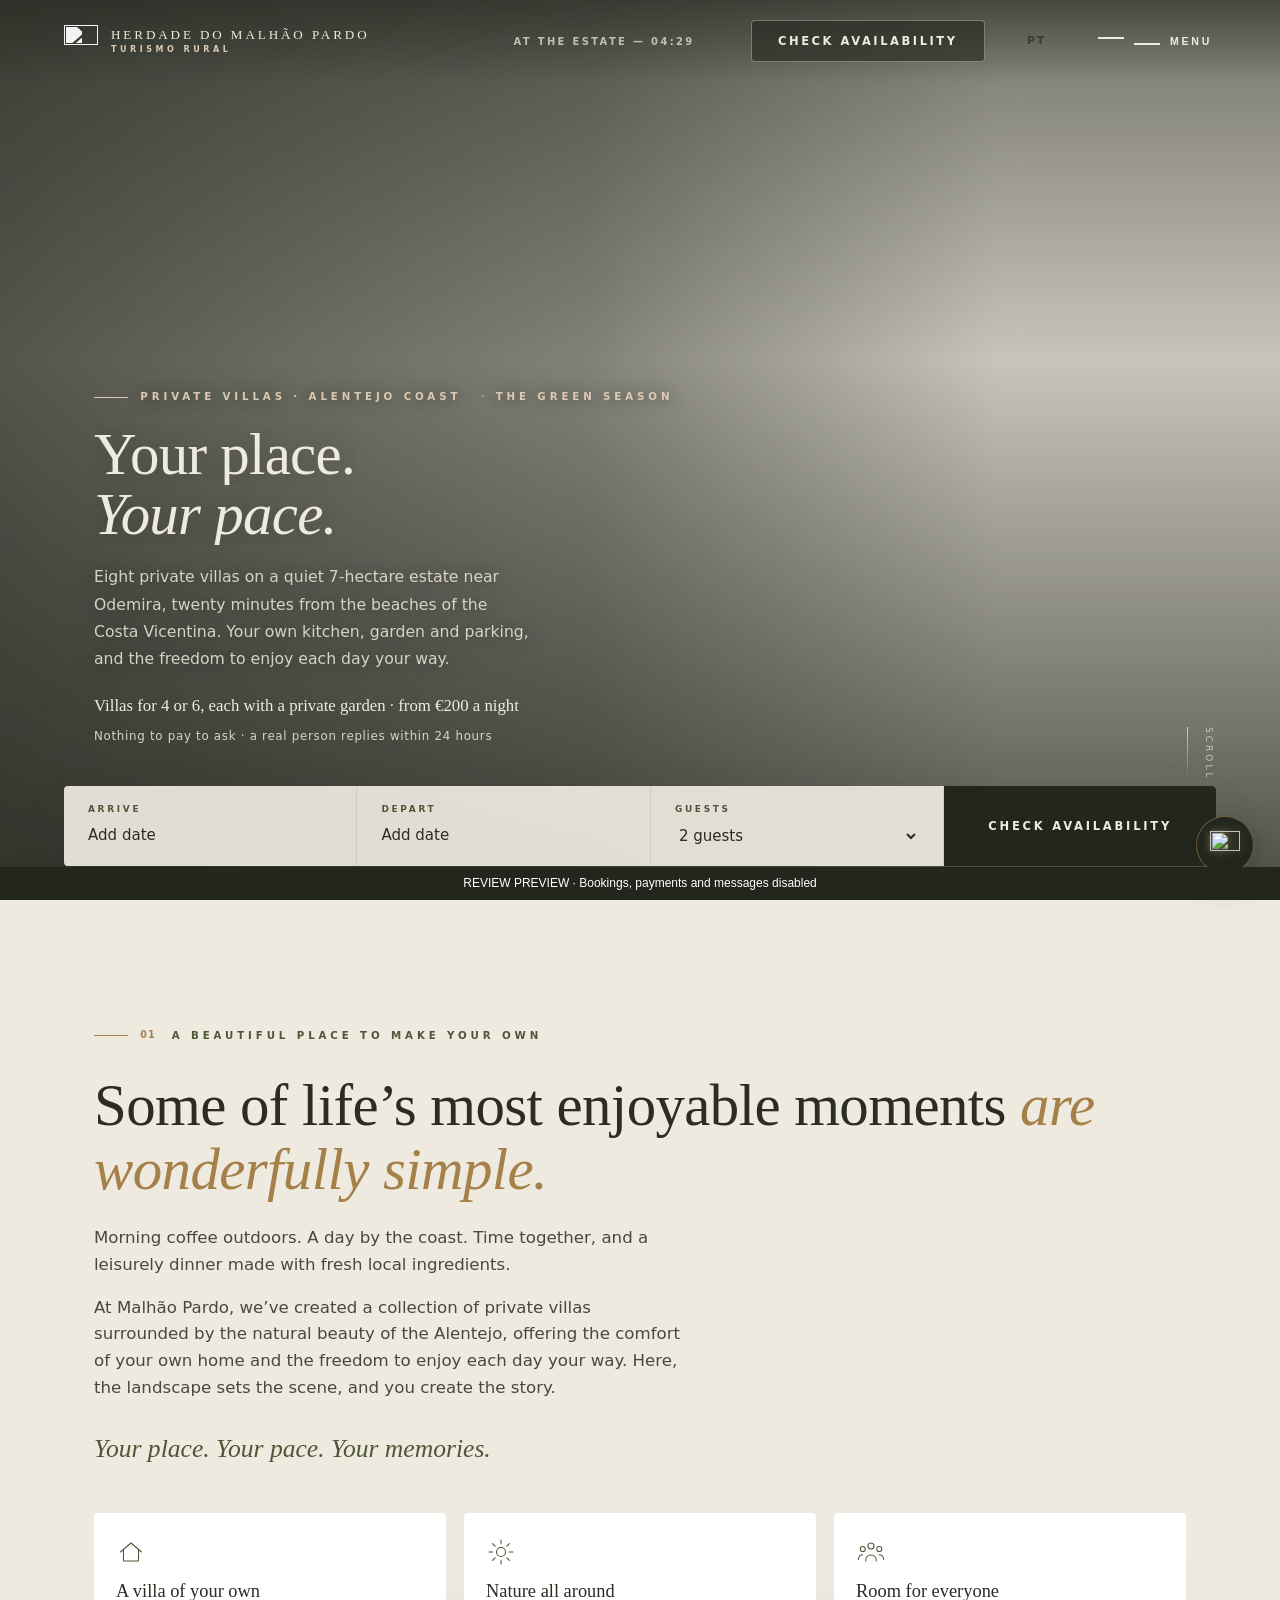
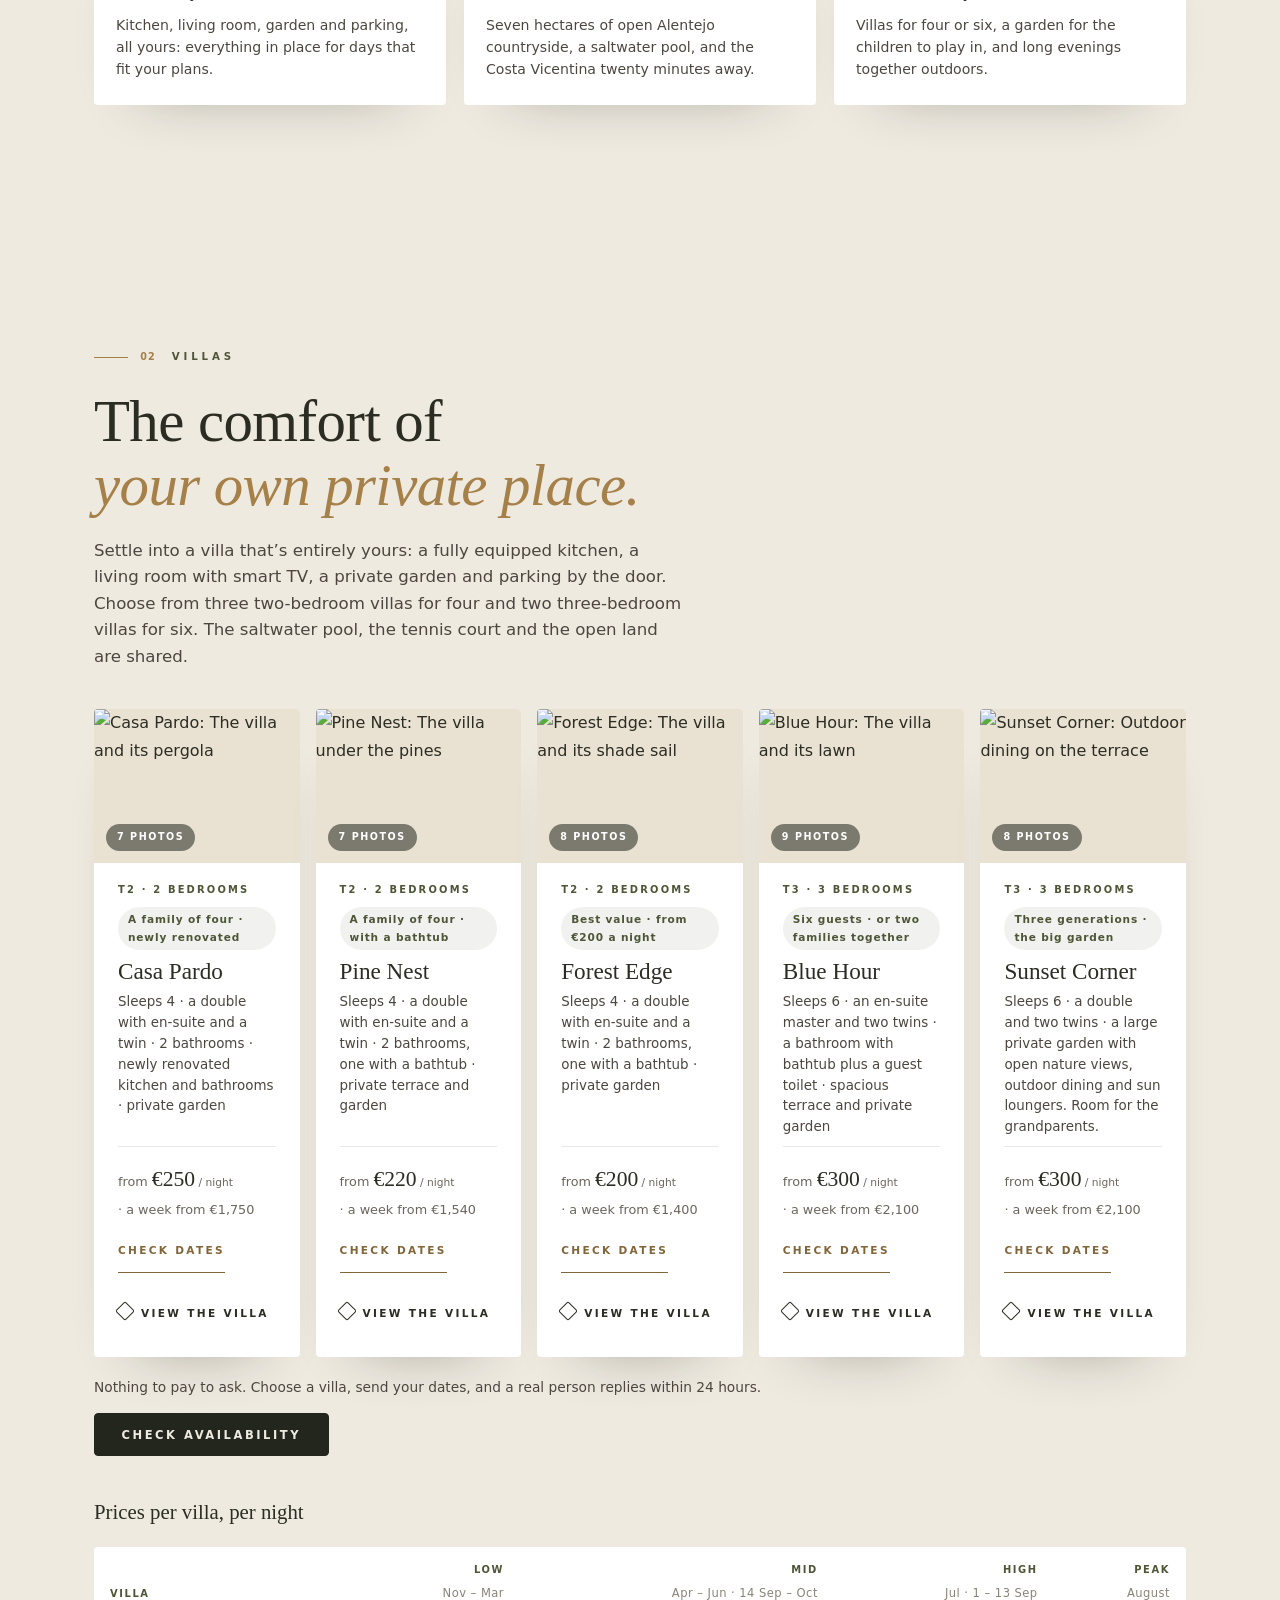
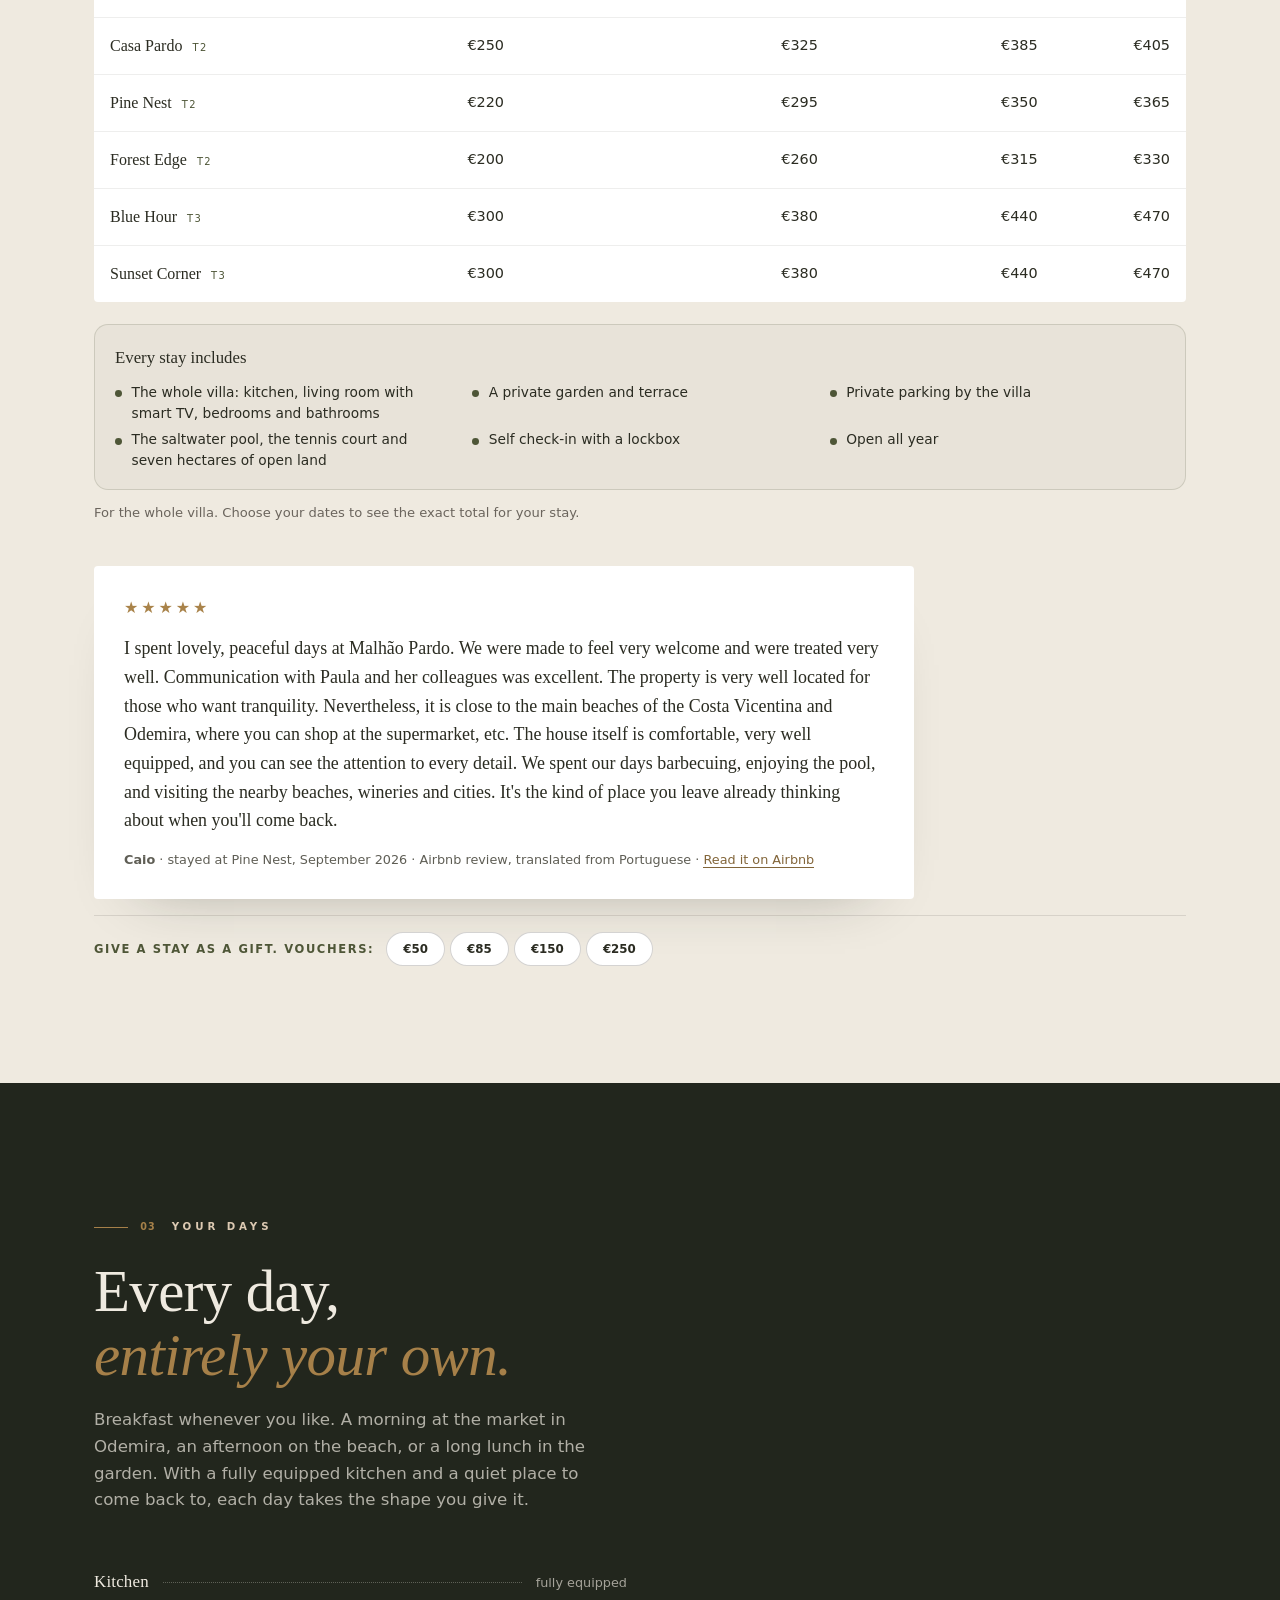
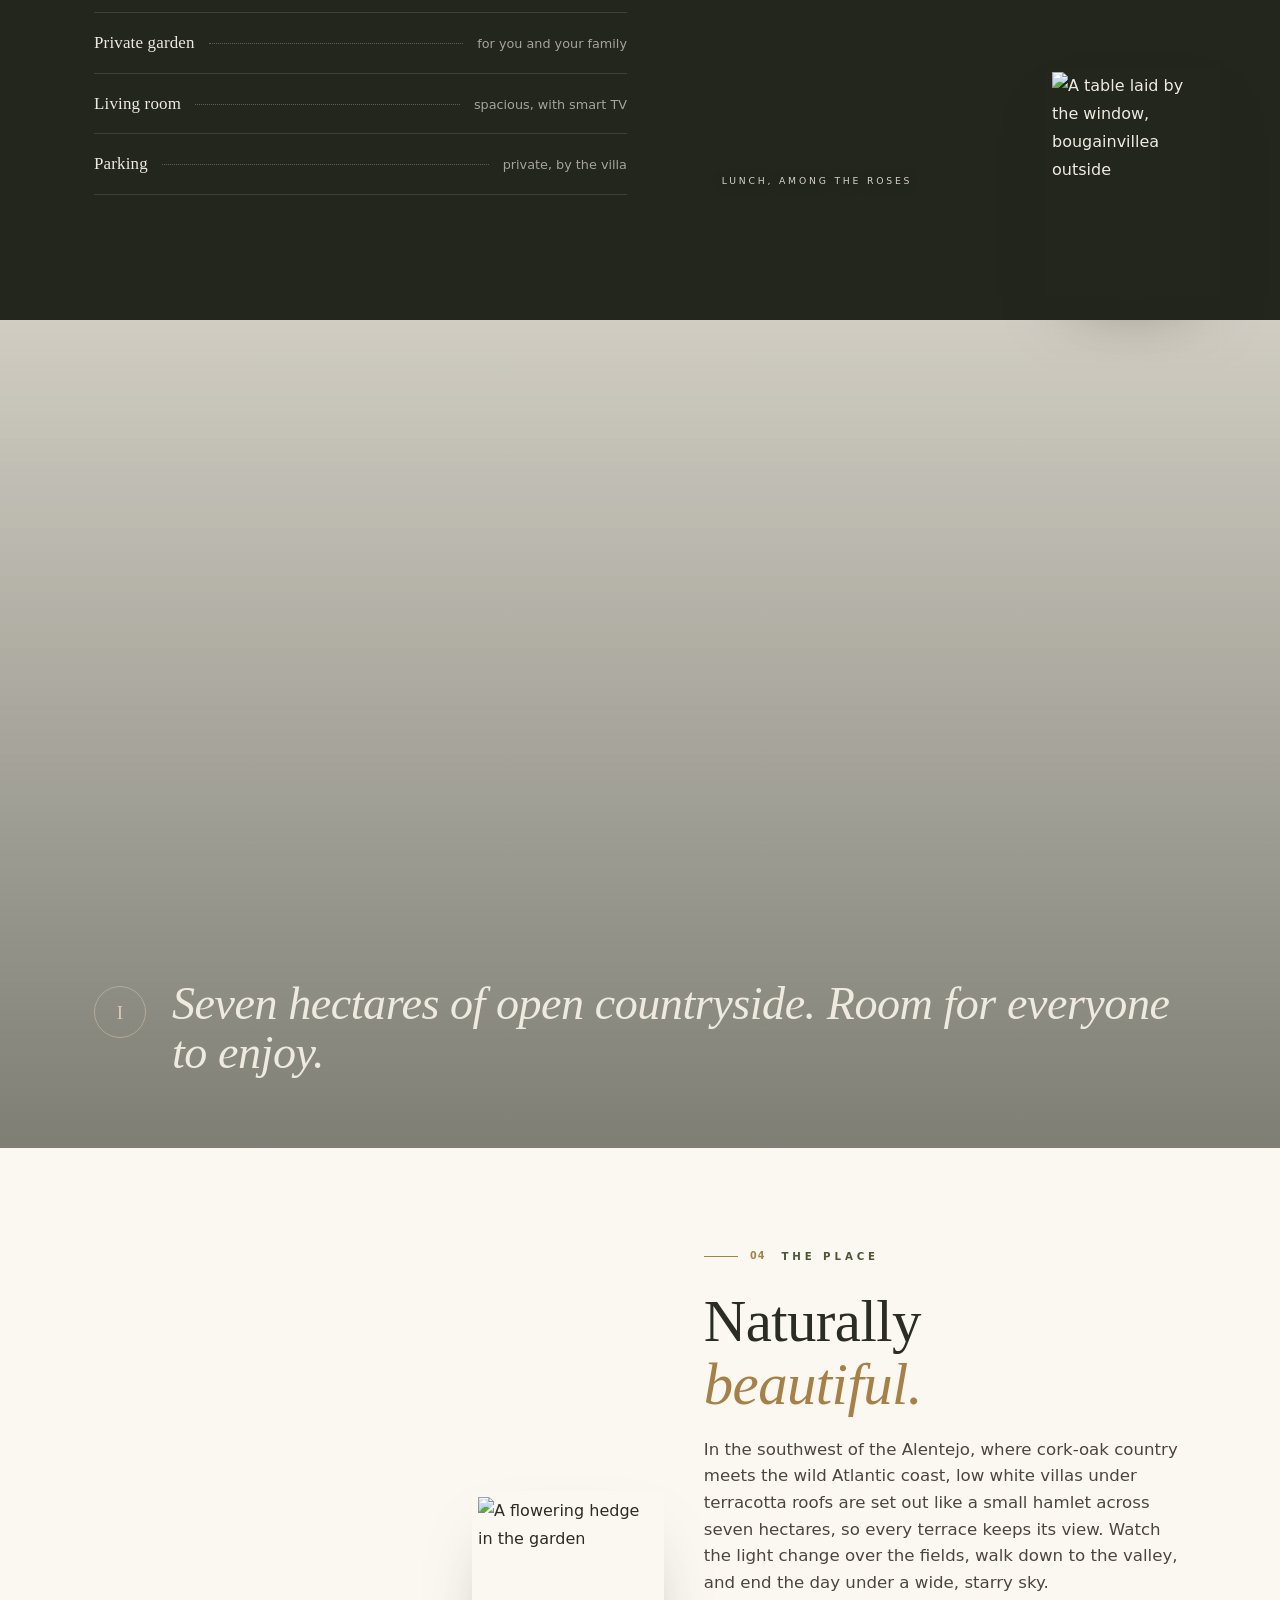
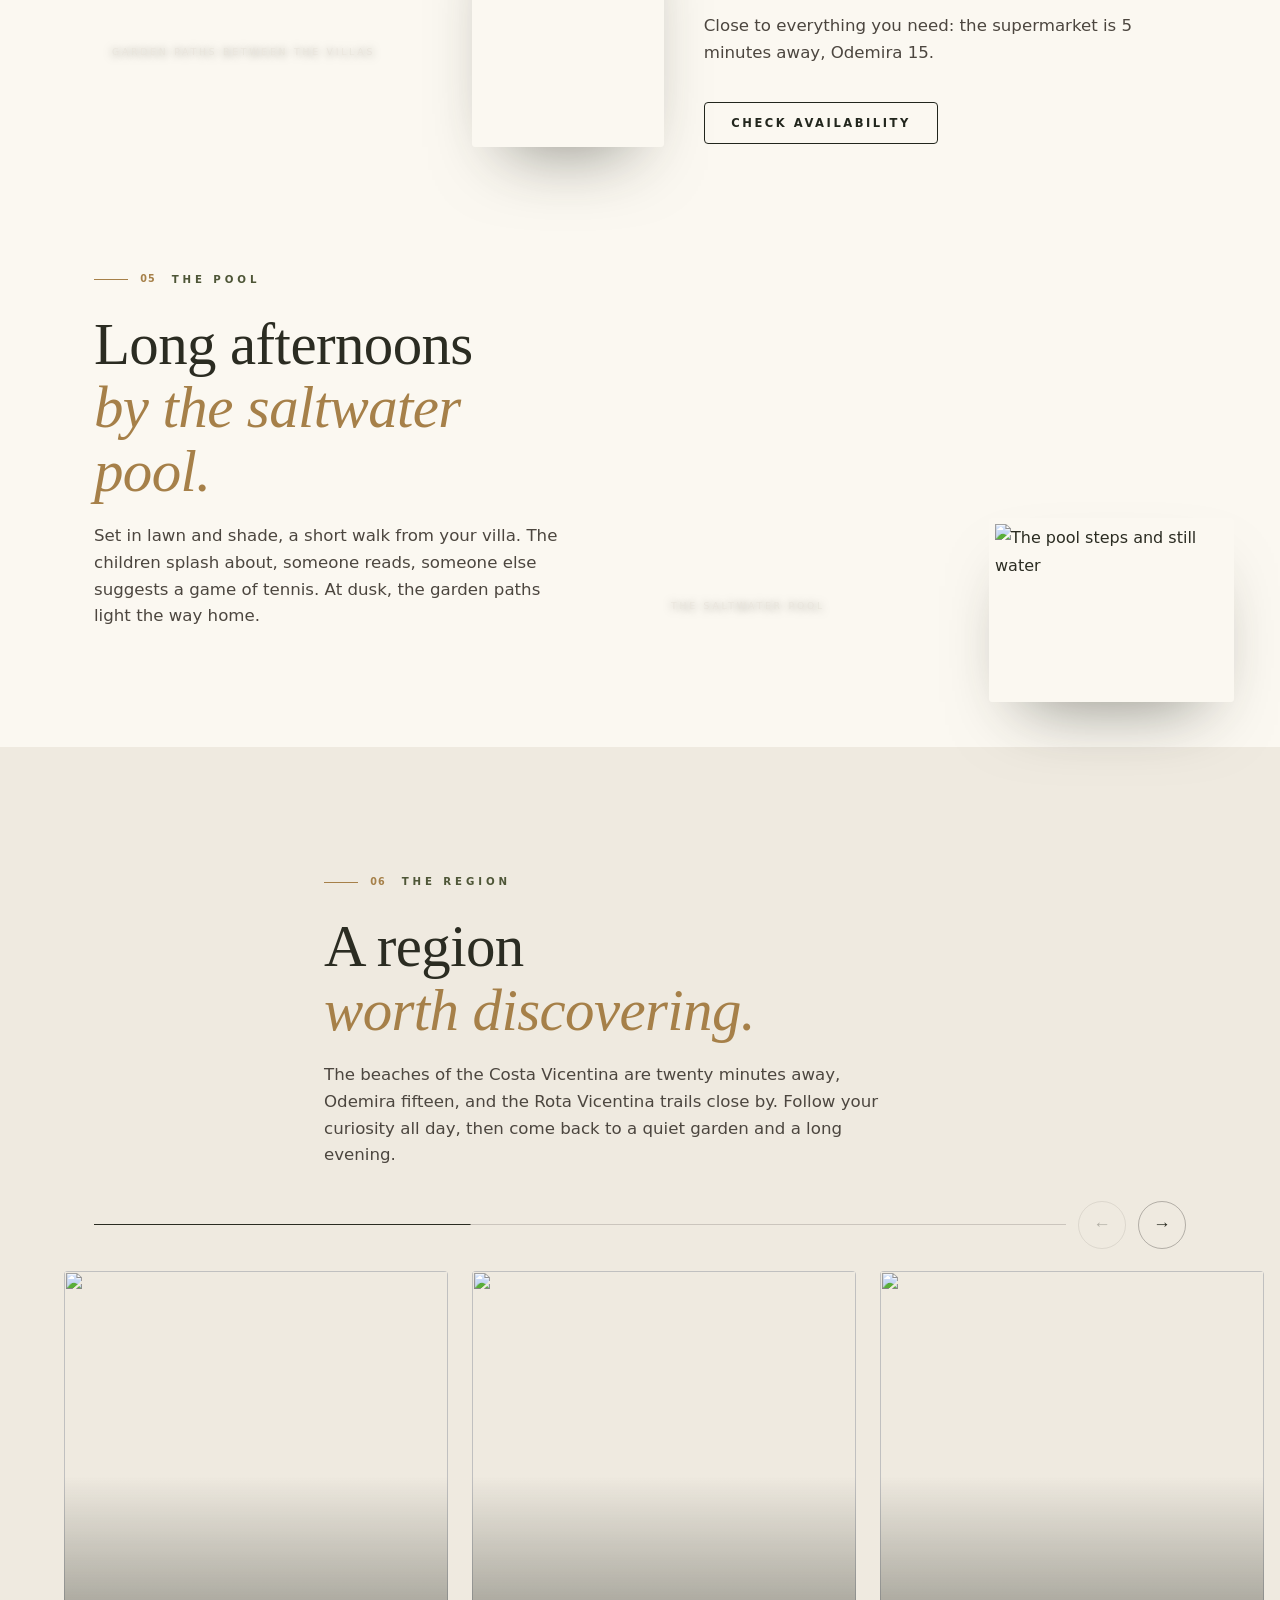
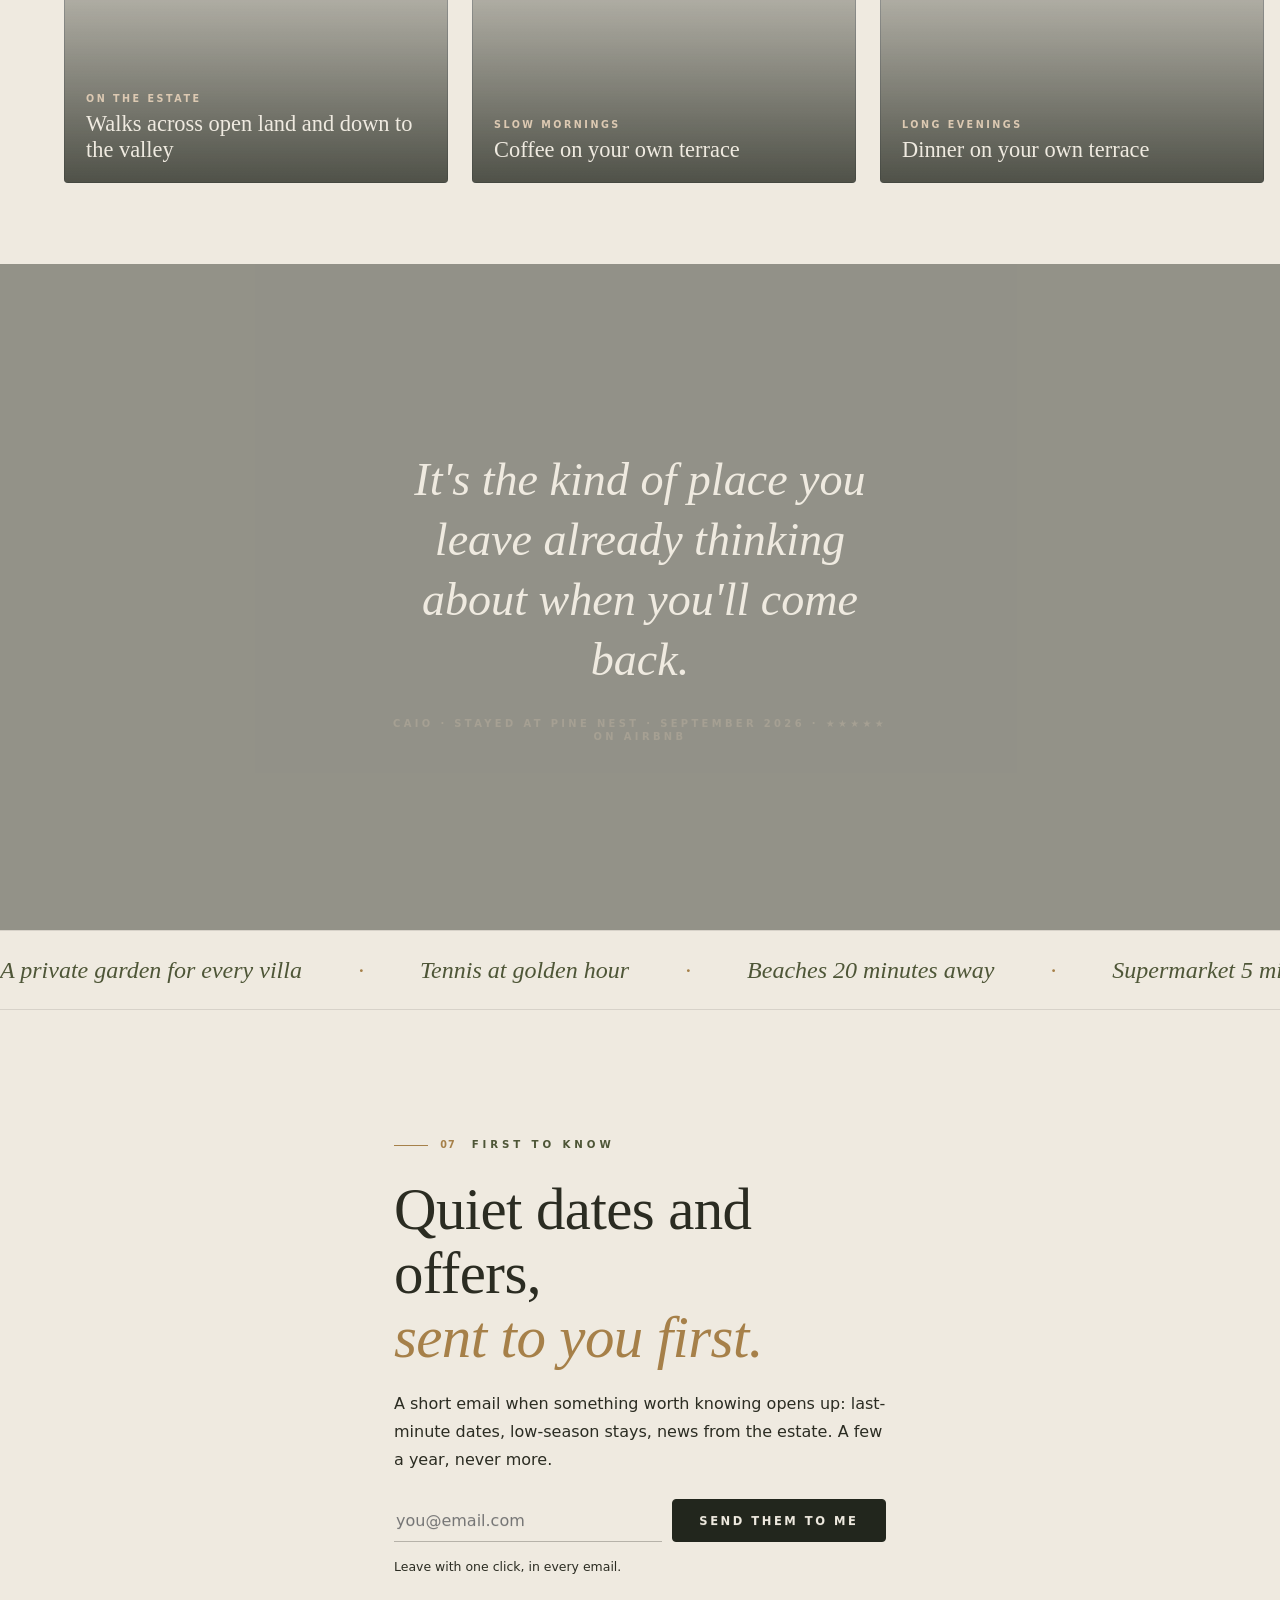
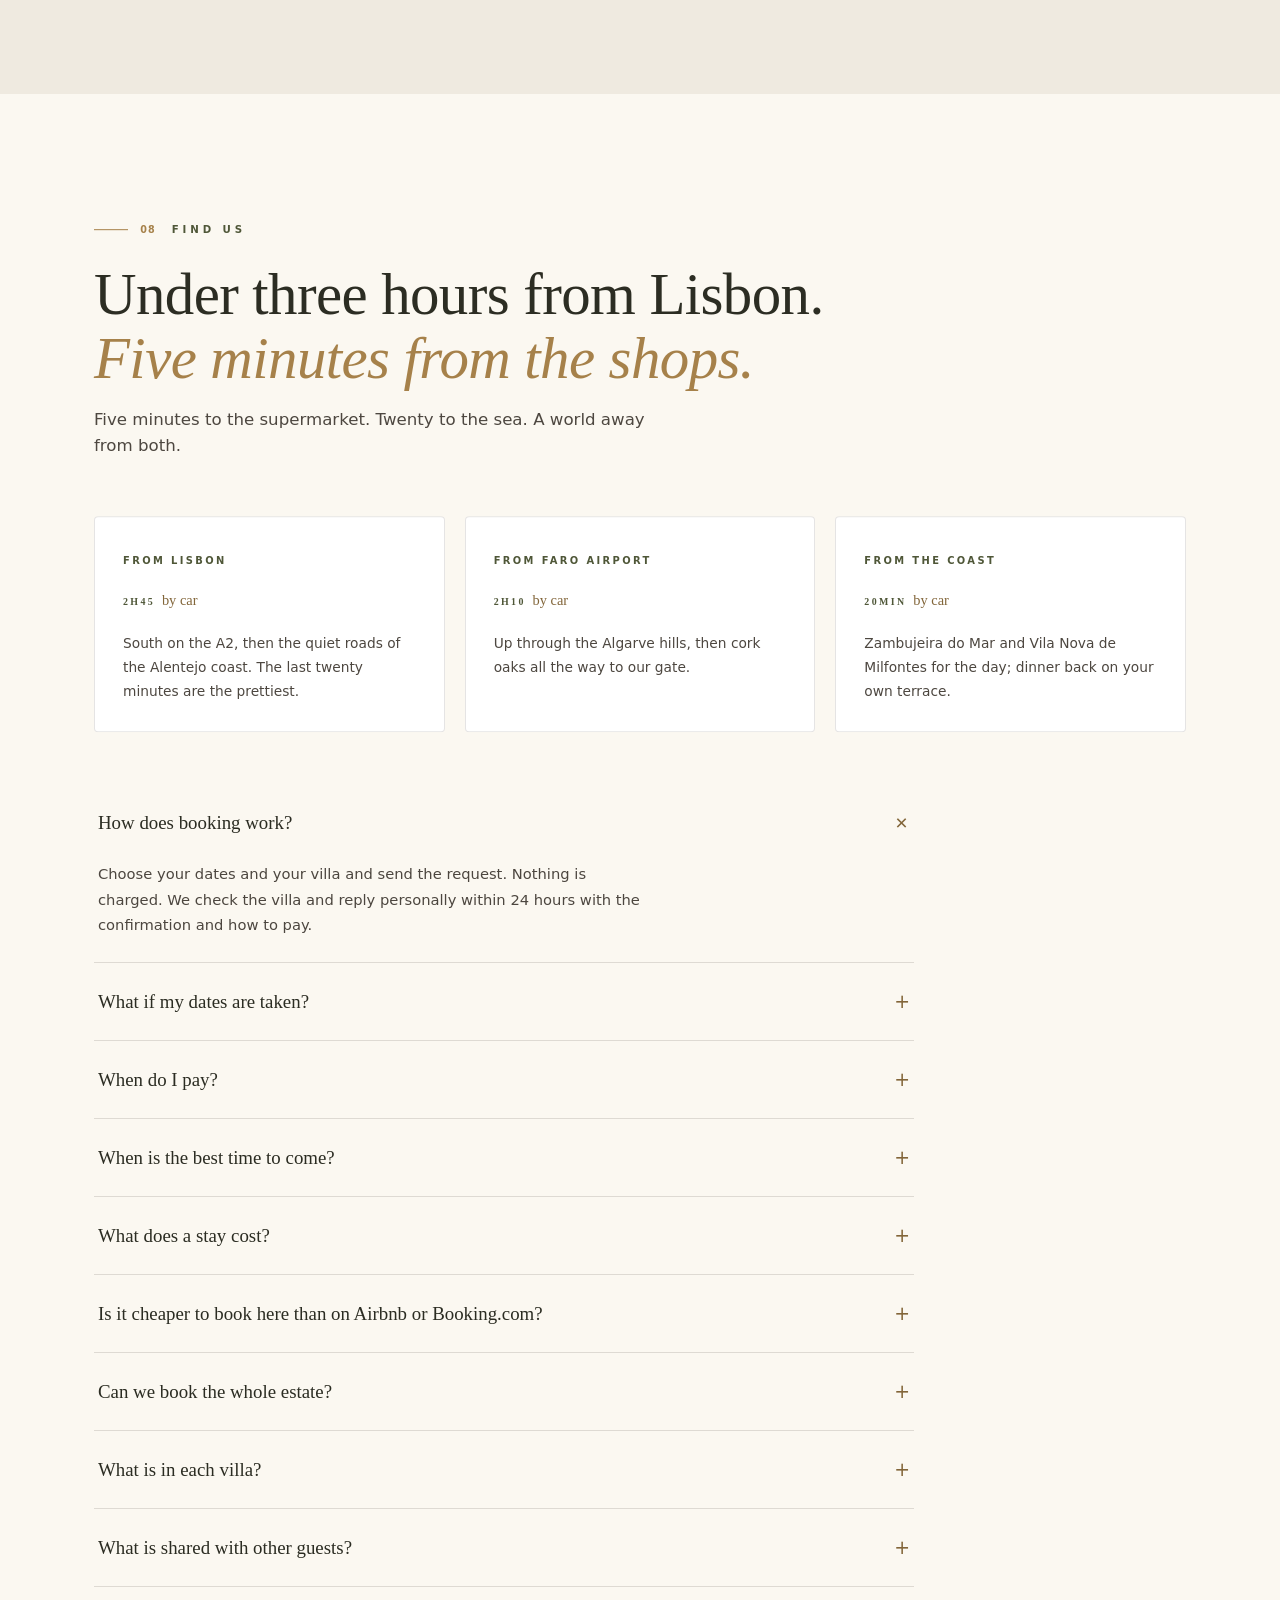
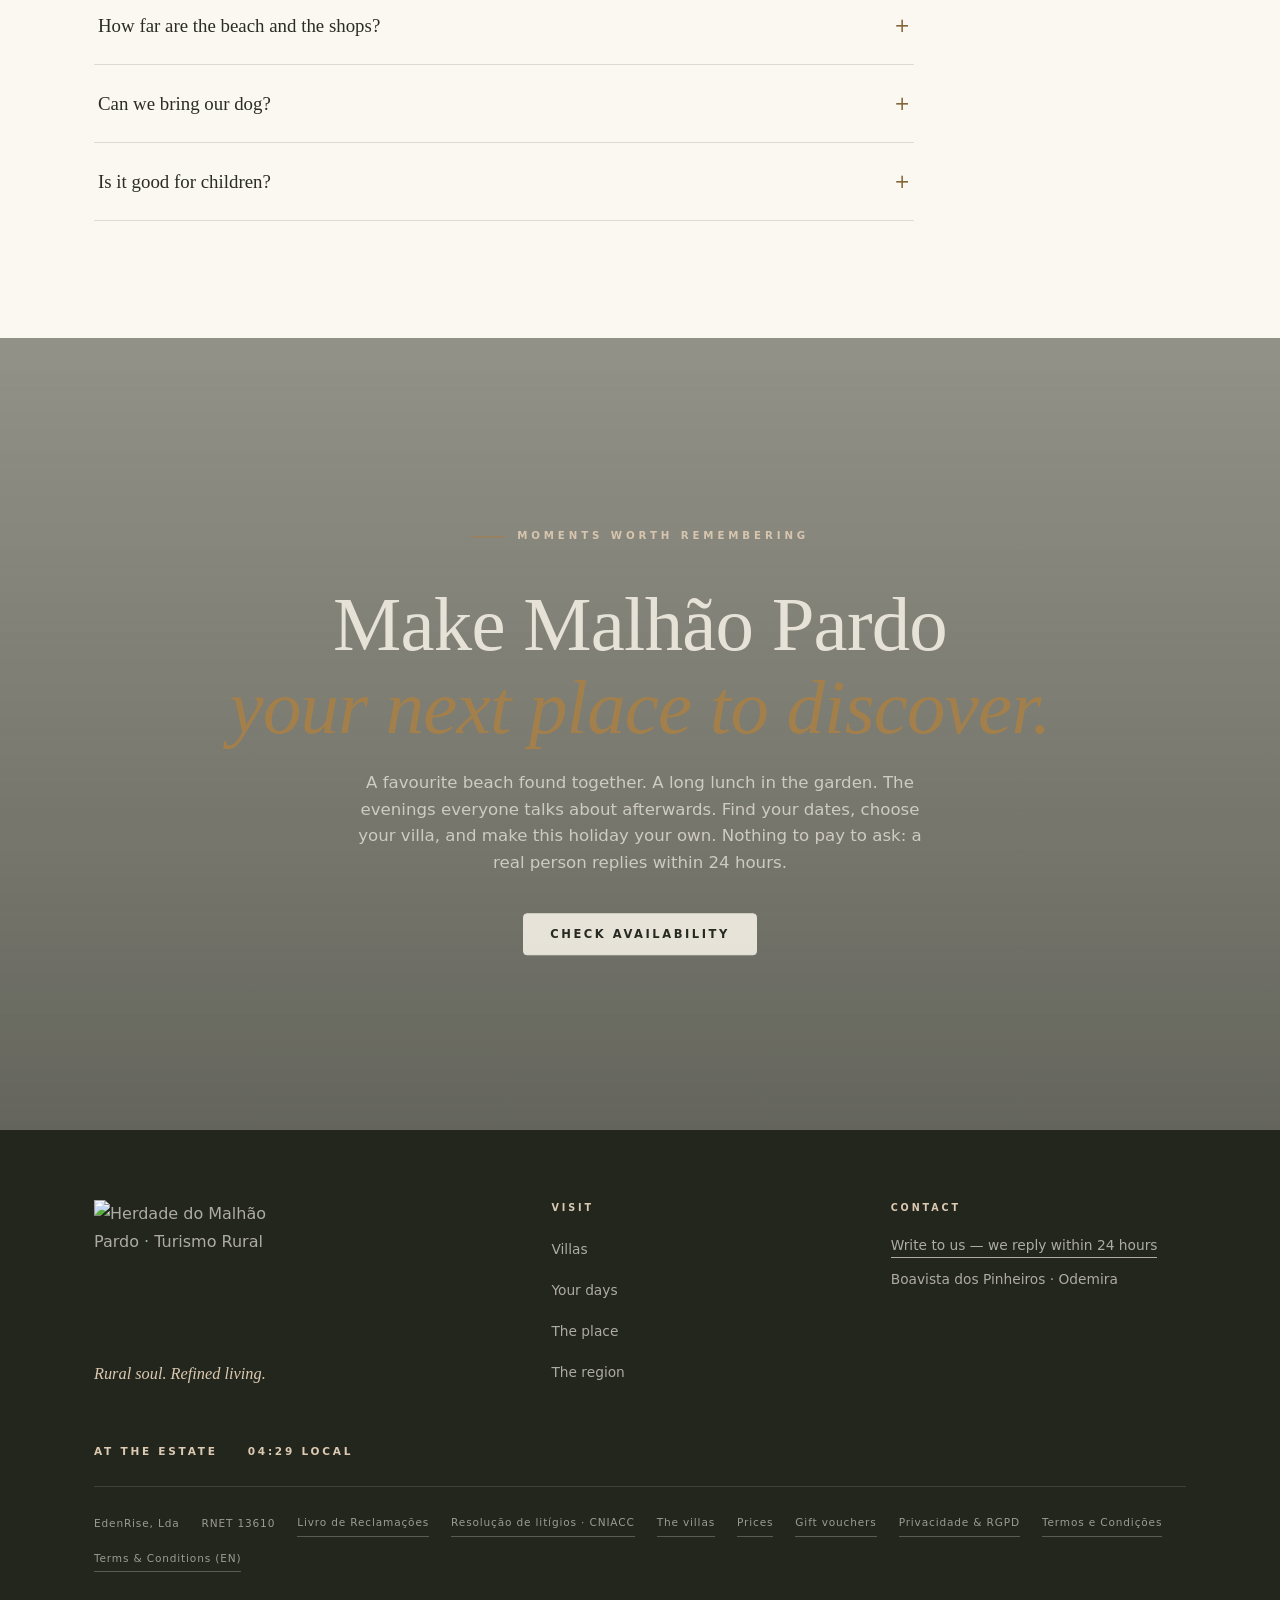
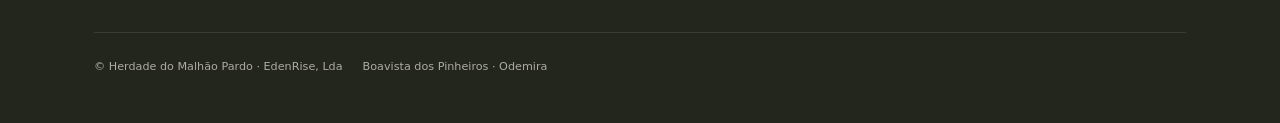
==== commit 860031b5: "Update homepage to eight villas, shorten opening copy and remove sunrise strip" ====
--- a/index.html
+++ b/index.html
@@ -9,7 +9,7 @@
 <title>Malhão Pardo — Private Villas near Odemira, Alentejo Coast · Official Site</title>
 <link href="img/favicon-32.png" rel="icon" sizes="32x32" type="image/png"/>
 <link href="img/favicon-180.png" rel="apple-touch-icon" sizes="180x180"/>
-<meta content="Cinco moradias privadas com cozinha, quintal e estacionamento numa herdade de 7 ha perto de Odemira, a 20 min das praias da Costa Vicentina. Reserve direto pela melhor tarifa." name="description"/>
+<meta content="Oito moradias privadas com cozinha, quintal e estacionamento numa herdade de 7 ha perto de Odemira, a 20 min das praias da Costa Vicentina. Reserve direto pela melhor tarifa." name="description"/>
 <meta content="Malhão Pardo — O seu lugar. O seu ritmo." property="og:title"/>
 <meta content="Moradias privadas perto de Odemira, cada uma com quintal, numa herdade de 7 ha com piscina de água salgada e ténis. Um lugar bonito para fazer seu." property="og:description"/>
 <meta content="summary_large_image" name="twitter:card"/>
@@ -960,7 +960,7 @@
 <div class="wrap hero-in">
 <span class="eyebrow"><span data-i="k658b923d">Private villas · Alentejo coast</span><i id="seasonTag"></i></span>
 <h1 id="h1"><span class="sr-only" data-i="h1_sr">Malhão Pardo, private villas near Odemira: </span><span data-i="kc11de73d">Your place.</span><br/><em data-i="kbceaa91c">Your pace.</em></h1>
-<p class="sub rv" data-i="k109ace4d" data-rv="">Five private villas on a quiet 7-hectare estate near Odemira, twenty minutes from the beaches of the Costa Vicentina. Your own kitchen, garden and parking, and the freedom to enjoy each day your way.</p>
+<p class="sub rv" data-i="k109ace4d" data-rv="">Eight private villas on a quiet 7-hectare estate near Odemira, twenty minutes from the beaches of the Costa Vicentina. Your own kitchen, garden and parking, and the freedom to enjoy each day your way.</p>
 <p class="hero-price rv" data-rv="" data-i="hero_price">Villas for 4 or 6, each with a private garden · from €200 a night</p>
 <p class="hero-trust rv" data-rv="" data-i="hero_trust">Nothing to pay to ask · a real person replies within 24 hours</p>
 </div>
@@ -976,10 +976,9 @@
 <div class="wrap">
 <span class="eyebrow rv" data-rv=""><i class="idx">01</i><span data-i="soul_eye">A beautiful place to make your own</span></span>
 <h2 class="disp rv" data-rv="" style="margin-top:.5em;max-width:17em"><span data-i="kab4ceb18">Some of life’s most enjoyable moments</span> <em data-i="k582927e3">are wonderfully simple.</em></h2>
-<p class="lede rv" data-i="k1f1dfc8c" data-rv="" style="margin-top:1.4em">A morning coffee outdoors. A day discovering a beautiful stretch of coastline. An afternoon together, with space for everyone to do what they love. A leisurely dinner, made with fresh ingredients from a local market.</p>
+<p class="lede rv" data-i="k1f1dfc8c" data-rv="" style="margin-top:1.4em">Morning coffee outdoors. A day by the coast. Time together, and a leisurely dinner made with fresh local ingredients.</p>
 <p class="lede rv" data-i="soul_p2" data-rv="" style="margin-top:1em">At Malhão Pardo, we’ve created a collection of private villas surrounded by the natural beauty of the Alentejo, offering the comfort of your own home and the freedom to enjoy each day your way. Here, the landscape sets the scene, and you create the story.</p>
 <p class="soul-sig rv" data-i="soul_sig" data-rv="">Your place. Your pace. Your memories.</p>
-<p class="sunline rv" data-rv=""><span data-i="k90546d1c">The day, measured in light —</span> <span data-i="k54bf3dc2" id="sunUp">sunrise</span> <span data-i="k4374aaee">to</span> <span data-i="ka812ce79" id="sunDown">sunset</span>.</p>
 <div class="promise">
 <div class="pr rv" data-rv=""><svg viewbox="0 0 40 40"><path d="M6 20L20 8l14 12M10 17v15h20V17"></path></svg><b data-i="pr1_h">A villa of your own</b><span data-i="pr1_t">Kitchen, living room, garden and parking, all yours: everything in place for days that fit your plans.</span></div>
 <div class="pr rv" data-rv=""><svg viewbox="0 0 40 40"><circle cx="20" cy="20" r="6"></circle><path d="M20 4v5M20 31v5M4 20h5M31 20h5M8.7 8.7l3.5 3.5M27.8 27.8l3.5 3.5M8.7 31.3l3.5-3.5M27.8 12.2l3.5-3.5"></path></svg><b data-i="pr2_h">Nature all around</b><span data-i="pr2_t">Seven hectares of open Alentejo countryside, a saltwater pool, and the Costa Vicentina twenty minutes away.</span></div>
@@ -2190,15 +2189,9 @@
     if(ml) ml.textContent=base;
   }
   paint(); setInterval(paint,30000);
-  fetch('https://api.open-meteo.com/v1/forecast?latitude=37.594&longitude=-8.702&current=temperature_2m&daily=sunrise,sunset&timezone=Europe%2FLisbon')
+  fetch('https://api.open-meteo.com/v1/forecast?latitude=37.594&longitude=-8.702&current=temperature_2m&timezone=Europe%2FLisbon')
     .then(r=>r.json()).then(j=>{
       temp=j.current.temperature_2m; paint();
-      /* the arc used to carry hardcoded solstice times — these are today's, really */
-      const d=j.daily, hm=t=>String(t).slice(11,16),
-            up=document.getElementById('sunUp'), dn=document.getElementById('sunDown');
-      /* the time sits beside the label, so switching EN/PT re-translates the label and keeps the time */
-      if(d&&d.sunrise&&up&&dn){ up.insertAdjacentText('afterend',' '+hm(d.sunrise[0]));
-                                dn.insertAdjacentText('afterend',' '+hm(d.sunset[0])); }
     }).catch(()=>{});
 })();
 
@@ -2315,7 +2308,7 @@
    English lives in the DOM and is cached on load; Portuguese comes from the map
    below. Every translatable run carries data-i (text), data-i-ph (placeholder)
    or data-i-al (aria-label), so a translation can never overwrite sibling markup. */
-const I18N_PT = {"exp_al": "Lugares e dias à volta da herdade, deslize para o lado", "exp_prev": "Anterior", "exp_next": "Seguinte", "reg_zb": "Zambujeira do Mar, a 25 minutos", "reg_ml_s": "A costa selvagem", "reg_ml": "A Praia do Malhão e as suas dunas", "reg_mi": "O rio Mira em Milfontes", "ph_photos": "fotografias", "hg_prev": "Fotografia anterior", "hg_next": "Fotografia seguinte", "cap_lunch": "Almoço, entre as rosas", "cap_paths": "Caminhos de jardim entre as moradias", "cap_pool": "A piscina de água salgada", "exp_eve_s": "Fins de tarde longos", "exp_eve_b": "Jantar no seu próprio terraço", "k0a4470d6": "Saltar para o conteúdo", "k8c4157c4": "Herdade do Malhão Pardo", "k3cc8bc8a": "Turismo Rural", "k92bdc393": "Reservar a sua estadia", "k57f5f5ef": "Menu", "k658b923d": "Moradias privadas · Costa alentejana", "kc11de73d": "O seu lugar.", "kbceaa91c": "O seu ritmo.", "k109ace4d": "Cinco moradias privadas numa herdade tranquila de 7 hectares perto de Odemira, a vinte minutos das praias da Costa Vicentina. Cozinha, quintal e estacionamento só seus, e a liberdade de viver cada dia à sua maneira.", "k090a3c80": "Descer", "k342a8575": "Chegada", "k3ae74694": "Escolher data", "ke45f20fb": "Partida", "k3c23a670": "Hóspedes", "k096c8f61": "1 hóspede", "kb72a8362": "2 hóspedes", "ka06d4e03": "3 hóspedes", "k343b51d6": "4 hóspedes", "k3f1222df": "5+ hóspedes", "k8bfdae52": "Ver disponibilidade", "k43465a03": "Enraizado na natureza · feito para famílias", "kab4ceb18": "Alguns dos momentos mais felizes da vida", "k582927e3": "são maravilhosamente simples.", "k1f1dfc8c": "Um café ao ar livre, logo de manhã. Um dia a descobrir um belo pedaço de costa. Uma tarde em conjunto, com espaço para cada um fazer o que mais gosta. Um jantar sem pressa, feito com produtos frescos do mercado local.", "k90546d1c": "O dia, medido em luz —", "k4374aaee": "a", "k54bf3dc2": "nascer do sol", "ka812ce79": "pôr do sol", "k45391146": "Enraizado na", "kfb1ed9a7": "Natureza", "k3f8dd6c0": "Paisagens", "k312901c6": "Autênticas", "k38875fe5": "Tempo que", "k7c38e2ab": "Inspira", "kef46fe6e": "Conexão", "kf1c7d830": "Verdadeira", "k041ff1aa": "Luxo Discreto", "kd2c5c428": "e Atemporal", "k5ac5f77f": "Um terraço só seu", "k157f3bf5": "O lugar", "kc373e666": "Beleza", "kcffa50a3": "", "k1051df08": "natural.", "k74a22c9e": "No sudoeste alentejano, onde a terra dos sobreiros encontra a costa atlântica selvagem, as moradias brancas e baixas, sob telhados de telha, dispõem-se como uma pequena aldeia em sete hectares, para que cada terraço guarde a sua vista. Veja a luz mudar sobre os campos, desça a pé até ao vale e termine o dia debaixo de um céu largo e estrelado.", "k215585c1": "Perto de tudo o que precisa: o supermercado fica a 5 minutos, Odemira a 15.", "kb3b5df3b": "", "k88c33d9f": "Ver disponibilidade", "k80fa626c": "A piscina", "kf3c2acfe": "Tardes longas", "k5c4d53fd": "junto à piscina de água salgada.", "k914130e5": "Rodeada de relva e sombra, a uma curta caminhada da sua moradia. As crianças brincam na água, alguém lê, outro alguém propõe uma partida de ténis. Ao anoitecer, os caminhos do jardim iluminam o regresso a casa.", "k2f95b333": "Fim de tarde na piscina", "k97199bf1": "Sete hectares de campo aberto. Espaço para todos aproveitarem.", "k89c41b15": "Moradias", "k18d73029": "Quartos que", "k8060c767": "deixam descansar.", "k67a06a11": "Todas as estadias incluem pequeno-almoço da herdade, a piscina, os jardins e o silêncio.", "ke1c7e25c": "Quartos", "k53b51b59": "", "kdecfda9e": "Quartos lavados de luz, camas de linho, um cadeirão para ler e uma porta que dá direto para as ervas.", "k5df9bc59": "/ noite", "k187579e3": "Ver datas", "kb4e883d3": "Suites", "k22c11157": "", "k08c67267": "Cores profundas, lareira para o inverno, terraço privado virado aos sobreiros para o verão.", "k390cad77": "Casa do Monte", "kd0b96b7e": "", "kfac7d75a": "O monte antigo, inteiro — cozinha, pátio, a sua própria fatia da herdade.", "k5f965ce5": "É o tipo de lugar onde você vai embora, já pensando em uma data para voltar.", "k4d09aa58": "", "kd46091d2": "Os seus dias", "k3cb875eb": "Cada dia,", "kc1a82ef0": "inteiramente seu.", "k6a3791e8": "O pequeno-almoço quando lhe apetecer. Uma manhã no mercado de Odemira, uma tarde na praia ou um almoço demorado no quintal. Com uma cozinha totalmente equipada e um lugar sossegado para onde voltar, cada dia ganha a forma que lhe quiser dar.", "k364653cd": "Cozinha", "kb6869868": "totalmente equipada", "kaac3e23c": "Quintal privado", "k9e614720": "para si e para a sua família", "k81165bfc": "Sala", "k09c9d9d9": "ampla, com smart TV", "k2b6fc918": "Estacionamento", "k50f60674": "privado, junto à moradia", "kbf1c6c47": "Jantar ao ar livre", "k7f69da1c": "Bem-estar · experiência de assinatura", "kd49b7d22": "O Vitality", "kd4d76f41": "Circuit.", "k2ea29033": "Duas horas e meia para repor o corpo à maneira antiga — calor, água fria, pedra morna, mãos com ofício, e depois nada de nada debaixo das oliveiras.", "k64c6caa5": "Calor", "ka0e6932e": "Sauna, e um corte aromático dessa manhã", "kfec5a472": "", "k591f787e": "Frio", "ka0cd6c3a": "O mergulho — trinta segundos de coragem", "k282be568": "Respirar", "kd78f41a4": "Respiração guiada sobre a pedra morna", "ke3f139ab": "Toque", "k4f8987a6": "Cinquenta minutos de massagem", "k507f23a2": "", "kb79e5f48": "Repouso", "k3951eefd": "Sombra, infusões, e nenhum relógio", "ke92c4276": "Reservar o circuito", "ke4ad9228": "Juntar a uma estadia", "ka7b4264f": "por pessoa · €65 como complemento da sua estadia", "kf44b2715": "Oferecer — vales-presente:", "ke62f2609": "O circuito · 2h30", "k87e562be": "A região", "k3ceb7f9e": "Uma região", "k58d01478": "para descobrir.", "kf819a4cb": "As praias da Costa Vicentina ficam a vinte minutos, Odemira a quinze e os trilhos da Rota Vicentina mesmo ali. Siga a sua curiosidade o dia inteiro e volte depois a um quintal sossegado e a um serão sem pressa.", "k50e5b801": "Na herdade", "kcfeeb5ae": "Caminhadas pelo campo e até ao vale", "k3ed9b50f": "Manhãs lentas", "kc7b14a45": "Café no seu próprio terraço", "k311446d1": "Ao anoitecer", "kdd0710c2": "Céu estrelado sobre a herdade", "k3ac645f1": "Na herdade", "k2ed84509": "Ténis, depois a piscina de água salgada", "kfed1833b": "Sair um pouco", "k1beb0345": "Odemira e os trilhos da Rota Vicentina", "ka3f1b68c": "Passeio de um dia", "ke3b50427": "Praias da Costa Vicentina, a 20 minutos", "kf8b5e730": "Dia de mercado", "k7f3d568e": "Produtos locais, cozinhados em casa", "k1a68dc03": "Um quintal privado em cada moradia", "k88119eb8": "Ténis ao fim da tarde", "k09fa4ddf": "Praias a 20 minutos", "k3968efcb": "Supermercado a 5 minutos", "k2dc69ca3": "Caminhos que se acendem ao anoitecer", "k7201f2be": "A Lucky, a cadela da herdade", "wl_eye": "Primeiro a saber", "wl_h1": "Datas tranquilas e ofertas,", "wl_h2": "enviadas primeiro para si.", "wl_sub": "Um email curto quando surge algo que vale a pena: datas de última hora, estadias na época baixa, novidades da herdade. Poucos por ano, nunca mais.", "wl_lab": "O seu e-mail", "wl_ph": "seu@email.com", "wl_go": "Quero receber", "wl_note": "Sai com um clique, em qualquer email.", "kd561f1ac": "Onde estamos", "kd5772be1": "A menos de três horas de Lisboa.", "kd84810a7": "A cinco minutos das lojas.", "kc402bf60": "De Lisboa", "kbaff39b6": "2h45", "ke63b6dfe": "de carro", "k6f5bb94c": "A2 para sul, depois as estradas sossegadas do litoral alentejano. Os últimos vinte minutos são os mais bonitos.", "kf2e92f58": "Do aeroporto de Faro", "keecb2c37": "2h10", "k412efd54": "Pela serra algarvia acima e, depois, sobreiros até ao nosso portão.", "kea7d43c3": "Da costa", "kd90319d2": "20min", "kc131b78e": "Zambujeira do Mar e Vila Nova de Milfontes durante o dia; jantar de volta ao seu terraço.", "k41569d20": "Qual é a melhor altura para vir?", "k637a1551": "Cada estação tem os seus argumentos. A primavera pelas flores, o verão pelos dias de piscina e as noites quentes, o outono pela luz, o inverno pelas caminhadas frescas, o silêncio quase total e os preços mais baixos. A herdade está aberta todo o ano.", "ke66207d0": "Podemos reservar a herdade inteira?", "k2af81bf5": "Sim. Para famílias, grupos de amigos e retiros, várias moradias podem ser reservadas em conjunto. Escreva-nos e planeamos tudo com cuidado.", "k7fcc1efd": "Podemos trazer o nosso cão?", "kfb3819d2": "Gostamos muito de cães, e é precisamente por isso que a resposta é não. A Lucky, a nossa simpática cadela residente, já faz da herdade a sua casa, e os jardins e a piscina são partilhados com famílias e crianças. Mantê-la como a única cadela da propriedade mantém tudo calmo, seguro e limpo para todos. Ela terá todo o gosto em fazer-lhe companhia.", "k102d6788": "É bom para crianças?", "k81fad64e": "Feito para elas. Quintais privados, campo aberto para correr, piscina e campo de ténis, e moradias onde todos têm uma cama a sério. A Sunset Corner dorme seis, por isso os avós também podem vir.", "kcdce051a": "Faça do Malhão Pardo", "kb292e133": "o seu próximo lugar a descobrir.", "kc9ab0bf0": "Uma praia preferida descoberta em conjunto. Um almoço demorado no quintal. Os serões de que todos falam depois. Escolha as datas, escolha a moradia e faça destas férias as suas. Perguntar não custa nada: uma pessoa responde-lhe em 24 horas.", "k85109f5d": "Alma rural. Vida refinada.", "k7c9a8664": "Visitar", "kb37456c4": "Contacto", "k2786e6da": "", "kbd220223": "", "kdb9cdc24": "", "k90ab5093": "Boavista dos Pinheiros · Odemira", "k597ae772": "", "k10e3ec98": "", "k61b5c618": "", "k5d016f52": "Livro de Reclamações", "kcca005cc": "Resolução de litígios · CNIACC", "k06810f51": "Privacidade & RGPD", "kd6108691": "Termos e Condições", "k9fbb901c": "Terms & Conditions (EN)", "keadedf49": "© Herdade do Malhão Pardo ·", "kca06a6d4": "", "k5636ba23": "O Lugar", "k5808e0fb": "Os Seus Dias", "k5d96e21a": "Vitality Circuit", "k57f6f726": "A Região", "k2a7e4815": "Onde Estamos", "k7839b99e": "37°36′N · 8°42′W", "ka2881c9f": "Escolha a data de chegada", "kf8122851": "hóspedes", "kf88eeebd": "Nada lhe é cobrado agora — isto envia um pedido. As condições de cancelamento seguem na nossa resposta.", "kd46c910b": "", "bk_qconf": "Confirmado por uma pessoa · 24h", "kf466f06a": "", "k12ab2e32": "", "bk_sconf": "Confirmado por uma pessoa · 24h", "bk_cconf": "Confirmado por uma pessoa · 24h", "bk_hd_circuit": "O Vitality Circuit", "lp_q": "As moradias", "lp_s": "Preços", "lp_circ": "O Vitality Circuit", "lp_vou": "Vales-presente", "kf7535623": "Escolha a sua hora", "ka0cf4247": "Manhã", "k590ea264": "09h30 — ar fresco, herdade tranquila", "k1e3dc73a": "Hora dourada", "kdeb45345": "17h30 — calor, frio, e depois o pôr do sol", "kc048bd03": "O circuito demora cerca de 2h30. Máximo de seis pessoas por sessão.", "k85f270d4": "Pagar e reservar — pagamento seguro", "kaf5b98d2": "Cartão, MB WAY ou Multibanco via Stripe · ou envie um pedido abaixo e pague depois", "k709a2322": "Nome", "k84add5b2": "E-mail", "k11149163": "Há algo que devamos saber?", "dir_h": "Reservar diretamente connosco", "dir_1": "€25 de crédito à mesa da herdade, em todas as estadias reservadas aqui.", "dir_2": "Cancelamento livre durante mais tempo do que em qualquer plataforma.", "k0e3121bc": "Mais tempo", "dir_3": "Saída tardia até às 14h00, garantida — não sujeita a disponibilidade.", "dir_4": "Primeira escolha dos horários do Vitality Circuit. Seis lugares por sessão.", "k916a78d7": "Primeira", "dir_5": "Responde-lhe uma pessoa da herdade, no prazo de 24 horas.", "k9e4b60c3": "Uma pessoa", "k51ecc5b2": "O que acontece a seguir", "k263cc15c": "Nada é cobrado. Isto envia um pedido, não um pagamento.", "k34e25e65": "Uma pessoa daqui lê o pedido e responde pessoalmente em 24 horas.", "kccb0ed25": "Recebe disponibilidade exata e um preço completo — IVA e eventual taxa turística incluídos, sem nada acrescentado depois.", "k58ef2a11": "Só então decide. As condições de confirmação seguem nessa resposta.", "kf4dc085f": "Juntar o Vitality Circuit", "k54fa6e31": "2h30 · calor, frio, massagem, repouso", "kbb4805a0": "/ pessoa", "k88f4226f": "Isto envia um", "ka1c3fdb7": ", não uma cobrança — confirmamos pessoalmente em 24 horas. Sem dados de pagamento agora.", "k088e29b0": "pedido", "kda27895c": "Pedido a caminho.", "ka7e9bc72": "O seu e-mail está aberto com os dados preenchidos — carregue em enviar e respondemos pessoalmente em 24 horas.", "k174fa979": "Quase — falta um passo à mão.", "kcbfb5d4d": "O nosso endereço de reservas ainda não está publicado, por isso nada foi enviado automaticamente. Copie o pedido abaixo e envie-nos, e confirmamos pessoalmente em 24 horas.", "k7588126d": "Copiar o pedido", "kb52b36b7": "Voltar", "k2e026239": "Continuar", "k80c316f8": "Concierge", "k5937dd35": "Bem-vindo à herdade. Pergunte-me o que quiser sobre as moradias, a herdade ou a região.", "k10909874": "Um assistente de IA — pode errar em pormenores. Tarifas, disponibilidade e políticas são sempre confirmadas por uma pessoa.", "kab42293e": "O seu nome", "k36695bcb": "seu@email.com", "k7a9de31a": "Alergias, chegadas depois de escurecer, celebrações…", "k5cc08b21": "Pergunte sobre a sua estadia…", "ka9a96ec0": "Principal", "k9b9dbc94": "A piscina à hora dourada", "kbbfa773e": "Fechar", "k46a29921": "Mês anterior", "k8abf7cf1": "Mês seguinte", "k4401cc53": "Falar com o concierge", "k9bc2575c": "Enviar", "kmp_write": "Escreva-nos — respondemos em 24 horas", "h_h1": "O conforto", "h_h2": "de um lugar só seu.", "h_lede": "Instale-se numa moradia que é só sua: cozinha totalmente equipada, sala com smart TV, quintal privado e estacionamento à porta. Escolha entre três moradias de dois quartos para quatro pessoas e duas de três quartos para seis. A piscina de água salgada, o campo de ténis e o campo aberto são partilhados.", "h_bed_T2": "2 quartos", "h_bed_T3": "3 quartos", "h_from": "desde", "h_ph": "Preços por moradia e por noite", "h_house": "Moradia", "h_low": "Baixa", "h_low_d": "nov – mar", "h_mid": "Média", "h_mid_d": "abr – jun · 14 set – out", "h_high": "Alta", "h_high_d": "jul · 1 – 13 set", "h_peak": "Pico", "h_peak_d": "agosto", "h_note": "Pela moradia inteira. Escolha as datas para ver o total exato da sua estadia.", "faq_cost_q": "Quanto custa uma estadia?", "faq_cost_a": "Desde 200 € por noite (Forest Edge, de novembro a março) até 470 € (as moradias de três quartos em agosto), por moradia. Escolha as datas no calendário de reserva para ver o total exato.", "faq_direct_q": "É mais barato reservar aqui do que no Airbnb ou no Booking.com?", "faq_direct_a": "Sim. Reservar diretamente aqui é sempre a nossa melhor tarifa: menos 20 a 50 € por noite do que no Airbnb ou no Booking.com.", "faq_house_q": "O que tem cada moradia?", "faq_house_a": "Cozinha totalmente equipada, sala ampla com smart TV, e terraço, quintal e estacionamento privados. A Casa Pardo, a Pine Nest e a Forest Edge dormem quatro (um quarto de casal com casa de banho privativa e um duplo, duas casas de banho). A Blue Hour e a Sunset Corner dormem seis (um quarto de casal e dois duplos). O check-in é autónomo, com cofre de chaves.", "faq_shared_q": "O que é partilhado com outros hóspedes?", "faq_shared_a": "Apenas a piscina de água salgada, o campo de ténis e os jardins à volta. A moradia, o terraço, o quintal privado e o estacionamento são só seus durante a estadia.", "faq_near_q": "A que distância ficam a praia e as lojas?", "faq_near_a": "O supermercado fica a 5 minutos de carro, Odemira a 15 e as praias da Costa Vicentina a cerca de 20. Perto o suficiente para um mergulho antes do almoço; longe o suficiente para noites de verdadeiro sossego.", "hd_cp": "Dorme 4 · quarto de casal com casa de banho privativa e um duplo · 2 casas de banho · cozinha e casas de banho renovadas · quintal privado", "hd_pn": "Dorme 4 · quarto de casal com casa de banho privativa e um duplo · 2 casas de banho, uma com banheira · terraço e quintal privados", "hd_fe": "Dorme 4 · quarto de casal com casa de banho privativa e um duplo · 2 casas de banho, uma com banheira · quintal privado", "hd_bh": "Dorme 6 · suíte principal e dois quartos duplos · casa de banho com banheira e um WC de serviço · terraço amplo e quintal privado", "hd_sc": "Dorme 6 · um quarto de casal e dois duplos · quintal privado grande com vista aberta para a natureza, refeições ao ar livre e espreguiçadeiras. Espaço para os avós.", "hero_trust": "Perguntar não custa nada · uma pessoa responde em 24 horas", "pr1_h": "Uma moradia só sua", "pr1_t": "Cozinha, sala, quintal e estacionamento, tudo só seu: tudo pronto para dias à medida dos seus planos.", "pr2_h": "Natureza à volta", "pr2_t": "Sete hectares de campo alentejano, uma piscina de água salgada e a Costa Vicentina a vinte minutos.", "pr3_h": "Espaço para todos", "pr3_t": "Moradias para quatro ou seis, um quintal para as crianças brincarem e longos serões juntos ao ar livre.", "best_cp": "Família de quatro · acabada de renovar", "best_pn": "Família de quatro · com banheira", "best_fe": "Melhor preço · desde 200 € por noite", "best_bh": "Seis pessoas · ou duas famílias juntas", "best_sc": "Três gerações · o jardim grande", "faq_how_q": "Como funciona a reserva?", "faq_how_a": "Escolha as datas e a moradia e envie o pedido. Nada é cobrado. Verificamos a moradia e respondemos pessoalmente em 24 horas com a confirmação e a forma de pagamento.", "cta_check": "Ver disponibilidade", "hero_price": "Moradias para 4 ou 6, cada uma com quintal privado · desde 200 € por noite", "faq_taken_q": "E se as minhas datas estiverem ocupadas?", "faq_taken_a": "Dizemos-lhe em 24 horas e sugerimos as datas livres mais próximas ou outra moradia que sirva o seu grupo.", "faq_pay_q": "Quando pago?", "faq_pay_a": "Só depois de confirmarmos a moradia e de dizer que sim. Enviar um pedido não custa nada e não o compromete a nada.", "house_assure": "Perguntar não custa nada. Escolha uma moradia, envie as datas e uma pessoa responde-lhe em 24 horas.", "wk_lbl": "uma semana desde", "h_example": "Exemplo: Blue Hour, 7 noites em agosto — 3290 € reservada aqui, 3640 € ao nosso preço no Airbnb e no Booking.com. A mesma casa, a mesma semana, 350 € poupados.", "bk_promise": "A nossa melhor tarifa está sempre aqui, quando reserva diretamente.", "hview_lbl": "Ver a moradia", "vg_l": "Ofereça uma estadia. Vales:", "q1_cite": "Caio · ficou na Pine Nest · setembro de 2026 · ★★★★★ no Airbnb", "q_loc": "A cinco minutos do supermercado, a vinte do mar — e longe de tudo.", "rv1_t": "Passei dias lindos e tranquilos no Malhão Pardo. Fomos muitos bem recebidos e tratados. A comunicação com a Paula e seus colegas foi excelente. A propriedade é muito bem localizada para quem quer tranquilidade. Ainda assim é próxima das principais praias da Costa Vicentina e de Odemira, onde é possível fazer compras no supermercado e etc. A casa em si é confortável, muito bem equipada e se nota a atenção em cada detalhe. Passamos os dias fazendo churrasco, aproveitando a piscina, visitando as praias, vinícolas e cidades próximas. É o tipo de lugar onde você vai embora, já pensando em uma data para voltar.", "rv1_meta": "ficou na Pine Nest, setembro de 2026 · avaliação no Airbnb", "rv1_link": "Ler no Airbnb", "rv_stars": "5 em 5 estrelas", "bk_remind": "Enviem-me um único lembrete sobre estas datas", "bk_save": "Ainda não está decidido? Enviem-me estas datas por email", "soul_eye": "Um lugar bonito para fazer seu", "soul_p2": "No Malhão Pardo, reunimos um conjunto de moradias privadas rodeadas pela beleza natural do Alentejo, com o conforto da sua própria casa e a liberdade de aproveitar cada dia à sua maneira. Aqui, a paisagem compõe o cenário — e a história é sua.", "soul_sig": "O seu lugar. O seu ritmo. As suas memórias.", "final_eye": "Momentos para recordar", "incl_h": "Todas as estadias incluem", "incl_1": "A moradia inteira: cozinha, sala com smart TV, quartos e casas de banho", "incl_2": "Quintal e terraço privados", "incl_3": "Estacionamento privado junto à moradia", "incl_4": "A piscina de água salgada, o campo de ténis e sete hectares de campo aberto", "incl_5": "Check-in autónomo, com cofre de chaves", "incl_6": "Aberto todo o ano", "h1_sr": "Malhão Pardo, moradias privadas perto de Odemira: "};
+const I18N_PT = {"exp_al": "Lugares e dias à volta da herdade, deslize para o lado", "exp_prev": "Anterior", "exp_next": "Seguinte", "reg_zb": "Zambujeira do Mar, a 25 minutos", "reg_ml_s": "A costa selvagem", "reg_ml": "A Praia do Malhão e as suas dunas", "reg_mi": "O rio Mira em Milfontes", "ph_photos": "fotografias", "hg_prev": "Fotografia anterior", "hg_next": "Fotografia seguinte", "cap_lunch": "Almoço, entre as rosas", "cap_paths": "Caminhos de jardim entre as moradias", "cap_pool": "A piscina de água salgada", "exp_eve_s": "Fins de tarde longos", "exp_eve_b": "Jantar no seu próprio terraço", "k0a4470d6": "Saltar para o conteúdo", "k8c4157c4": "Herdade do Malhão Pardo", "k3cc8bc8a": "Turismo Rural", "k92bdc393": "Reservar a sua estadia", "k57f5f5ef": "Menu", "k658b923d": "Moradias privadas · Costa alentejana", "kc11de73d": "O seu lugar.", "kbceaa91c": "O seu ritmo.", "k109ace4d": "Oito moradias privadas numa herdade tranquila de 7 hectares perto de Odemira, a vinte minutos das praias da Costa Vicentina. Cozinha, quintal e estacionamento só seus, e a liberdade de viver cada dia à sua maneira.", "k090a3c80": "Descer", "k342a8575": "Chegada", "k3ae74694": "Escolher data", "ke45f20fb": "Partida", "k3c23a670": "Hóspedes", "k096c8f61": "1 hóspede", "kb72a8362": "2 hóspedes", "ka06d4e03": "3 hóspedes", "k343b51d6": "4 hóspedes", "k3f1222df": "5+ hóspedes", "k8bfdae52": "Ver disponibilidade", "k43465a03": "Enraizado na natureza · feito para famílias", "kab4ceb18": "Alguns dos momentos mais felizes da vida", "k582927e3": "são maravilhosamente simples.", "k1f1dfc8c": "Um café ao ar livre. Um dia junto à costa. Tempo em família e um jantar sem pressa, com ingredientes locais frescos.", "k90546d1c": "O dia, medido em luz —", "k4374aaee": "a", "k54bf3dc2": "nascer do sol", "ka812ce79": "pôr do sol", "k45391146": "Enraizado na", "kfb1ed9a7": "Natureza", "k3f8dd6c0": "Paisagens", "k312901c6": "Autênticas", "k38875fe5": "Tempo que", "k7c38e2ab": "Inspira", "kef46fe6e": "Conexão", "kf1c7d830": "Verdadeira", "k041ff1aa": "Luxo Discreto", "kd2c5c428": "e Atemporal", "k5ac5f77f": "Um terraço só seu", "k157f3bf5": "O lugar", "kc373e666": "Beleza", "kcffa50a3": "", "k1051df08": "natural.", "k74a22c9e": "No sudoeste alentejano, onde a terra dos sobreiros encontra a costa atlântica selvagem, as moradias brancas e baixas, sob telhados de telha, dispõem-se como uma pequena aldeia em sete hectares, para que cada terraço guarde a sua vista. Veja a luz mudar sobre os campos, desça a pé até ao vale e termine o dia debaixo de um céu largo e estrelado.", "k215585c1": "Perto de tudo o que precisa: o supermercado fica a 5 minutos, Odemira a 15.", "kb3b5df3b": "", "k88c33d9f": "Ver disponibilidade", "k80fa626c": "A piscina", "kf3c2acfe": "Tardes longas", "k5c4d53fd": "junto à piscina de água salgada.", "k914130e5": "Rodeada de relva e sombra, a uma curta caminhada da sua moradia. As crianças brincam na água, alguém lê, outro alguém propõe uma partida de ténis. Ao anoitecer, os caminhos do jardim iluminam o regresso a casa.", "k2f95b333": "Fim de tarde na piscina", "k97199bf1": "Sete hectares de campo aberto. Espaço para todos aproveitarem.", "k89c41b15": "Moradias", "k18d73029": "Quartos que", "k8060c767": "deixam descansar.", "k67a06a11": "Todas as estadias incluem pequeno-almoço da herdade, a piscina, os jardins e o silêncio.", "ke1c7e25c": "Quartos", "k53b51b59": "", "kdecfda9e": "Quartos lavados de luz, camas de linho, um cadeirão para ler e uma porta que dá direto para as ervas.", "k5df9bc59": "/ noite", "k187579e3": "Ver datas", "kb4e883d3": "Suites", "k22c11157": "", "k08c67267": "Cores profundas, lareira para o inverno, terraço privado virado aos sobreiros para o verão.", "k390cad77": "Casa do Monte", "kd0b96b7e": "", "kfac7d75a": "O monte antigo, inteiro — cozinha, pátio, a sua própria fatia da herdade.", "k5f965ce5": "É o tipo de lugar onde você vai embora, já pensando em uma data para voltar.", "k4d09aa58": "", "kd46091d2": "Os seus dias", "k3cb875eb": "Cada dia,", "kc1a82ef0": "inteiramente seu.", "k6a3791e8": "O pequeno-almoço quando lhe apetecer. Uma manhã no mercado de Odemira, uma tarde na praia ou um almoço demorado no quintal. Com uma cozinha totalmente equipada e um lugar sossegado para onde voltar, cada dia ganha a forma que lhe quiser dar.", "k364653cd": "Cozinha", "kb6869868": "totalmente equipada", "kaac3e23c": "Quintal privado", "k9e614720": "para si e para a sua família", "k81165bfc": "Sala", "k09c9d9d9": "ampla, com smart TV", "k2b6fc918": "Estacionamento", "k50f60674": "privado, junto à moradia", "kbf1c6c47": "Jantar ao ar livre", "k7f69da1c": "Bem-estar · experiência de assinatura", "kd49b7d22": "O Vitality", "kd4d76f41": "Circuit.", "k2ea29033": "Duas horas e meia para repor o corpo à maneira antiga — calor, água fria, pedra morna, mãos com ofício, e depois nada de nada debaixo das oliveiras.", "k64c6caa5": "Calor", "ka0e6932e": "Sauna, e um corte aromático dessa manhã", "kfec5a472": "", "k591f787e": "Frio", "ka0cd6c3a": "O mergulho — trinta segundos de coragem", "k282be568": "Respirar", "kd78f41a4": "Respiração guiada sobre a pedra morna", "ke3f139ab": "Toque", "k4f8987a6": "Cinquenta minutos de massagem", "k507f23a2": "", "kb79e5f48": "Repouso", "k3951eefd": "Sombra, infusões, e nenhum relógio", "ke92c4276": "Reservar o circuito", "ke4ad9228": "Juntar a uma estadia", "ka7b4264f": "por pessoa · €65 como complemento da sua estadia", "kf44b2715": "Oferecer — vales-presente:", "ke62f2609": "O circuito · 2h30", "k87e562be": "A região", "k3ceb7f9e": "Uma região", "k58d01478": "para descobrir.", "kf819a4cb": "As praias da Costa Vicentina ficam a vinte minutos, Odemira a quinze e os trilhos da Rota Vicentina mesmo ali. Siga a sua curiosidade o dia inteiro e volte depois a um quintal sossegado e a um serão sem pressa.", "k50e5b801": "Na herdade", "kcfeeb5ae": "Caminhadas pelo campo e até ao vale", "k3ed9b50f": "Manhãs lentas", "kc7b14a45": "Café no seu próprio terraço", "k311446d1": "Ao anoitecer", "kdd0710c2": "Céu estrelado sobre a herdade", "k3ac645f1": "Na herdade", "k2ed84509": "Ténis, depois a piscina de água salgada", "kfed1833b": "Sair um pouco", "k1beb0345": "Odemira e os trilhos da Rota Vicentina", "ka3f1b68c": "Passeio de um dia", "ke3b50427": "Praias da Costa Vicentina, a 20 minutos", "kf8b5e730": "Dia de mercado", "k7f3d568e": "Produtos locais, cozinhados em casa", "k1a68dc03": "Um quintal privado em cada moradia", "k88119eb8": "Ténis ao fim da tarde", "k09fa4ddf": "Praias a 20 minutos", "k3968efcb": "Supermercado a 5 minutos", "k2dc69ca3": "Caminhos que se acendem ao anoitecer", "k7201f2be": "A Lucky, a cadela da herdade", "wl_eye": "Primeiro a saber", "wl_h1": "Datas tranquilas e ofertas,", "wl_h2": "enviadas primeiro para si.", "wl_sub": "Um email curto quando surge algo que vale a pena: datas de última hora, estadias na época baixa, novidades da herdade. Poucos por ano, nunca mais.", "wl_lab": "O seu e-mail", "wl_ph": "seu@email.com", "wl_go": "Quero receber", "wl_note": "Sai com um clique, em qualquer email.", "kd561f1ac": "Onde estamos", "kd5772be1": "A menos de três horas de Lisboa.", "kd84810a7": "A cinco minutos das lojas.", "kc402bf60": "De Lisboa", "kbaff39b6": "2h45", "ke63b6dfe": "de carro", "k6f5bb94c": "A2 para sul, depois as estradas sossegadas do litoral alentejano. Os últimos vinte minutos são os mais bonitos.", "kf2e92f58": "Do aeroporto de Faro", "keecb2c37": "2h10", "k412efd54": "Pela serra algarvia acima e, depois, sobreiros até ao nosso portão.", "kea7d43c3": "Da costa", "kd90319d2": "20min", "kc131b78e": "Zambujeira do Mar e Vila Nova de Milfontes durante o dia; jantar de volta ao seu terraço.", "k41569d20": "Qual é a melhor altura para vir?", "k637a1551": "Cada estação tem os seus argumentos. A primavera pelas flores, o verão pelos dias de piscina e as noites quentes, o outono pela luz, o inverno pelas caminhadas frescas, o silêncio quase total e os preços mais baixos. A herdade está aberta todo o ano.", "ke66207d0": "Podemos reservar a herdade inteira?", "k2af81bf5": "Sim. Para famílias, grupos de amigos e retiros, várias moradias podem ser reservadas em conjunto. Escreva-nos e planeamos tudo com cuidado.", "k7fcc1efd": "Podemos trazer o nosso cão?", "kfb3819d2": "Gostamos muito de cães, e é precisamente por isso que a resposta é não. A Lucky, a nossa simpática cadela residente, já faz da herdade a sua casa, e os jardins e a piscina são partilhados com famílias e crianças. Mantê-la como a única cadela da propriedade mantém tudo calmo, seguro e limpo para todos. Ela terá todo o gosto em fazer-lhe companhia.", "k102d6788": "É bom para crianças?", "k81fad64e": "Feito para elas. Quintais privados, campo aberto para correr, piscina e campo de ténis, e moradias onde todos têm uma cama a sério. A Sunset Corner dorme seis, por isso os avós também podem vir.", "kcdce051a": "Faça do Malhão Pardo", "kb292e133": "o seu próximo lugar a descobrir.", "kc9ab0bf0": "Uma praia preferida descoberta em conjunto. Um almoço demorado no quintal. Os serões de que todos falam depois. Escolha as datas, escolha a moradia e faça destas férias as suas. Perguntar não custa nada: uma pessoa responde-lhe em 24 horas.", "k85109f5d": "Alma rural. Vida refinada.", "k7c9a8664": "Visitar", "kb37456c4": "Contacto", "k2786e6da": "", "kbd220223": "", "kdb9cdc24": "", "k90ab5093": "Boavista dos Pinheiros · Odemira", "k597ae772": "", "k10e3ec98": "", "k61b5c618": "", "k5d016f52": "Livro de Reclamações", "kcca005cc": "Resolução de litígios · CNIACC", "k06810f51": "Privacidade & RGPD", "kd6108691": "Termos e Condições", "k9fbb901c": "Terms & Conditions (EN)", "keadedf49": "© Herdade do Malhão Pardo ·", "kca06a6d4": "", "k5636ba23": "O Lugar", "k5808e0fb": "Os Seus Dias", "k5d96e21a": "Vitality Circuit", "k57f6f726": "A Região", "k2a7e4815": "Onde Estamos", "k7839b99e": "37°36′N · 8°42′W", "ka2881c9f": "Escolha a data de chegada", "kf8122851": "hóspedes", "kf88eeebd": "Nada lhe é cobrado agora — isto envia um pedido. As condições de cancelamento seguem na nossa resposta.", "kd46c910b": "", "bk_qconf": "Confirmado por uma pessoa · 24h", "kf466f06a": "", "k12ab2e32": "", "bk_sconf": "Confirmado por uma pessoa · 24h", "bk_cconf": "Confirmado por uma pessoa · 24h", "bk_hd_circuit": "O Vitality Circuit", "lp_q": "As moradias", "lp_s": "Preços", "lp_circ": "O Vitality Circuit", "lp_vou": "Vales-presente", "kf7535623": "Escolha a sua hora", "ka0cf4247": "Manhã", "k590ea264": "09h30 — ar fresco, herdade tranquila", "k1e3dc73a": "Hora dourada", "kdeb45345": "17h30 — calor, frio, e depois o pôr do sol", "kc048bd03": "O circuito demora cerca de 2h30. Máximo de seis pessoas por sessão.", "k85f270d4": "Pagar e reservar — pagamento seguro", "kaf5b98d2": "Cartão, MB WAY ou Multibanco via Stripe · ou envie um pedido abaixo e pague depois", "k709a2322": "Nome", "k84add5b2": "E-mail", "k11149163": "Há algo que devamos saber?", "dir_h": "Reservar diretamente connosco", "dir_1": "€25 de crédito à mesa da herdade, em todas as estadias reservadas aqui.", "dir_2": "Cancelamento livre durante mais tempo do que em qualquer plataforma.", "k0e3121bc": "Mais tempo", "dir_3": "Saída tardia até às 14h00, garantida — não sujeita a disponibilidade.", "dir_4": "Primeira escolha dos horários do Vitality Circuit. Seis lugares por sessão.", "k916a78d7": "Primeira", "dir_5": "Responde-lhe uma pessoa da herdade, no prazo de 24 horas.", "k9e4b60c3": "Uma pessoa", "k51ecc5b2": "O que acontece a seguir", "k263cc15c": "Nada é cobrado. Isto envia um pedido, não um pagamento.", "k34e25e65": "Uma pessoa daqui lê o pedido e responde pessoalmente em 24 horas.", "kccb0ed25": "Recebe disponibilidade exata e um preço completo — IVA e eventual taxa turística incluídos, sem nada acrescentado depois.", "k58ef2a11": "Só então decide. As condições de confirmação seguem nessa resposta.", "kf4dc085f": "Juntar o Vitality Circuit", "k54fa6e31": "2h30 · calor, frio, massagem, repouso", "kbb4805a0": "/ pessoa", "k88f4226f": "Isto envia um", "ka1c3fdb7": ", não uma cobrança — confirmamos pessoalmente em 24 horas. Sem dados de pagamento agora.", "k088e29b0": "pedido", "kda27895c": "Pedido a caminho.", "ka7e9bc72": "O seu e-mail está aberto com os dados preenchidos — carregue em enviar e respondemos pessoalmente em 24 horas.", "k174fa979": "Quase — falta um passo à mão.", "kcbfb5d4d": "O nosso endereço de reservas ainda não está publicado, por isso nada foi enviado automaticamente. Copie o pedido abaixo e envie-nos, e confirmamos pessoalmente em 24 horas.", "k7588126d": "Copiar o pedido", "kb52b36b7": "Voltar", "k2e026239": "Continuar", "k80c316f8": "Concierge", "k5937dd35": "Bem-vindo à herdade. Pergunte-me o que quiser sobre as moradias, a herdade ou a região.", "k10909874": "Um assistente de IA — pode errar em pormenores. Tarifas, disponibilidade e políticas são sempre confirmadas por uma pessoa.", "kab42293e": "O seu nome", "k36695bcb": "seu@email.com", "k7a9de31a": "Alergias, chegadas depois de escurecer, celebrações…", "k5cc08b21": "Pergunte sobre a sua estadia…", "ka9a96ec0": "Principal", "k9b9dbc94": "A piscina à hora dourada", "kbbfa773e": "Fechar", "k46a29921": "Mês anterior", "k8abf7cf1": "Mês seguinte", "k4401cc53": "Falar com o concierge", "k9bc2575c": "Enviar", "kmp_write": "Escreva-nos — respondemos em 24 horas", "h_h1": "O conforto", "h_h2": "de um lugar só seu.", "h_lede": "Instale-se numa moradia que é só sua: cozinha totalmente equipada, sala com smart TV, quintal privado e estacionamento à porta. Escolha entre três moradias de dois quartos para quatro pessoas e duas de três quartos para seis. A piscina de água salgada, o campo de ténis e o campo aberto são partilhados.", "h_bed_T2": "2 quartos", "h_bed_T3": "3 quartos", "h_from": "desde", "h_ph": "Preços por moradia e por noite", "h_house": "Moradia", "h_low": "Baixa", "h_low_d": "nov – mar", "h_mid": "Média", "h_mid_d": "abr – jun · 14 set – out", "h_high": "Alta", "h_high_d": "jul · 1 – 13 set", "h_peak": "Pico", "h_peak_d": "agosto", "h_note": "Pela moradia inteira. Escolha as datas para ver o total exato da sua estadia.", "faq_cost_q": "Quanto custa uma estadia?", "faq_cost_a": "Desde 200 € por noite (Forest Edge, de novembro a março) até 470 € (as moradias de três quartos em agosto), por moradia. Escolha as datas no calendário de reserva para ver o total exato.", "faq_direct_q": "É mais barato reservar aqui do que no Airbnb ou no Booking.com?", "faq_direct_a": "Sim. Reservar diretamente aqui é sempre a nossa melhor tarifa: menos 20 a 50 € por noite do que no Airbnb ou no Booking.com.", "faq_house_q": "O que tem cada moradia?", "faq_house_a": "Cozinha totalmente equipada, sala ampla com smart TV, e terraço, quintal e estacionamento privados. A Casa Pardo, a Pine Nest e a Forest Edge dormem quatro (um quarto de casal com casa de banho privativa e um duplo, duas casas de banho). A Blue Hour e a Sunset Corner dormem seis (um quarto de casal e dois duplos). O check-in é autónomo, com cofre de chaves.", "faq_shared_q": "O que é partilhado com outros hóspedes?", "faq_shared_a": "Apenas a piscina de água salgada, o campo de ténis e os jardins à volta. A moradia, o terraço, o quintal privado e o estacionamento são só seus durante a estadia.", "faq_near_q": "A que distância ficam a praia e as lojas?", "faq_near_a": "O supermercado fica a 5 minutos de carro, Odemira a 15 e as praias da Costa Vicentina a cerca de 20. Perto o suficiente para um mergulho antes do almoço; longe o suficiente para noites de verdadeiro sossego.", "hd_cp": "Dorme 4 · quarto de casal com casa de banho privativa e um duplo · 2 casas de banho · cozinha e casas de banho renovadas · quintal privado", "hd_pn": "Dorme 4 · quarto de casal com casa de banho privativa e um duplo · 2 casas de banho, uma com banheira · terraço e quintal privados", "hd_fe": "Dorme 4 · quarto de casal com casa de banho privativa e um duplo · 2 casas de banho, uma com banheira · quintal privado", "hd_bh": "Dorme 6 · suíte principal e dois quartos duplos · casa de banho com banheira e um WC de serviço · terraço amplo e quintal privado", "hd_sc": "Dorme 6 · um quarto de casal e dois duplos · quintal privado grande com vista aberta para a natureza, refeições ao ar livre e espreguiçadeiras. Espaço para os avós.", "hero_trust": "Perguntar não custa nada · uma pessoa responde em 24 horas", "pr1_h": "Uma moradia só sua", "pr1_t": "Cozinha, sala, quintal e estacionamento, tudo só seu: tudo pronto para dias à medida dos seus planos.", "pr2_h": "Natureza à volta", "pr2_t": "Sete hectares de campo alentejano, uma piscina de água salgada e a Costa Vicentina a vinte minutos.", "pr3_h": "Espaço para todos", "pr3_t": "Moradias para quatro ou seis, um quintal para as crianças brincarem e longos serões juntos ao ar livre.", "best_cp": "Família de quatro · acabada de renovar", "best_pn": "Família de quatro · com banheira", "best_fe": "Melhor preço · desde 200 € por noite", "best_bh": "Seis pessoas · ou duas famílias juntas", "best_sc": "Três gerações · o jardim grande", "faq_how_q": "Como funciona a reserva?", "faq_how_a": "Escolha as datas e a moradia e envie o pedido. Nada é cobrado. Verificamos a moradia e respondemos pessoalmente em 24 horas com a confirmação e a forma de pagamento.", "cta_check": "Ver disponibilidade", "hero_price": "Moradias para 4 ou 6, cada uma com quintal privado · desde 200 € por noite", "faq_taken_q": "E se as minhas datas estiverem ocupadas?", "faq_taken_a": "Dizemos-lhe em 24 horas e sugerimos as datas livres mais próximas ou outra moradia que sirva o seu grupo.", "faq_pay_q": "Quando pago?", "faq_pay_a": "Só depois de confirmarmos a moradia e de dizer que sim. Enviar um pedido não custa nada e não o compromete a nada.", "house_assure": "Perguntar não custa nada. Escolha uma moradia, envie as datas e uma pessoa responde-lhe em 24 horas.", "wk_lbl": "uma semana desde", "h_example": "Exemplo: Blue Hour, 7 noites em agosto — 3290 € reservada aqui, 3640 € ao nosso preço no Airbnb e no Booking.com. A mesma casa, a mesma semana, 350 € poupados.", "bk_promise": "A nossa melhor tarifa está sempre aqui, quando reserva diretamente.", "hview_lbl": "Ver a moradia", "vg_l": "Ofereça uma estadia. Vales:", "q1_cite": "Caio · ficou na Pine Nest · setembro de 2026 · ★★★★★ no Airbnb", "q_loc": "A cinco minutos do supermercado, a vinte do mar — e longe de tudo.", "rv1_t": "Passei dias lindos e tranquilos no Malhão Pardo. Fomos muitos bem recebidos e tratados. A comunicação com a Paula e seus colegas foi excelente. A propriedade é muito bem localizada para quem quer tranquilidade. Ainda assim é próxima das principais praias da Costa Vicentina e de Odemira, onde é possível fazer compras no supermercado e etc. A casa em si é confortável, muito bem equipada e se nota a atenção em cada detalhe. Passamos os dias fazendo churrasco, aproveitando a piscina, visitando as praias, vinícolas e cidades próximas. É o tipo de lugar onde você vai embora, já pensando em uma data para voltar.", "rv1_meta": "ficou na Pine Nest, setembro de 2026 · avaliação no Airbnb", "rv1_link": "Ler no Airbnb", "rv_stars": "5 em 5 estrelas", "bk_remind": "Enviem-me um único lembrete sobre estas datas", "bk_save": "Ainda não está decidido? Enviem-me estas datas por email", "soul_eye": "Um lugar bonito para fazer seu", "soul_p2": "No Malhão Pardo, reunimos um conjunto de moradias privadas rodeadas pela beleza natural do Alentejo, com o conforto da sua própria casa e a liberdade de aproveitar cada dia à sua maneira. Aqui, a paisagem compõe o cenário — e a história é sua.", "soul_sig": "O seu lugar. O seu ritmo. As suas memórias.", "final_eye": "Momentos para recordar", "incl_h": "Todas as estadias incluem", "incl_1": "A moradia inteira: cozinha, sala com smart TV, quartos e casas de banho", "incl_2": "Quintal e terraço privados", "incl_3": "Estacionamento privado junto à moradia", "incl_4": "A piscina de água salgada, o campo de ténis e sete hectares de campo aberto", "incl_5": "Check-in autónomo, com cofre de chaves", "incl_6": "Aberto todo o ano", "h1_sr": "Malhão Pardo, moradias privadas perto de Odemira: "};
 (function(){
   const EN = Object.create(null);
   /* keys set by script, so never present in the DOM to be cached from */
